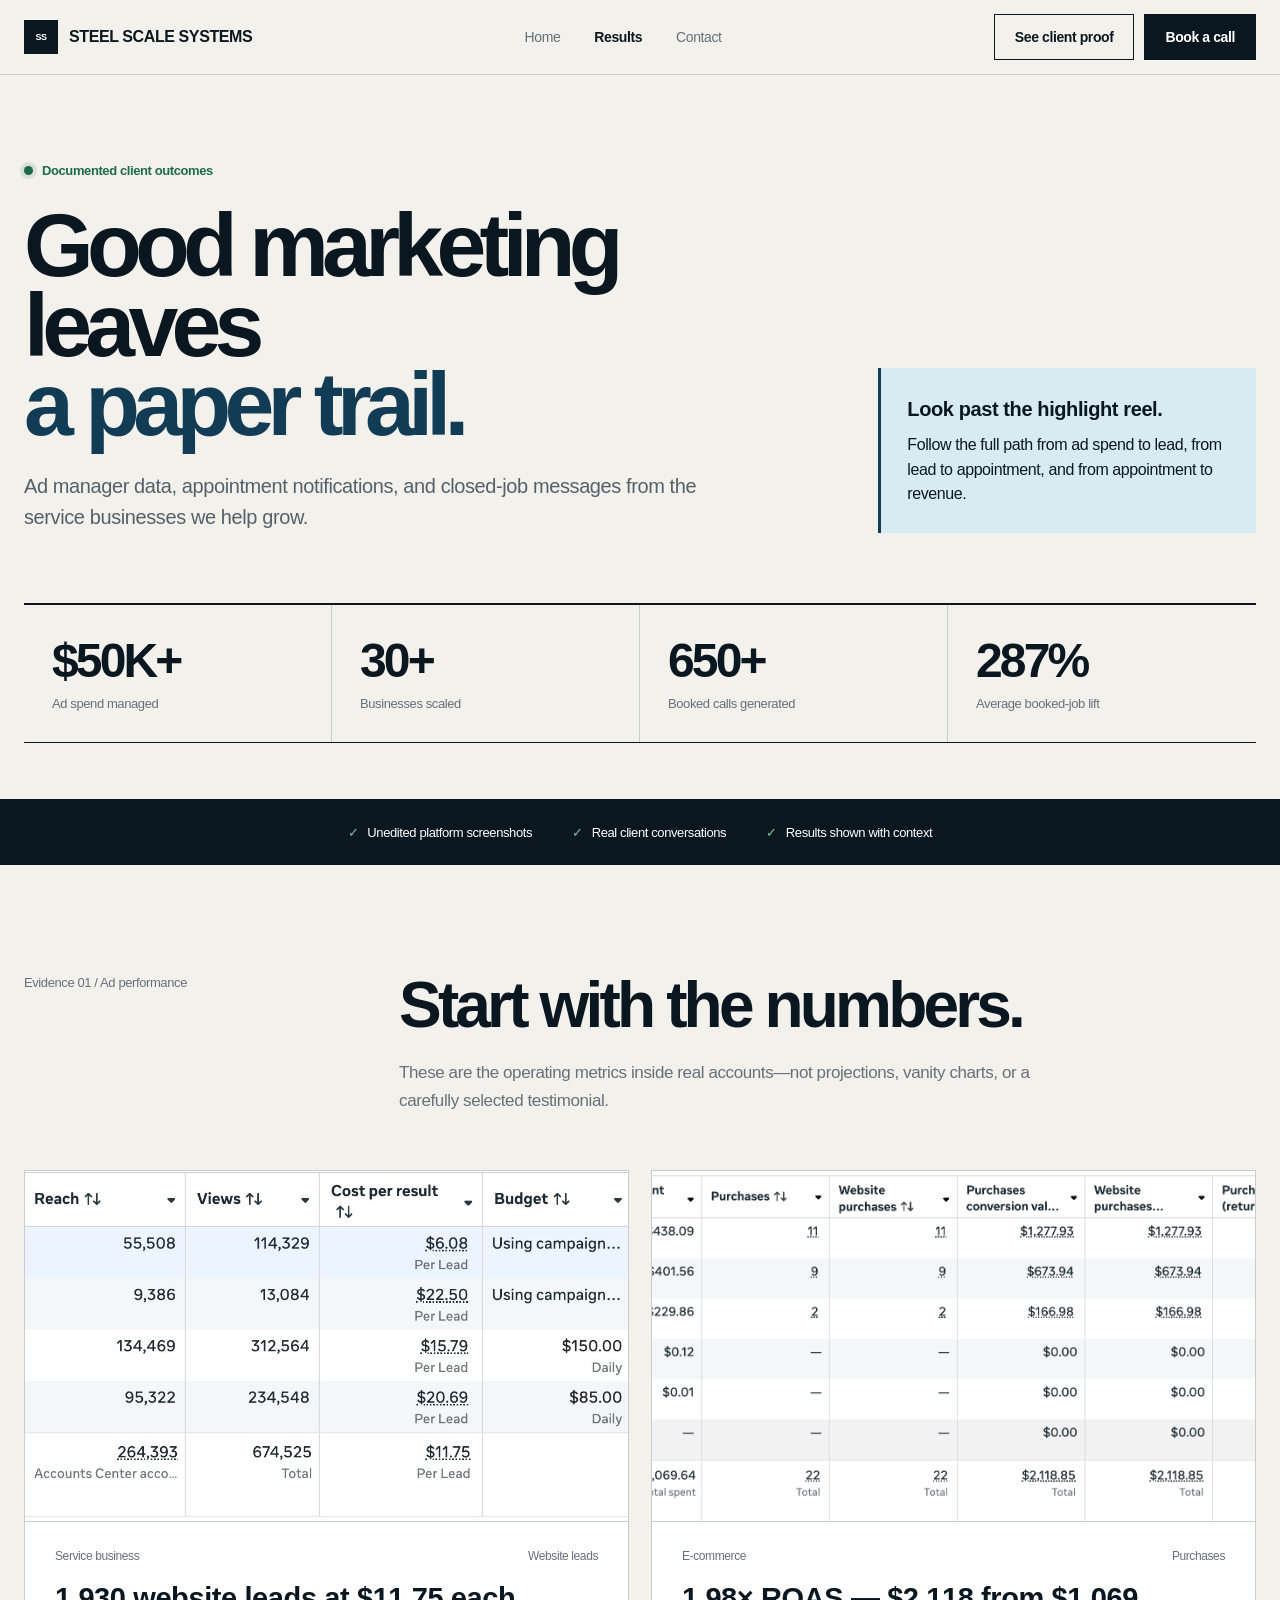
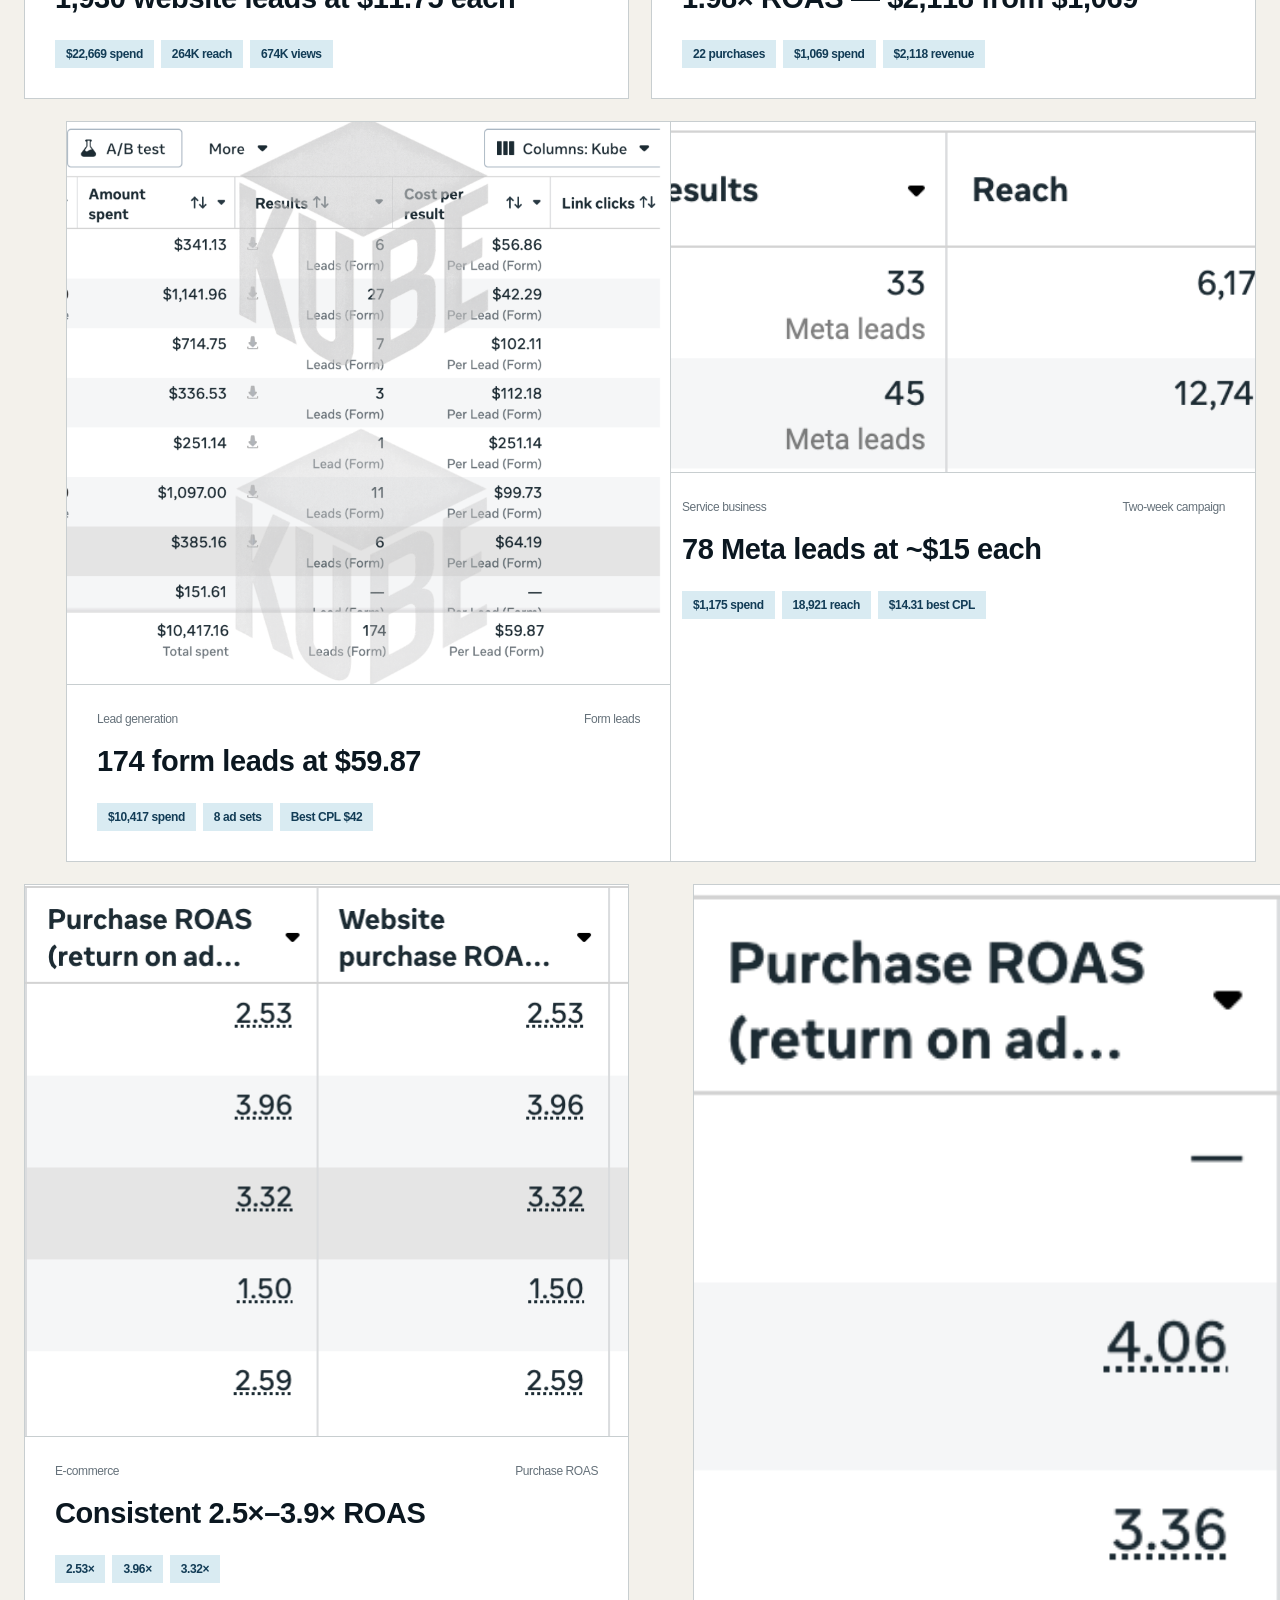
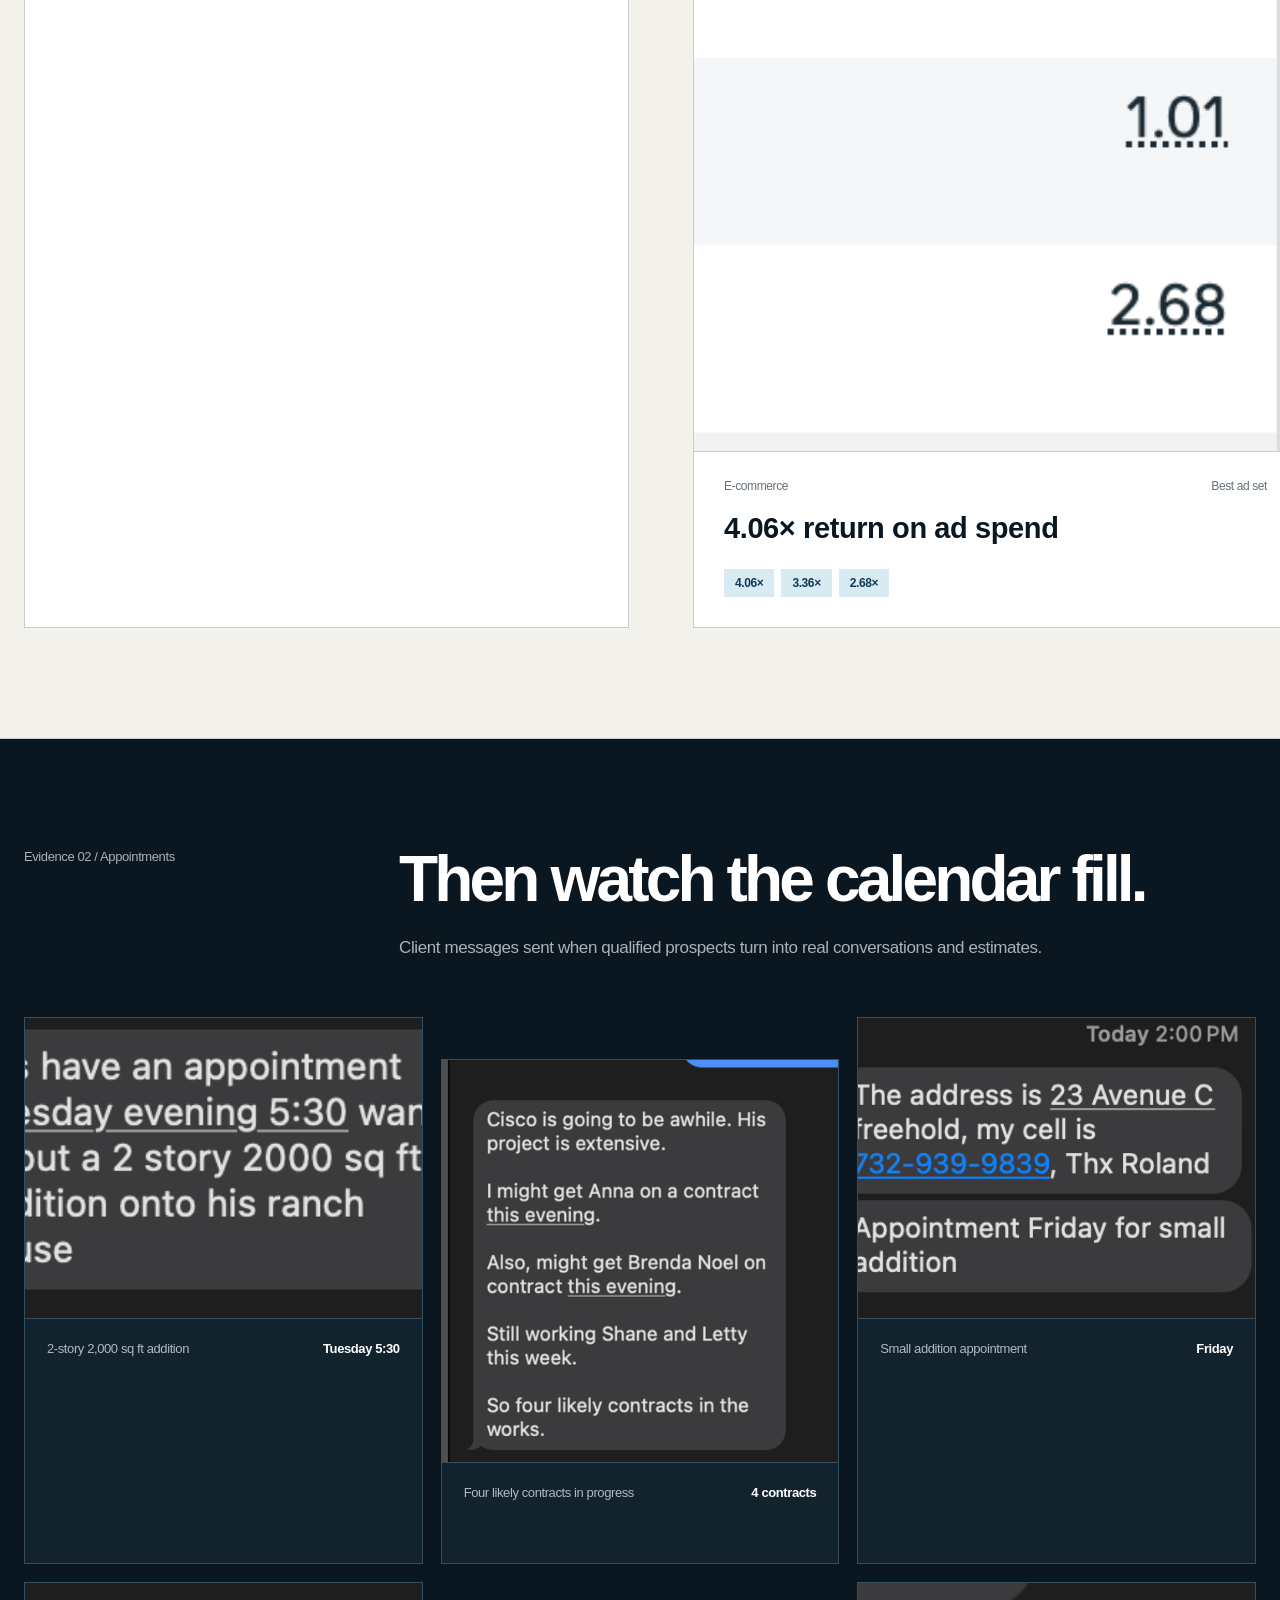
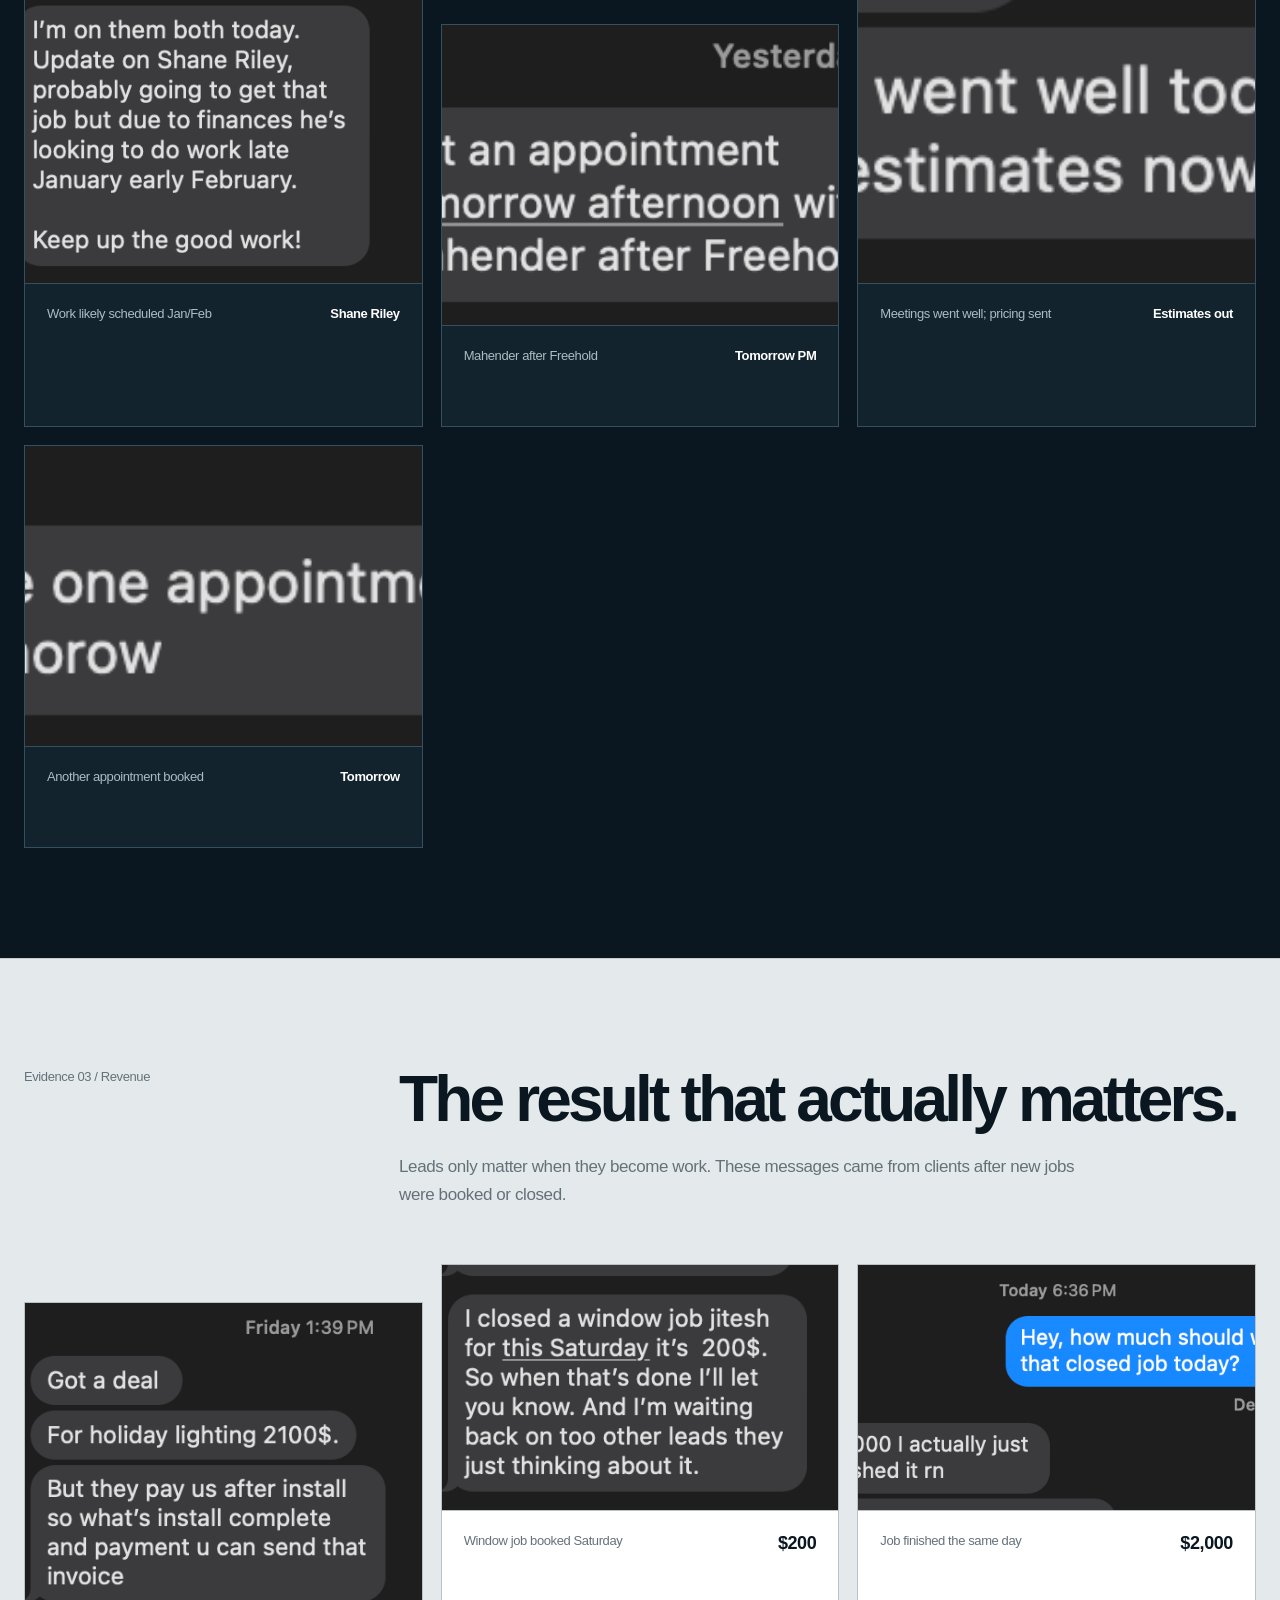
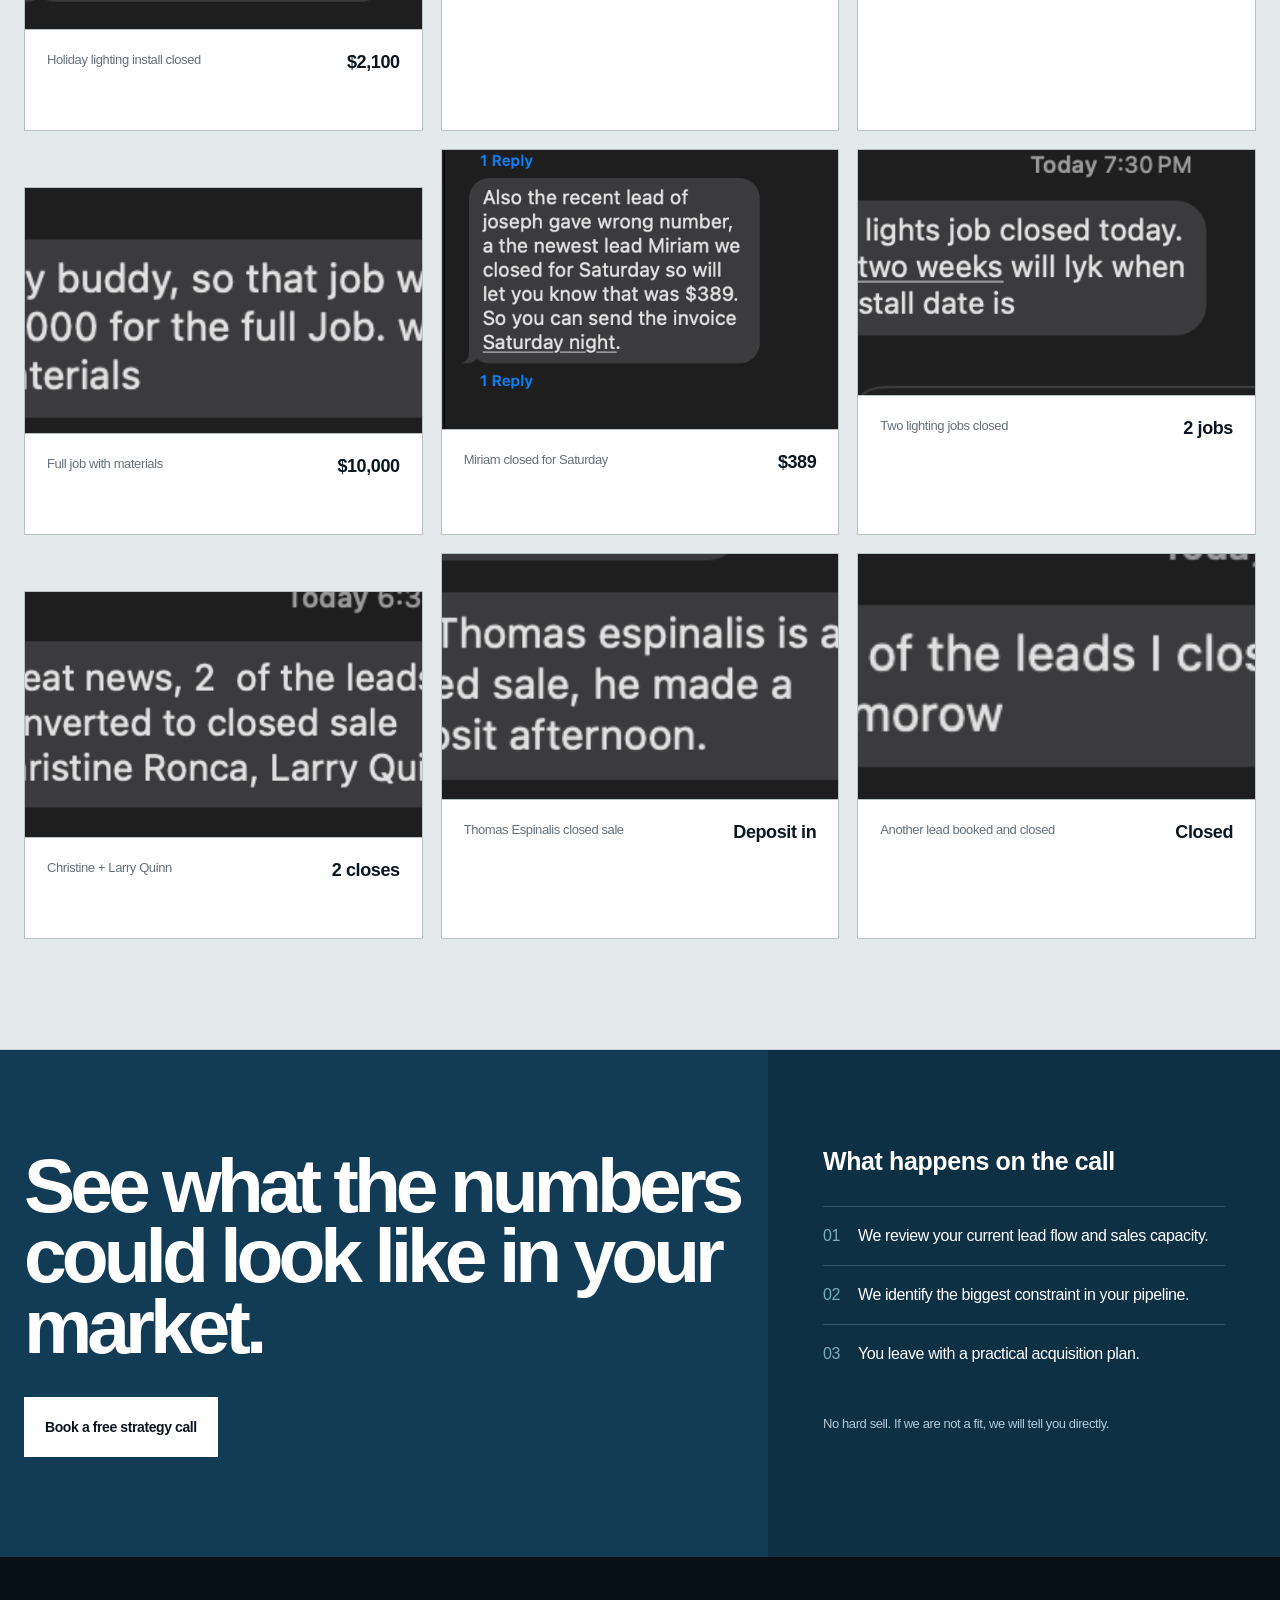
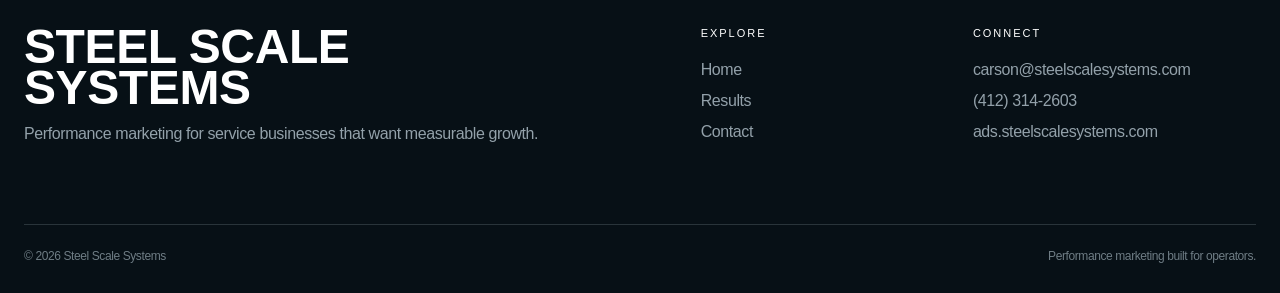
==== results.html @ 7575ad26 "Split homepage and results page" ====
<!doctype html><html lang="en"><head><meta charset="utf-8"><meta name="viewport" content="width=device-width,initial-scale=1"><meta name="description" content="Verified paid media results from Steel Scale Systems."><title>Client Results | Steel Scale Systems</title><style>
:root{--ink:#0b1720;--blue:#123c56;--sky:#d9ebf2;--paper:#f3f1eb;--white:#fff;--green:#1d6b4b;--line:#c8ced0;--muted:#65717a;--max:1280px}*{box-sizing:border-box}html{scroll-behavior:smooth}body{margin:0;background:var(--paper);color:var(--ink);font-family:Arial,Helvetica,sans-serif;letter-spacing:-.025em}a{color:inherit;text-decoration:none}.wrap{width:min(var(--max),calc(100% - 48px));margin:auto}.nav-shell{position:sticky;top:0;z-index:10;background:#f3f1ebed;border-bottom:1px solid var(--line);backdrop-filter:blur(14px)}nav{height:74px;display:flex;align-items:center;justify-content:space-between}.brand{display:flex;align-items:center;gap:11px;font-weight:900}.mark{width:34px;height:34px;display:grid;place-items:center;color:#fff;background:var(--ink);font-size:9px}.navlinks{display:flex;gap:34px;color:var(--muted);font-size:14px}.navlinks .active{color:var(--ink);font-weight:700}.actions{display:flex;gap:10px}.btn{min-height:46px;padding:0 20px;display:inline-flex;align-items:center;justify-content:center;border:1px solid var(--ink);font-size:14px;font-weight:800}.btn.dark{background:var(--ink);color:#fff}.btn:focus-visible,a:focus-visible{outline:3px solid #2b87ae;outline-offset:3px}.hero{padding:88px 0 56px}.hero-grid{display:grid;grid-template-columns:1.35fr .65fr;gap:70px;align-items:end}.proof-label{display:flex;align-items:center;gap:9px;color:var(--green);font-size:13px;font-weight:800}.proof-label:before{content:"";width:9px;height:9px;border-radius:50%;background:var(--green);box-shadow:0 0 0 4px #1d6b4b20}h1{max-width:900px;margin:28px 0 26px;font-size:clamp(64px,7vw,108px);line-height:.89;letter-spacing:-.075em}h1 em{display:block;color:var(--blue);font-style:normal}.lede{max-width:720px;margin:0;color:#53616a;font-size:20px;line-height:1.55}.hero-note{padding:26px;border-left:3px solid var(--blue);background:var(--sky);font-size:16px;line-height:1.55}.hero-note b{display:block;margin-bottom:8px;font-size:20px}.metrics{display:grid;grid-template-columns:repeat(4,1fr);margin-top:70px;border-toppx solid var(--ink);border-top:2px solid var(--ink);border-bottom:1px solid var(--ink)}.metric{padding:28px 28px 31px;border-right:1px solid var(--line)}.metric:last-child{border:0}.metric b{display:block;font-size:48px;letter-spacing:-.06em}.metric span{display:block;margin-top:8px;color:var(--muted);font-size:13px}.trust{background:var(--ink);color:#fff}.trust .wrap{min-height:66px;display:flex;align-items:center;justify-content:center;gap:40px;font-size:13px}.trust span{display:flex;align-items:center;gap:9px}.trust i{color:#72c69f;font-style:normal}.section{padding:110px 0;border-bottom:1px solid var(--line)}.head{display:grid;grid-template-columns:.55fr 1.45fr;gap:50px;margin-bottom:56px}.index{font-size:13px;color:var(--muted)}.head h2{margin:0;font-size:clamp(48px,5vw,76px);line-height:.94;letter-spacing:-.06em}.head p{max-width:680px;margin:24px 0 0;color:var(--muted);font-size:17px;line-height:1.6}.grid2{display:grid;grid-template-columns:repeat(2,1fr);gap:22px}.result{background:#fff;border:1px solid var(--line)}.result:nth-child(3n){transform:translateX(42px)}.slot{min-height:350px;overflow:hidden;background:#e9edef;color:#74818a;border-bottom:1px solid var(--line)}.slot img{width:100%;height:100%;min-height:inherit;display:block;object-fit:cover}.result-body{padding:27px 30px 30px}.meta{display:flex;justify-content:space-between;gap:15px;color:var(--muted);font-size:12px}.result h3{margin:20px 0 25px;font-size:29px;line-height:1.1}.tags{display:flex;flex-wrap:wrap;gap:7px}.tag{padding:7px 11px;background:var(--sky);color:var(--blue);font-size:12px;font-weight:700}.dark-section{background:var(--ink);color:#fff}.dark-section .head p,.dark-section .index{color:#a8b2b8}.proof-grid{display:grid;grid-template-columns:repeat(3,1fr);gap:18px}.proof-card{background:#12232e;border:1px solid #34505f}.proof-card:nth-child(3n+2){margin-top:42px}.proof-card .slot{min-height:300px;background:#162b37;color:#78909d;border-color:#34505f}.caption{min-height:100px;padding:22px;display:grid;grid-template-columns:1fr auto;gap:16px;color:#aebbc2;font-size:13px}.caption b{color:#fff;text-align:right}.closed{background:#e4eaeb}.closed .proof-card{background:#fff;border-color:#b8c2c7}.closed .proof-card:nth-child(3n+2){margin-top:0}.closed .proof-card:nth-child(3n+1){margin-top:38px}.closed .slot{min-height:245px;background:#dbe1e3;color:#74818a;border-color:#b8c2c7}.closed .caption{color:var(--muted)}.closed .caption b{color:var(--ink);font-size:18px}.conversion{display:grid;grid-template-columns:1.2fr .8fr;background:var(--blue);color:#fff}.conversion-main{padding:100px max(24px,calc((100vw - var(--max))/2))}.conversion h2{max-width:790px;margin:0 0 36px;font-size:clamp(54px,6vw,88px);line-height:.92;letter-spacing:-.065em}.conversion .btn{background:#fff;color:var(--ink);border-color:#fff;min-height:60px}.call-card{padding:72px 55px;background:#0e3045}.call-card h3{font-size:25px}.call-card ol{margin:30px 0;padding:0;list-style:none;counter-reset:item}.call-card li{counter-increment:item;padding:18px 0;border-top:1px solid #ffffff2e;line-height:1.4}.call-card li:before{content:"0"counter(item);margin-right:18px;color:#79abc2}.fine{color:#b1c9d5;font-size:13px;line-height:1.5}.footer{padding:70px 0 30px;background:#071016;color:#fff}.foot{display:grid;grid-template-columns:1.5fr .5fr .7fr;gap:70px}.foot-logo{font-size:48px;font-weight:900;line-height:.85}.foot p,.foot a{color:#93a1aa}.col{display:flex;flex-direction:column;gap:13px}.foot-title{margin-bottom:22px;font-size:11px;letter-spacing:.18em;text-transform:uppercase;color:#fff}.copy{display:flex;justify-content:space-between;margin-top:65px;padding-top:24px;border-top:1px solid #29343a;color:#6f7d85;font-size:12px}
@media(max-width:900px){.navlinks{display:none}.hero-grid,.head{grid-template-columns:1fr}.hero-note{max-width:600px}.metrics{grid-template-columns:1fr 1fr}.proof-grid{grid-template-columns:1fr 1fr}.result:nth-child(3n){transform:none}.conversion{grid-template-columns:1fr}.foot{grid-template-columns:1fr 1fr}.foot>div:first-child{grid-column:1/-1}}@media(max-width:650px){.wrap{width:calc(100% - 28px)}nav{height:64px}.actions .btn:first-child{display:none}.btn{padding:0 13px;font-size:12px}.hero{padding-top:64px}.hero-grid{gap:35px}h1{font-size:55px}.lede{font-size:17px}.metrics{margin-top:48px}.metric{padding:20px 15px}.metric b{font-size:34px}.metric span{font-size:11px}.trust .wrap{padding:18px 0;flex-wrap:wrap;justify-content:flex-start;gap:12px 25px}.section{padding:76px 0}.head{gap:20px;margin-bottom:38px}.head h2{font-size:48px}.grid2,.proof-grid{grid-template-columns:1fr}.proof-card:nth-child(n),.closed .proof-card:nth-child(n){margin-top:0}.slot,.proof-card .slot,.closed .slot{min-height:270px}.meta{flex-direction:column}.conversion-main,.call-card{padding:70px 24px}.foot{grid-template-columns:1fr;gap:45px}.foot>div:first-child{grid-column:auto}.copy{flex-direction:column;gap:10px}}
</style></head><body><header class="nav-shell"><nav class="wrap"><a class="brand" href="#top"><span class="mark">SS</span>STEEL SCALE SYSTEMS</a><div class="navlinks"><a href="index.html">Home</a><a class="active" href="results.html">Results</a><a href="#contact">Contact</a></div><div class="actions"><a class="btn" href="#proof">See client proof</a><a class="btn dark" href="#contact">Book a call</a></div></nav></header><main id="top"><section class="hero"><div class="wrap"><div class="hero-grid"><div><div class="proof-label">Documented client outcomes</div><h1>Good marketing leaves <em>a paper trail.</em></h1><p class="lede">Ad manager data, appointment notifications, and closed-job messages from the service businesses we help grow.</p></div><aside class="hero-note"><b>Look past the highlight reel.</b>Follow the full path from ad spend to lead, from lead to appointment, and from appointment to revenue.</aside></div><div class="metrics"><div class="metric"><b>$50K+</b><span>Ad spend managed</span></div><div class="metric"><b>30+</b><span>Businesses scaled</span></div><div class="metric"><b>650+</b><span>Booked calls generated</span></div><div class="metric"><b>287%</b><span>Average booked-job lift</span></div></div></div></section><div class="trust"><div class="wrap"><span><i>✓</i>Unedited platform screenshots</span><span><i>✓</i>Real client conversations</span><span><i>✓</i>Results shown with context</span></div></div>
<section class="section" id="results"><div class="wrap"><header class="head"><div class="index">Evidence 01 / Ad performance</div><div><h2>Start with the numbers.</h2><p>These are the operating metrics inside real accounts—not projections, vanity charts, or a carefully selected testimonial.</p></div></header><div class="grid2" id="ads"></div></div></section>
<section class="section dark-section" id="proof"><div class="wrap"><header class="head"><div class="index">Evidence 02 / Appointments</div><div><h2>Then watch the calendar fill.</h2><p>Client messages sent when qualified prospects turn into real conversations and estimates.</p></div></header><div class="proof-grid" id="appointments"></div></div></section>
<section class="section closed"><div class="wrap"><header class="head"><div class="index">Evidence 03 / Revenue</div><div><h2>The result that actually matters.</h2><p>Leads only matter when they become work. These messages came from clients after new jobs were booked or closed.</p></div></header><div class="proof-grid" id="closed"></div></div></section>
<section class="conversion" id="contact"><div class="conversion-main"><h2>See what the numbers could look like in your market.</h2><a class="btn" href="mailto:carson@steelscalesystems.com">Book a free strategy call</a></div><aside class="call-card"><h3>What happens on the call</h3><ol><li>We review your current lead flow and sales capacity.</li><li>We identify the biggest constraint in your pipeline.</li><li>You leave with a practical acquisition plan.</li></ol><p class="fine">No hard sell. If we are not a fit, we will tell you directly.</p></aside></section></main>
<footer class="footer"><div class="wrap"><div class="foot"><div><div class="foot-logo">STEEL SCALE<br>SYSTEMS</div><p>Performance marketing for service businesses that want measurable growth.</p></div><div><div class="foot-title">Explore</div><div class="col"><a href="index.html">Home</a><a href="results.html">Results</a><a href="#contact">Contact</a></div></div><div><div class="foot-title">Connect</div><div class="col"><a href="mailto:carson@steelscalesystems.com">carson@steelscalesystems.com</a><a href="tel:+14123142603">(412) 314-2603</a><a href="https://ads.steelscalesystems.com/">ads.steelscalesystems.com</a></div></div></div><div class="copy"><span>© 2026 Steel Scale Systems</span><span>Performance marketing built for operators.</span></div></div></footer>
<script>
const ads=[['Service business','Website leads','1,930 website leads at $11.75 each',['$22,669 spend','264K reach','674K views']],['E-commerce','Purchases','1.98× ROAS — $2,118 from $1,069',['22 purchases','$1,069 spend','$2,118 revenue']],['Lead generation','Form leads','174 form leads at $59.87',['$10,417 spend','8 ad sets','Best CPL $42']],['Service business','Two-week campaign','78 Meta leads at ~$15 each',['$1,175 spend','18,921 reach','$14.31 best CPL']],['E-commerce','Purchase ROAS','Consistent 2.5×–3.9× ROAS',['2.53×','3.96×','3.32×']],['E-commerce','Best ad set','4.06× return on ad spend',['4.06×','3.36×','2.68×']]];
document.querySelector('#ads').innerHTML=ads.map((x,i)=>`<article class="result"><div class="slot"><img src="images/ad-results-0${i+1}.jpg" alt="Ad manager performance screenshot" loading="lazy"></div><div class="result-body"><div class="meta"><span>${x[0]}</span><span>${x[1]}</span></div><h3>${x[2]}</h3><div class="tags">${x[3].map(t=>`<span class="tag">${t}</span>`).join('')}</div></div></article>`).join('');
const appointments=[['2-story 2,000 sq ft addition','Tuesday 5:30'],['Four likely contracts in progress','4 contracts'],['Small addition appointment','Friday'],['Work likely scheduled Jan/Feb','Shane Riley'],['Mahender after Freehold','Tomorrow PM'],['Meetings went well; pricing sent','Estimates out'],['Another appointment booked','Tomorrow']];
const jobs=[['Holiday lighting install closed','$2,100'],['Window job booked Saturday','$200'],['Job finished the same day','$2,000'],['Full job with materials','$10,000'],['Miriam closed for Saturday','$389'],['Two lighting jobs closed','2 jobs'],['Christine + Larry Quinn','2 closes'],['Thomas Espinalis closed sale','Deposit in'],['Another lead booked and closed','Closed']];
function proof(x,i,p){return `<article class="proof-card"><div class="slot"><img src="images/${p}-${String(i+1).padStart(2,'0')}.jpg" alt="Client result screenshot" loading="lazy"></div><div class="caption"><span>${x[0]}</span><b>${x[1]}</b></div></article>`}document.querySelector('#appointments').innerHTML=appointments.map((x,i)=>proof(x,i,'appointment')).join('');document.querySelector('#closed').innerHTML=jobs.map((x,i)=>proof(x,i,'closed-job')).join('');
</script></body></html>
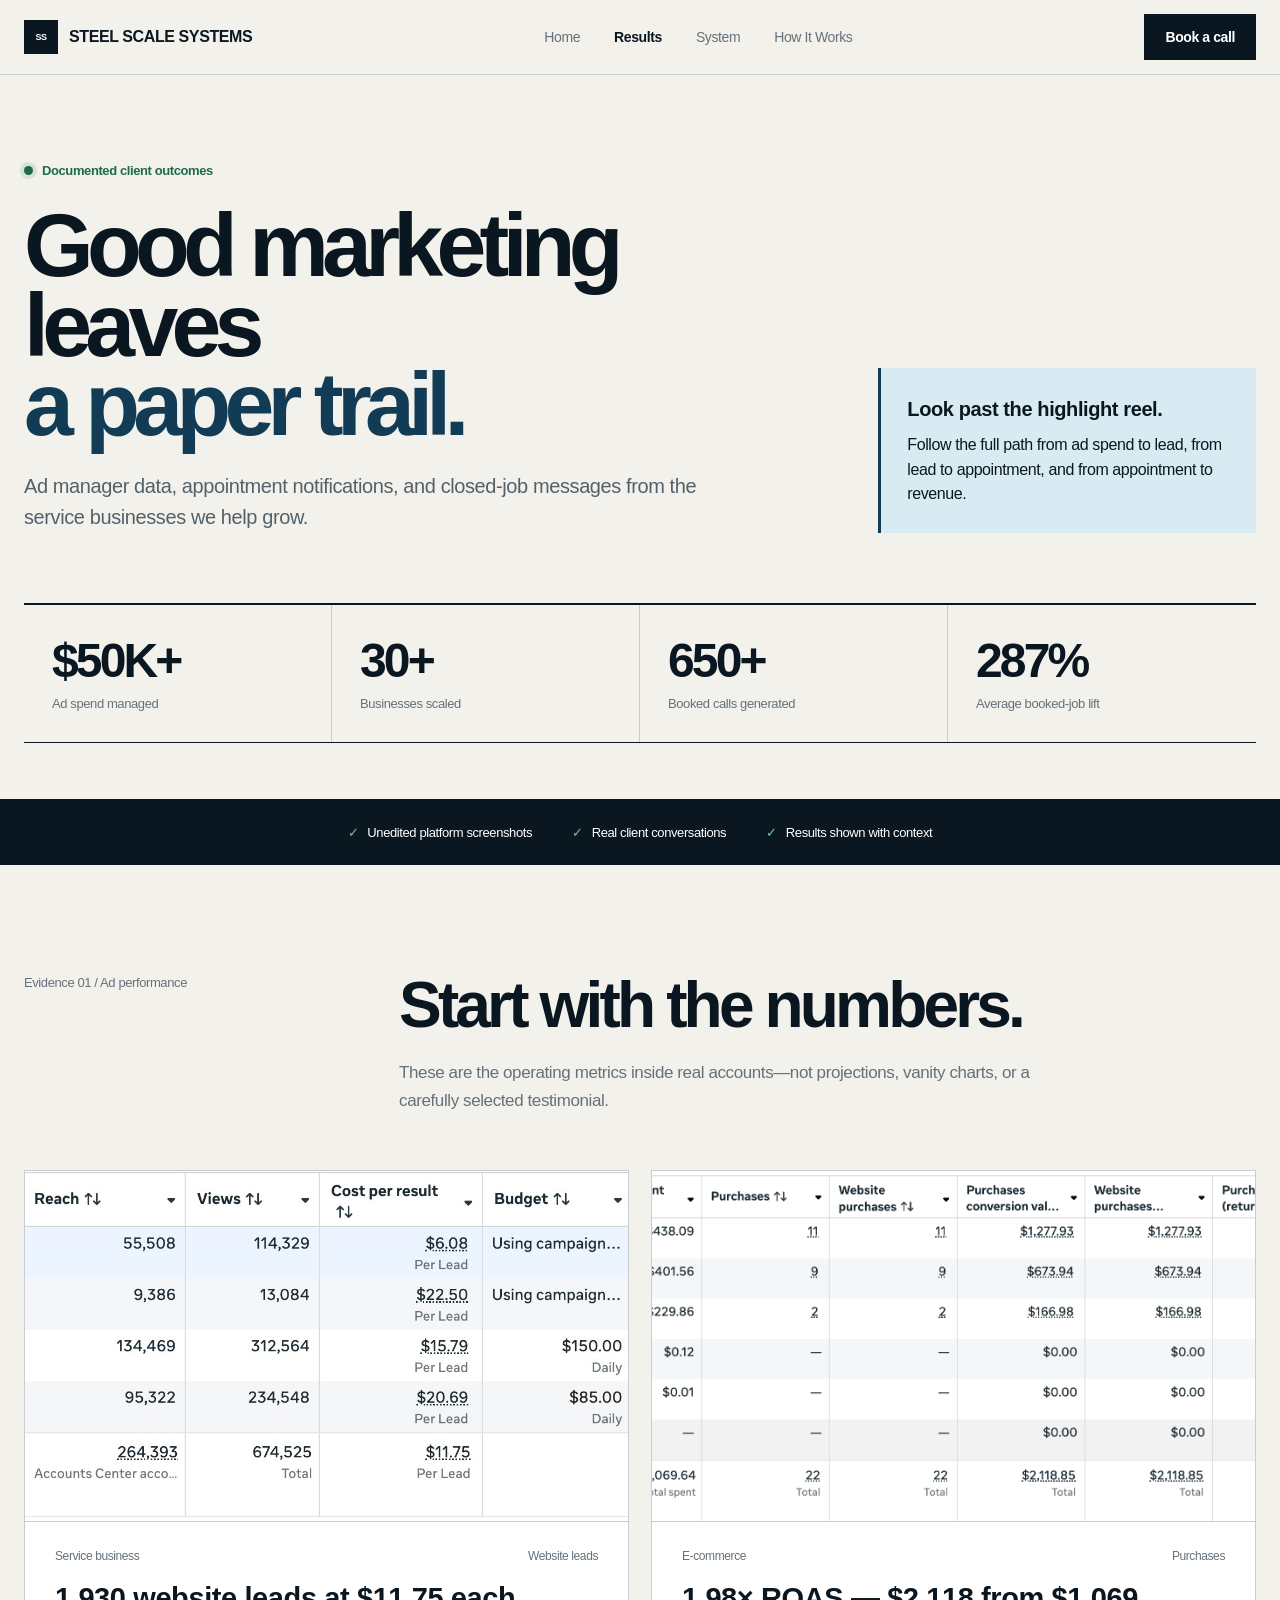
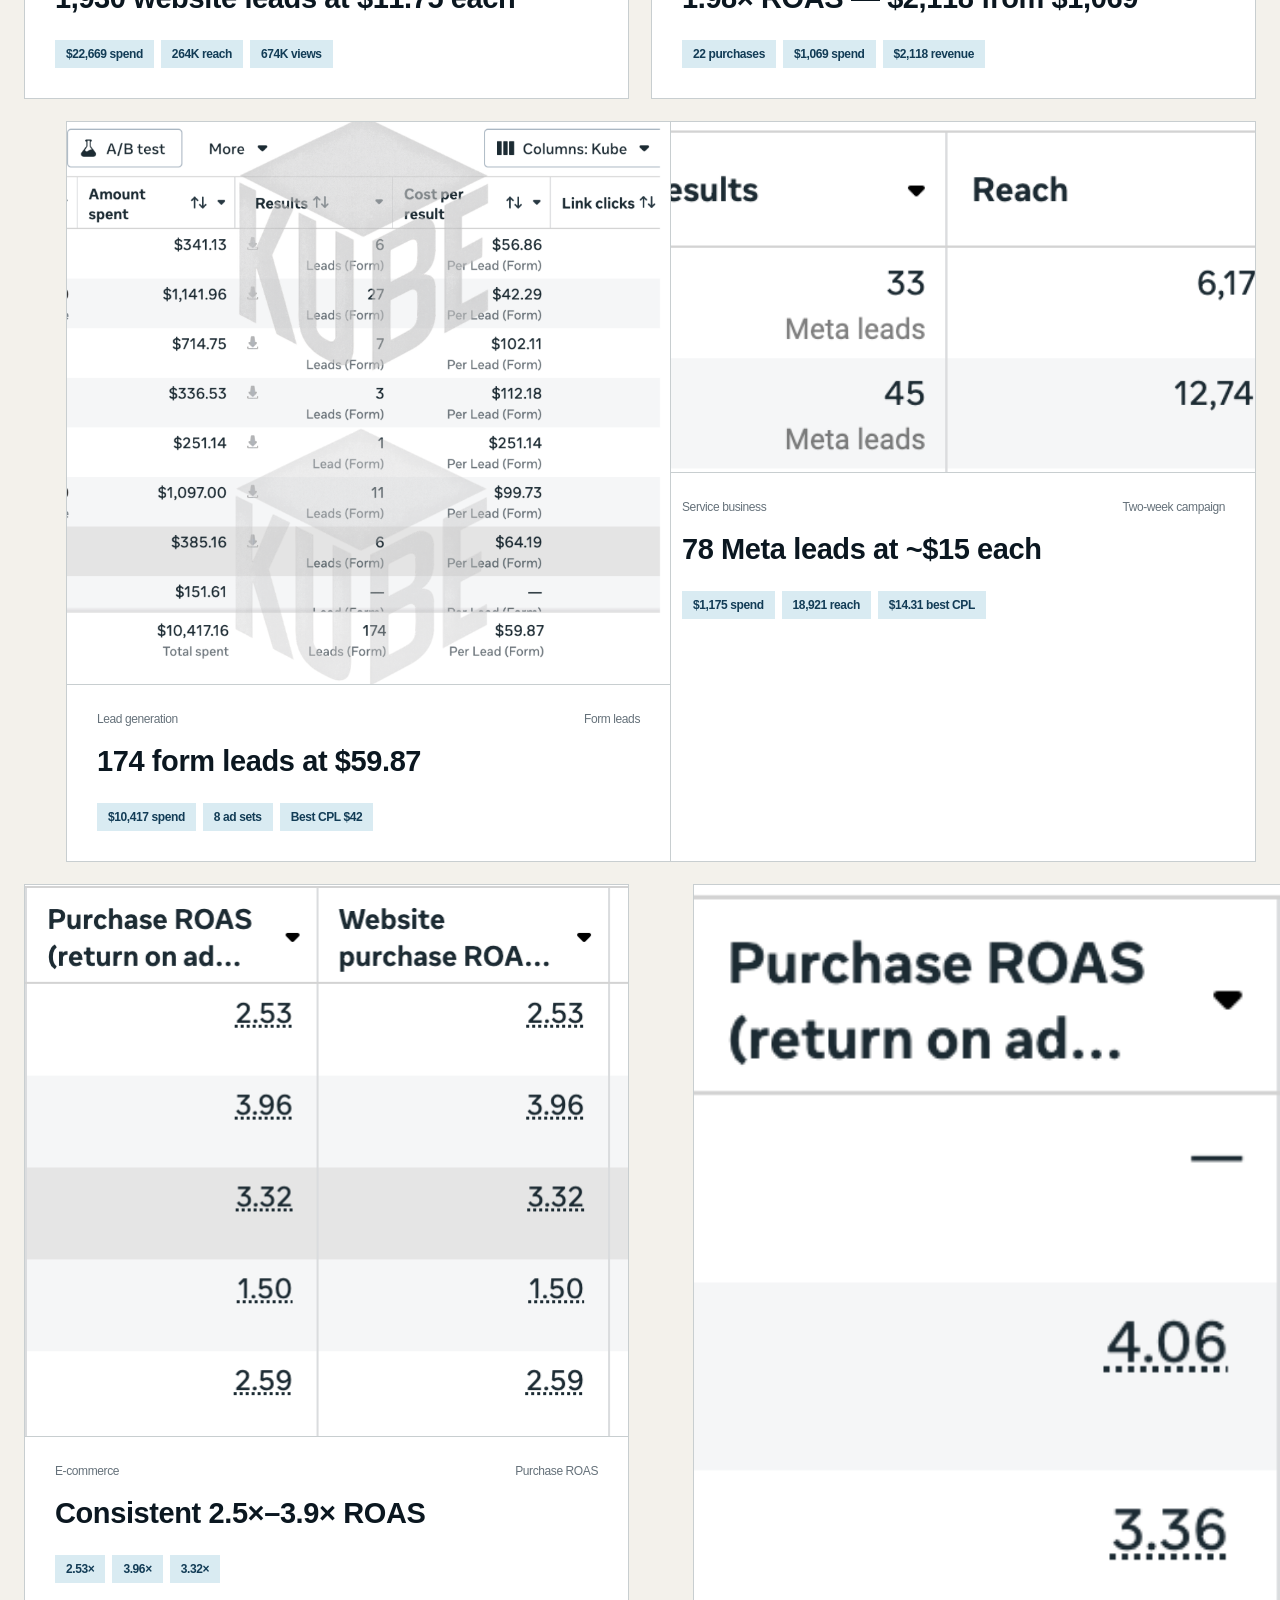
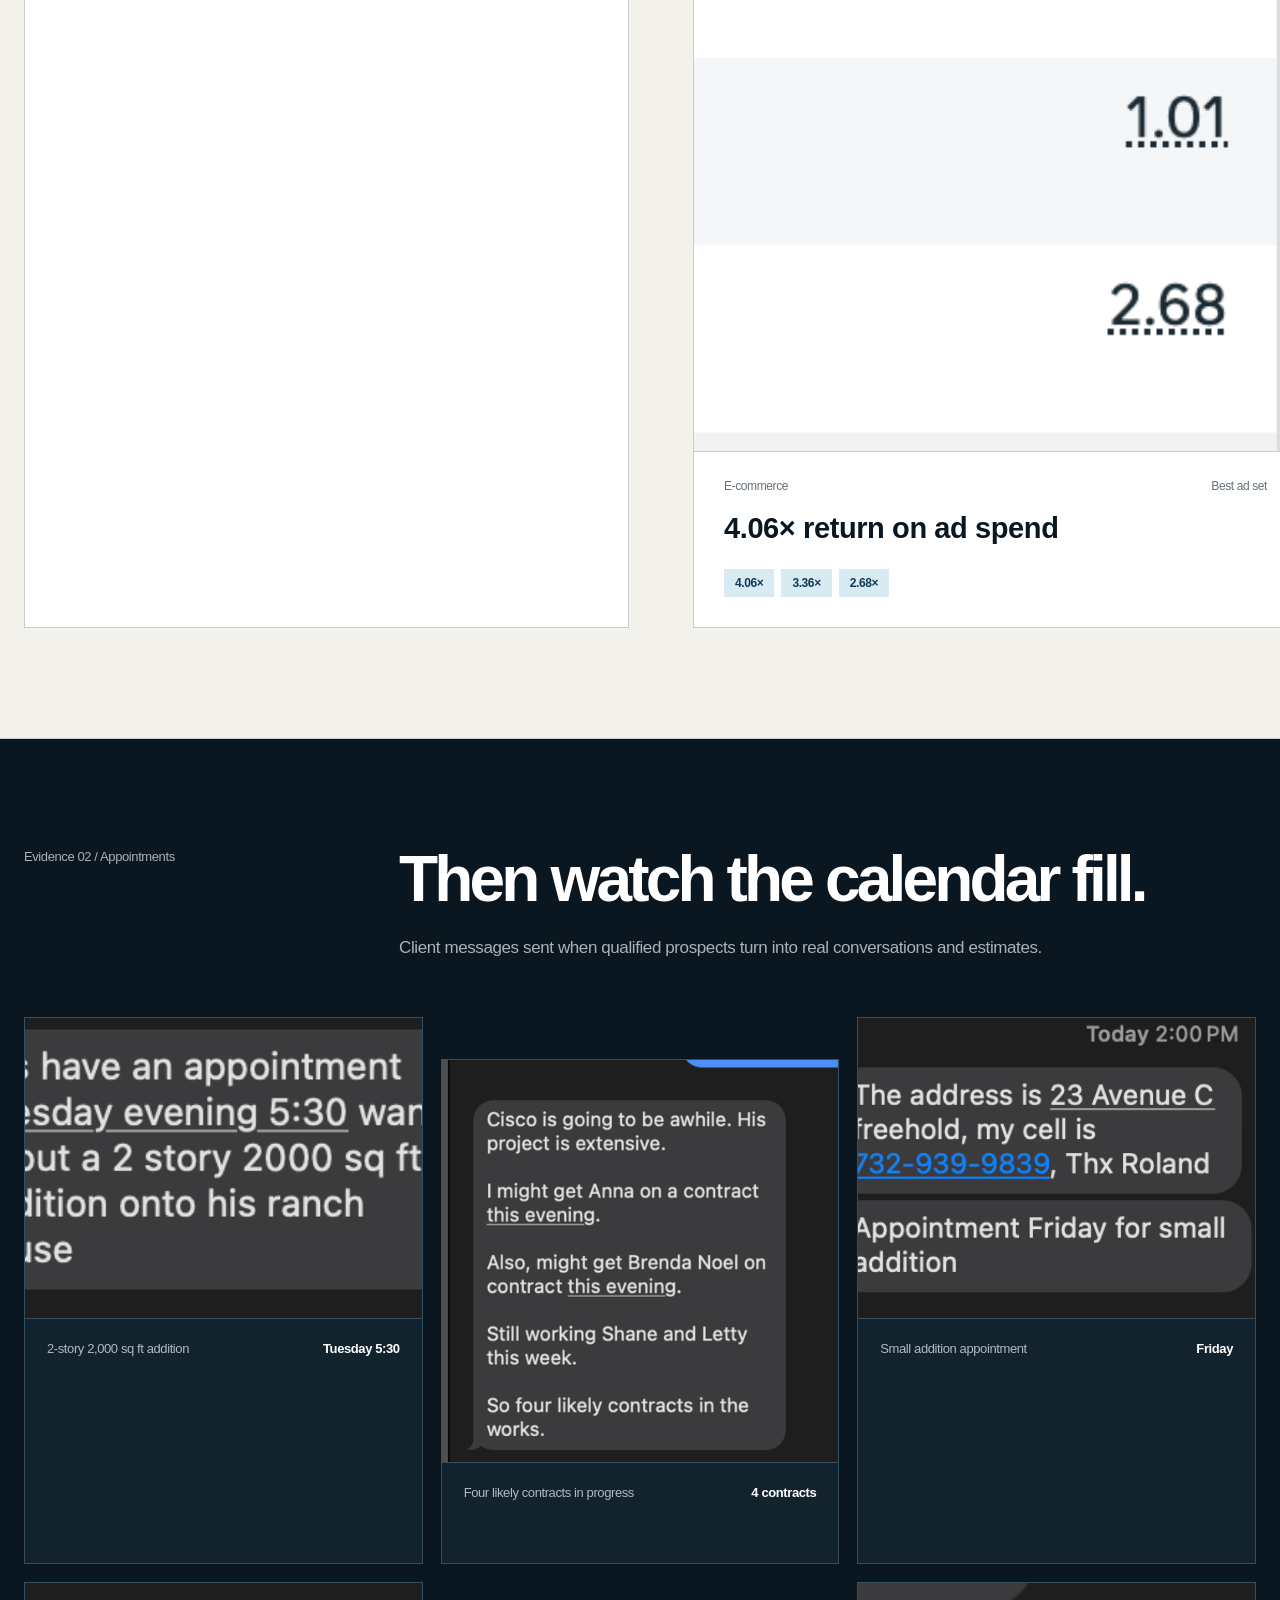
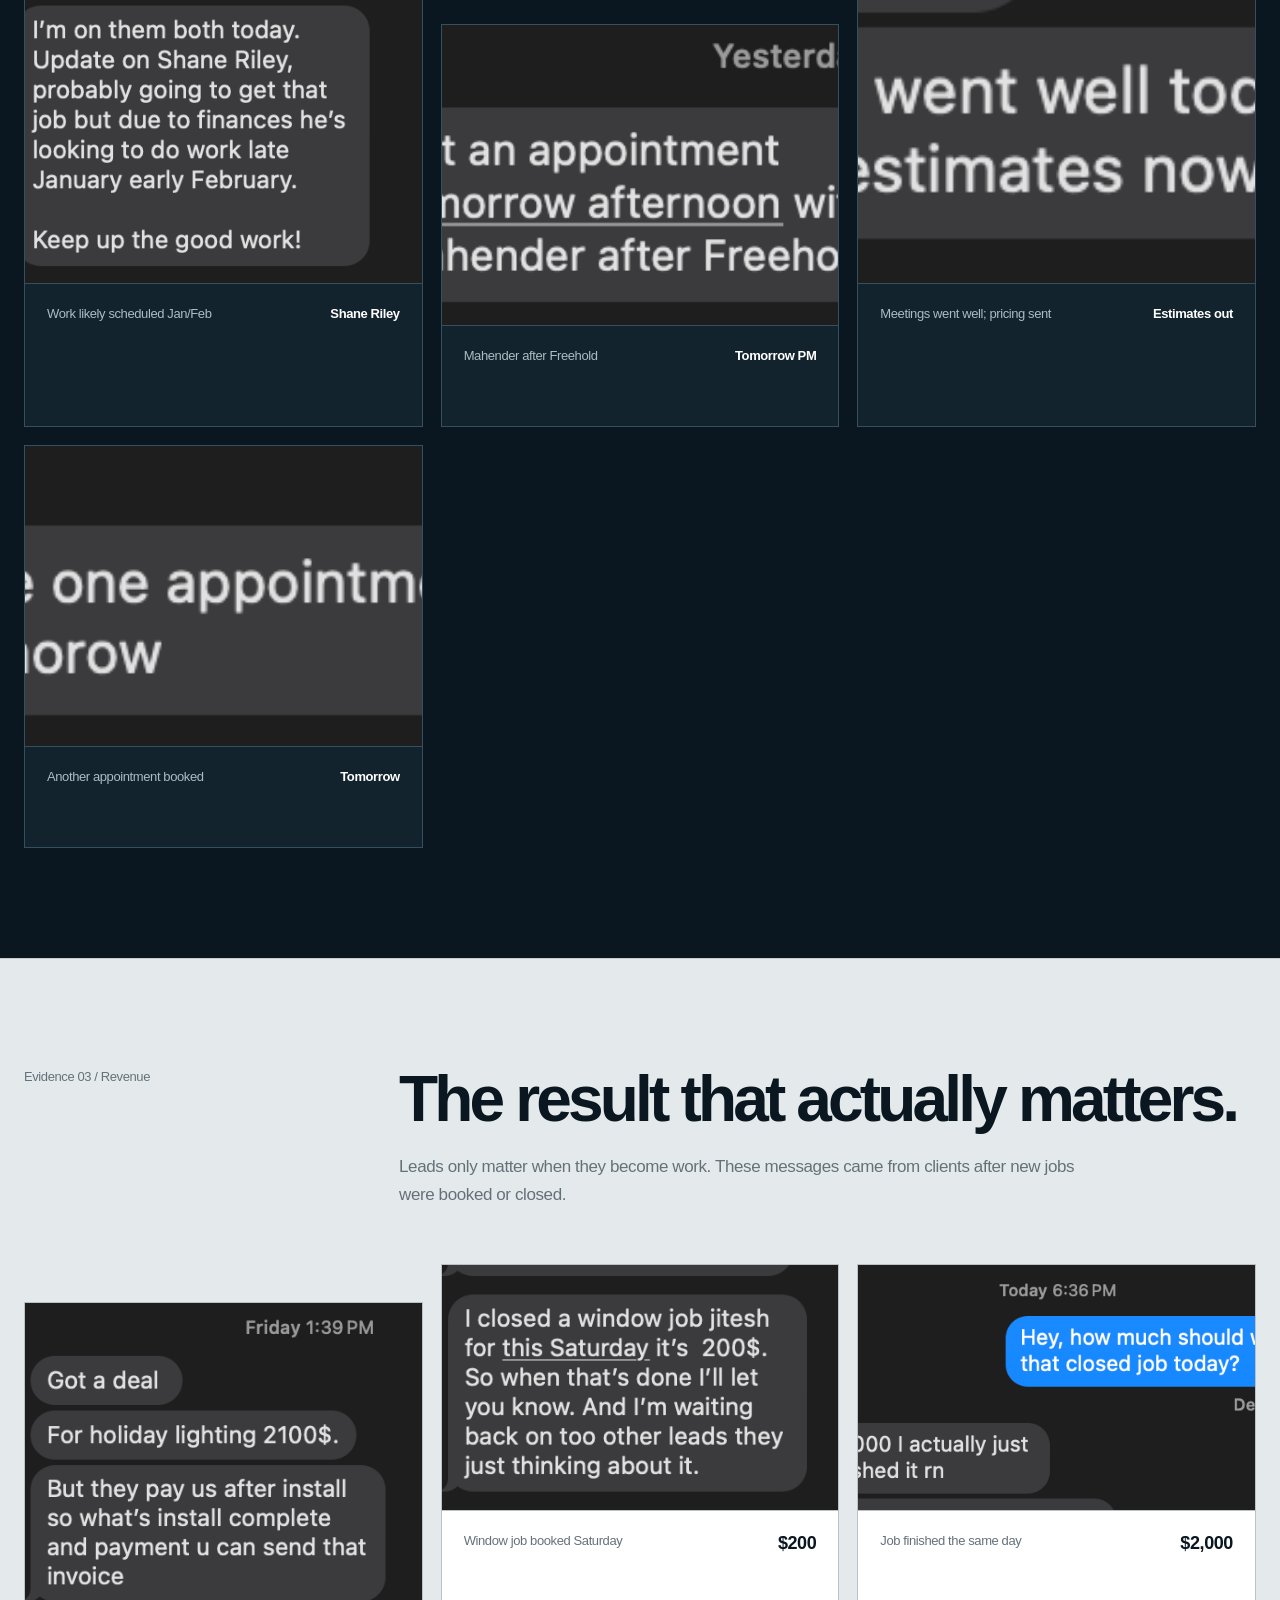
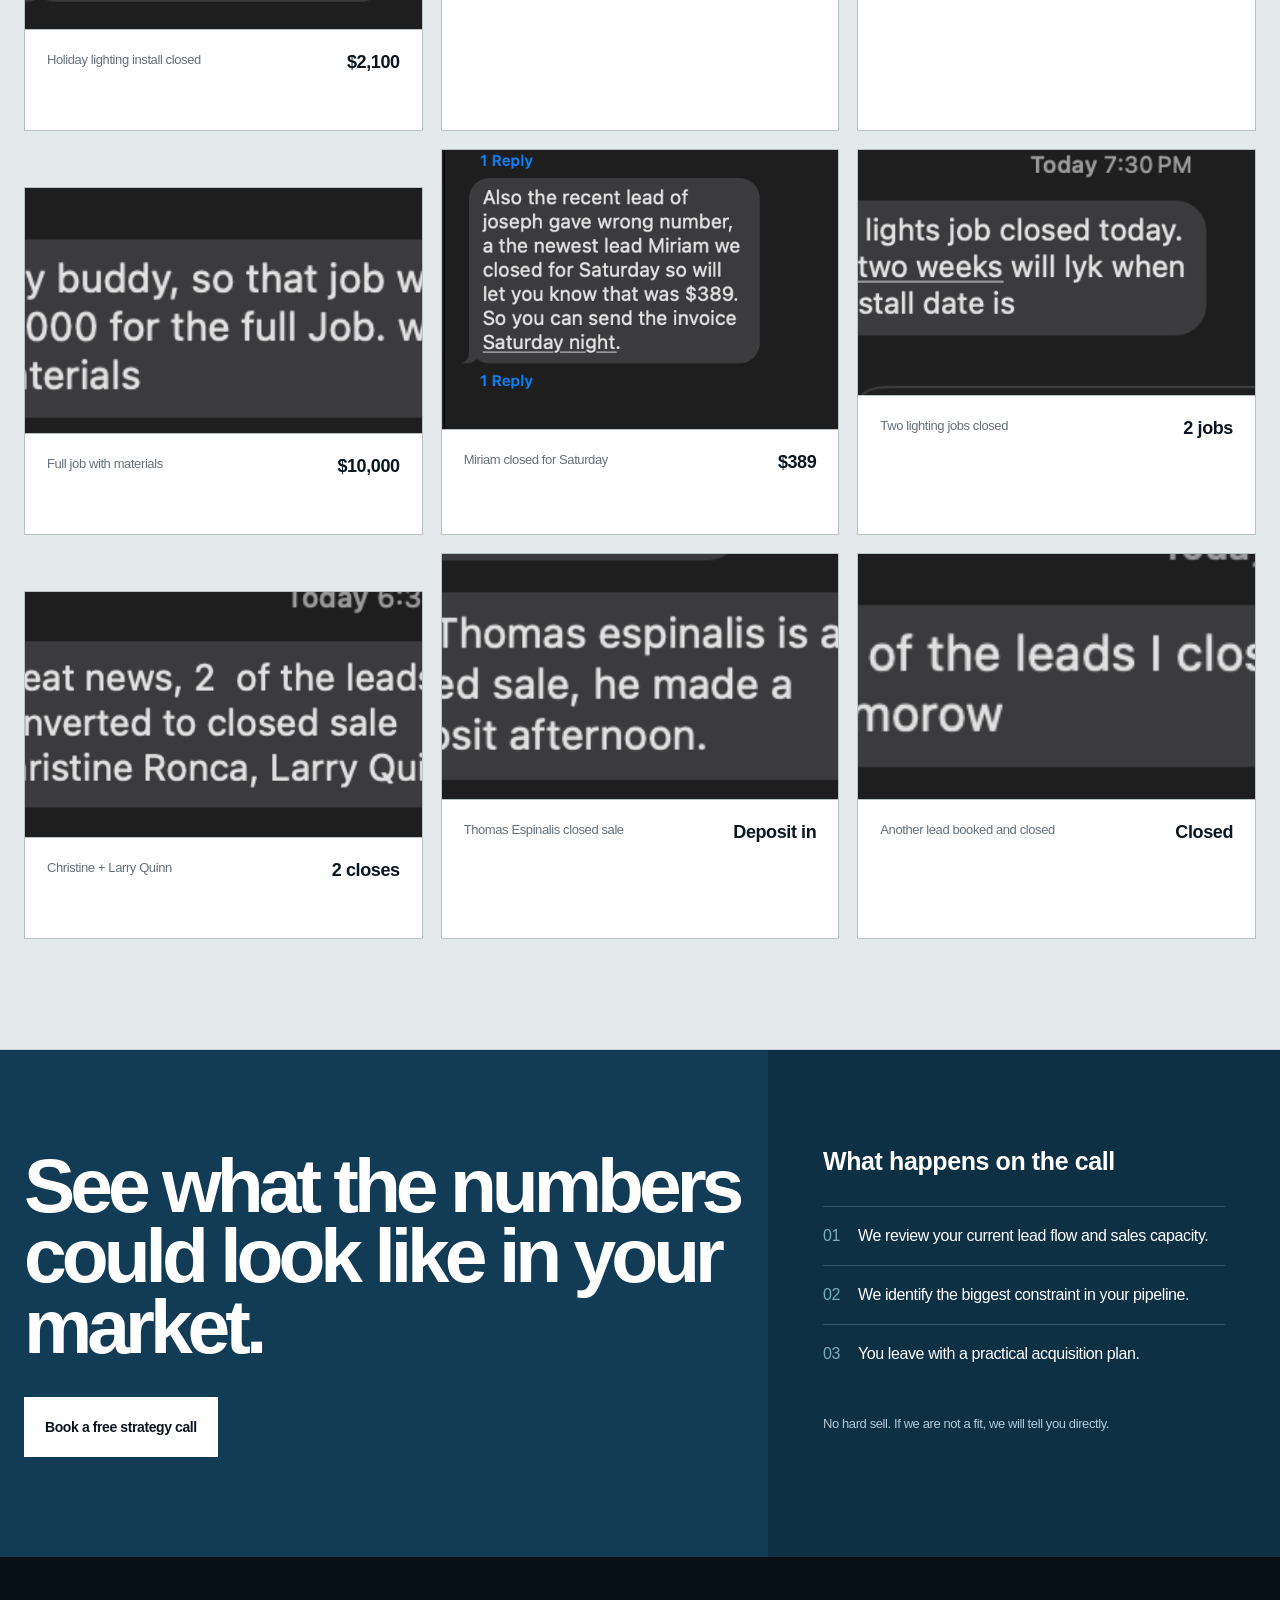
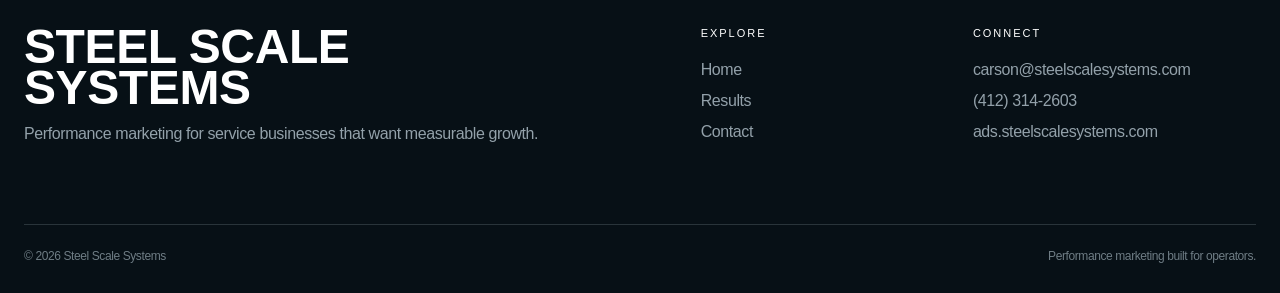
==== commit 0d0d881e: "Unify homepage and results design" ====
--- a/results.html
+++ b/results.html
@@ -1,7 +1,7 @@
 <!doctype html><html lang="en"><head><meta charset="utf-8"><meta name="viewport" content="width=device-width,initial-scale=1"><meta name="description" content="Verified paid media results from Steel Scale Systems."><title>Client Results | Steel Scale Systems</title><style>
 :root{--ink:#0b1720;--blue:#123c56;--sky:#d9ebf2;--paper:#f3f1eb;--white:#fff;--green:#1d6b4b;--line:#c8ced0;--muted:#65717a;--max:1280px}*{box-sizing:border-box}html{scroll-behavior:smooth}body{margin:0;background:var(--paper);color:var(--ink);font-family:Arial,Helvetica,sans-serif;letter-spacing:-.025em}a{color:inherit;text-decoration:none}.wrap{width:min(var(--max),calc(100% - 48px));margin:auto}.nav-shell{position:sticky;top:0;z-index:10;background:#f3f1ebed;border-bottom:1px solid var(--line);backdrop-filter:blur(14px)}nav{height:74px;display:flex;align-items:center;justify-content:space-between}.brand{display:flex;align-items:center;gap:11px;font-weight:900}.mark{width:34px;height:34px;display:grid;place-items:center;color:#fff;background:var(--ink);font-size:9px}.navlinks{display:flex;gap:34px;color:var(--muted);font-size:14px}.navlinks .active{color:var(--ink);font-weight:700}.actions{display:flex;gap:10px}.btn{min-height:46px;padding:0 20px;display:inline-flex;align-items:center;justify-content:center;border:1px solid var(--ink);font-size:14px;font-weight:800}.btn.dark{background:var(--ink);color:#fff}.btn:focus-visible,a:focus-visible{outline:3px solid #2b87ae;outline-offset:3px}.hero{padding:88px 0 56px}.hero-grid{display:grid;grid-template-columns:1.35fr .65fr;gap:70px;align-items:end}.proof-label{display:flex;align-items:center;gap:9px;color:var(--green);font-size:13px;font-weight:800}.proof-label:before{content:"";width:9px;height:9px;border-radius:50%;background:var(--green);box-shadow:0 0 0 4px #1d6b4b20}h1{max-width:900px;margin:28px 0 26px;font-size:clamp(64px,7vw,108px);line-height:.89;letter-spacing:-.075em}h1 em{display:block;color:var(--blue);font-style:normal}.lede{max-width:720px;margin:0;color:#53616a;font-size:20px;line-height:1.55}.hero-note{padding:26px;border-left:3px solid var(--blue);background:var(--sky);font-size:16px;line-height:1.55}.hero-note b{display:block;margin-bottom:8px;font-size:20px}.metrics{display:grid;grid-template-columns:repeat(4,1fr);margin-top:70px;border-toppx solid var(--ink);border-top:2px solid var(--ink);border-bottom:1px solid var(--ink)}.metric{padding:28px 28px 31px;border-right:1px solid var(--line)}.metric:last-child{border:0}.metric b{display:block;font-size:48px;letter-spacing:-.06em}.metric span{display:block;margin-top:8px;color:var(--muted);font-size:13px}.trust{background:var(--ink);color:#fff}.trust .wrap{min-height:66px;display:flex;align-items:center;justify-content:center;gap:40px;font-size:13px}.trust span{display:flex;align-items:center;gap:9px}.trust i{color:#72c69f;font-style:normal}.section{padding:110px 0;border-bottom:1px solid var(--line)}.head{display:grid;grid-template-columns:.55fr 1.45fr;gap:50px;margin-bottom:56px}.index{font-size:13px;color:var(--muted)}.head h2{margin:0;font-size:clamp(48px,5vw,76px);line-height:.94;letter-spacing:-.06em}.head p{max-width:680px;margin:24px 0 0;color:var(--muted);font-size:17px;line-height:1.6}.grid2{display:grid;grid-template-columns:repeat(2,1fr);gap:22px}.result{background:#fff;border:1px solid var(--line)}.result:nth-child(3n){transform:translateX(42px)}.slot{min-height:350px;overflow:hidden;background:#e9edef;color:#74818a;border-bottom:1px solid var(--line)}.slot img{width:100%;height:100%;min-height:inherit;display:block;object-fit:cover}.result-body{padding:27px 30px 30px}.meta{display:flex;justify-content:space-between;gap:15px;color:var(--muted);font-size:12px}.result h3{margin:20px 0 25px;font-size:29px;line-height:1.1}.tags{display:flex;flex-wrap:wrap;gap:7px}.tag{padding:7px 11px;background:var(--sky);color:var(--blue);font-size:12px;font-weight:700}.dark-section{background:var(--ink);color:#fff}.dark-section .head p,.dark-section .index{color:#a8b2b8}.proof-grid{display:grid;grid-template-columns:repeat(3,1fr);gap:18px}.proof-card{background:#12232e;border:1px solid #34505f}.proof-card:nth-child(3n+2){margin-top:42px}.proof-card .slot{min-height:300px;background:#162b37;color:#78909d;border-color:#34505f}.caption{min-height:100px;padding:22px;display:grid;grid-template-columns:1fr auto;gap:16px;color:#aebbc2;font-size:13px}.caption b{color:#fff;text-align:right}.closed{background:#e4eaeb}.closed .proof-card{background:#fff;border-color:#b8c2c7}.closed .proof-card:nth-child(3n+2){margin-top:0}.closed .proof-card:nth-child(3n+1){margin-top:38px}.closed .slot{min-height:245px;background:#dbe1e3;color:#74818a;border-color:#b8c2c7}.closed .caption{color:var(--muted)}.closed .caption b{color:var(--ink);font-size:18px}.conversion{display:grid;grid-template-columns:1.2fr .8fr;background:var(--blue);color:#fff}.conversion-main{padding:100px max(24px,calc((100vw - var(--max))/2))}.conversion h2{max-width:790px;margin:0 0 36px;font-size:clamp(54px,6vw,88px);line-height:.92;letter-spacing:-.065em}.conversion .btn{background:#fff;color:var(--ink);border-color:#fff;min-height:60px}.call-card{padding:72px 55px;background:#0e3045}.call-card h3{font-size:25px}.call-card ol{margin:30px 0;padding:0;list-style:none;counter-reset:item}.call-card li{counter-increment:item;padding:18px 0;border-top:1px solid #ffffff2e;line-height:1.4}.call-card li:before{content:"0"counter(item);margin-right:18px;color:#79abc2}.fine{color:#b1c9d5;font-size:13px;line-height:1.5}.footer{padding:70px 0 30px;background:#071016;color:#fff}.foot{display:grid;grid-template-columns:1.5fr .5fr .7fr;gap:70px}.foot-logo{font-size:48px;font-weight:900;line-height:.85}.foot p,.foot a{color:#93a1aa}.col{display:flex;flex-direction:column;gap:13px}.foot-title{margin-bottom:22px;font-size:11px;letter-spacing:.18em;text-transform:uppercase;color:#fff}.copy{display:flex;justify-content:space-between;margin-top:65px;padding-top:24px;border-top:1px solid #29343a;color:#6f7d85;font-size:12px}
 @media(max-width:900px){.navlinks{display:none}.hero-grid,.head{grid-template-columns:1fr}.hero-note{max-width:600px}.metrics{grid-template-columns:1fr 1fr}.proof-grid{grid-template-columns:1fr 1fr}.result:nth-child(3n){transform:none}.conversion{grid-template-columns:1fr}.foot{grid-template-columns:1fr 1fr}.foot>div:first-child{grid-column:1/-1}}@media(max-width:650px){.wrap{width:calc(100% - 28px)}nav{height:64px}.actions .btn:first-child{display:none}.btn{padding:0 13px;font-size:12px}.hero{padding-top:64px}.hero-grid{gap:35px}h1{font-size:55px}.lede{font-size:17px}.metrics{margin-top:48px}.metric{padding:20px 15px}.metric b{font-size:34px}.metric span{font-size:11px}.trust .wrap{padding:18px 0;flex-wrap:wrap;justify-content:flex-start;gap:12px 25px}.section{padding:76px 0}.head{gap:20px;margin-bottom:38px}.head h2{font-size:48px}.grid2,.proof-grid{grid-template-columns:1fr}.proof-card:nth-child(n),.closed .proof-card:nth-child(n){margin-top:0}.slot,.proof-card .slot,.closed .slot{min-height:270px}.meta{flex-direction:column}.conversion-main,.call-card{padding:70px 24px}.foot{grid-template-columns:1fr;gap:45px}.foot>div:first-child{grid-column:auto}.copy{flex-direction:column;gap:10px}}
-</style></head><body><header class="nav-shell"><nav class="wrap"><a class="brand" href="#top"><span class="mark">SS</span>STEEL SCALE SYSTEMS</a><div class="navlinks"><a href="index.html">Home</a><a class="active" href="results.html">Results</a><a href="#contact">Contact</a></div><div class="actions"><a class="btn" href="#proof">See client proof</a><a class="btn dark" href="#contact">Book a call</a></div></nav></header><main id="top"><section class="hero"><div class="wrap"><div class="hero-grid"><div><div class="proof-label">Documented client outcomes</div><h1>Good marketing leaves <em>a paper trail.</em></h1><p class="lede">Ad manager data, appointment notifications, and closed-job messages from the service businesses we help grow.</p></div><aside class="hero-note"><b>Look past the highlight reel.</b>Follow the full path from ad spend to lead, from lead to appointment, and from appointment to revenue.</aside></div><div class="metrics"><div class="metric"><b>$50K+</b><span>Ad spend managed</span></div><div class="metric"><b>30+</b><span>Businesses scaled</span></div><div class="metric"><b>650+</b><span>Booked calls generated</span></div><div class="metric"><b>287%</b><span>Average booked-job lift</span></div></div></div></section><div class="trust"><div class="wrap"><span><i>✓</i>Unedited platform screenshots</span><span><i>✓</i>Real client conversations</span><span><i>✓</i>Results shown with context</span></div></div>
+</style></head><body><header class="nav-shell"><nav class="wrap"><a class="brand" href="index.html"><span class="mark">SS</span>STEEL SCALE SYSTEMS</a><div class="navlinks"><a href="index.html">Home</a><a class="active" href="results.html">Results</a><a href="index.html#system">System</a><a href="index.html#process">How It Works</a></div><div class="actions"><a class="btn dark" href="#contact">Book a call</a></div></nav></header><main id="top"><section class="hero"><div class="wrap"><div class="hero-grid"><div><div class="proof-label">Documented client outcomes</div><h1>Good marketing leaves <em>a paper trail.</em></h1><p class="lede">Ad manager data, appointment notifications, and closed-job messages from the service businesses we help grow.</p></div><aside class="hero-note"><b>Look past the highlight reel.</b>Follow the full path from ad spend to lead, from lead to appointment, and from appointment to revenue.</aside></div><div class="metrics"><div class="metric"><b>$50K+</b><span>Ad spend managed</span></div><div class="metric"><b>30+</b><span>Businesses scaled</span></div><div class="metric"><b>650+</b><span>Booked calls generated</span></div><div class="metric"><b>287%</b><span>Average booked-job lift</span></div></div></div></section><div class="trust"><div class="wrap"><span><i>✓</i>Unedited platform screenshots</span><span><i>✓</i>Real client conversations</span><span><i>✓</i>Results shown with context</span></div></div>
 <section class="section" id="results"><div class="wrap"><header class="head"><div class="index">Evidence 01 / Ad performance</div><div><h2>Start with the numbers.</h2><p>These are the operating metrics inside real accounts—not projections, vanity charts, or a carefully selected testimonial.</p></div></header><div class="grid2" id="ads"></div></div></section>
 <section class="section dark-section" id="proof"><div class="wrap"><header class="head"><div class="index">Evidence 02 / Appointments</div><div><h2>Then watch the calendar fill.</h2><p>Client messages sent when qualified prospects turn into real conversations and estimates.</p></div></header><div class="proof-grid" id="appointments"></div></div></section>
 <section class="section closed"><div class="wrap"><header class="head"><div class="index">Evidence 03 / Revenue</div><div><h2>The result that actually matters.</h2><p>Leads only matter when they become work. These messages came from clients after new jobs were booked or closed.</p></div></header><div class="proof-grid" id="closed"></div></div></section>
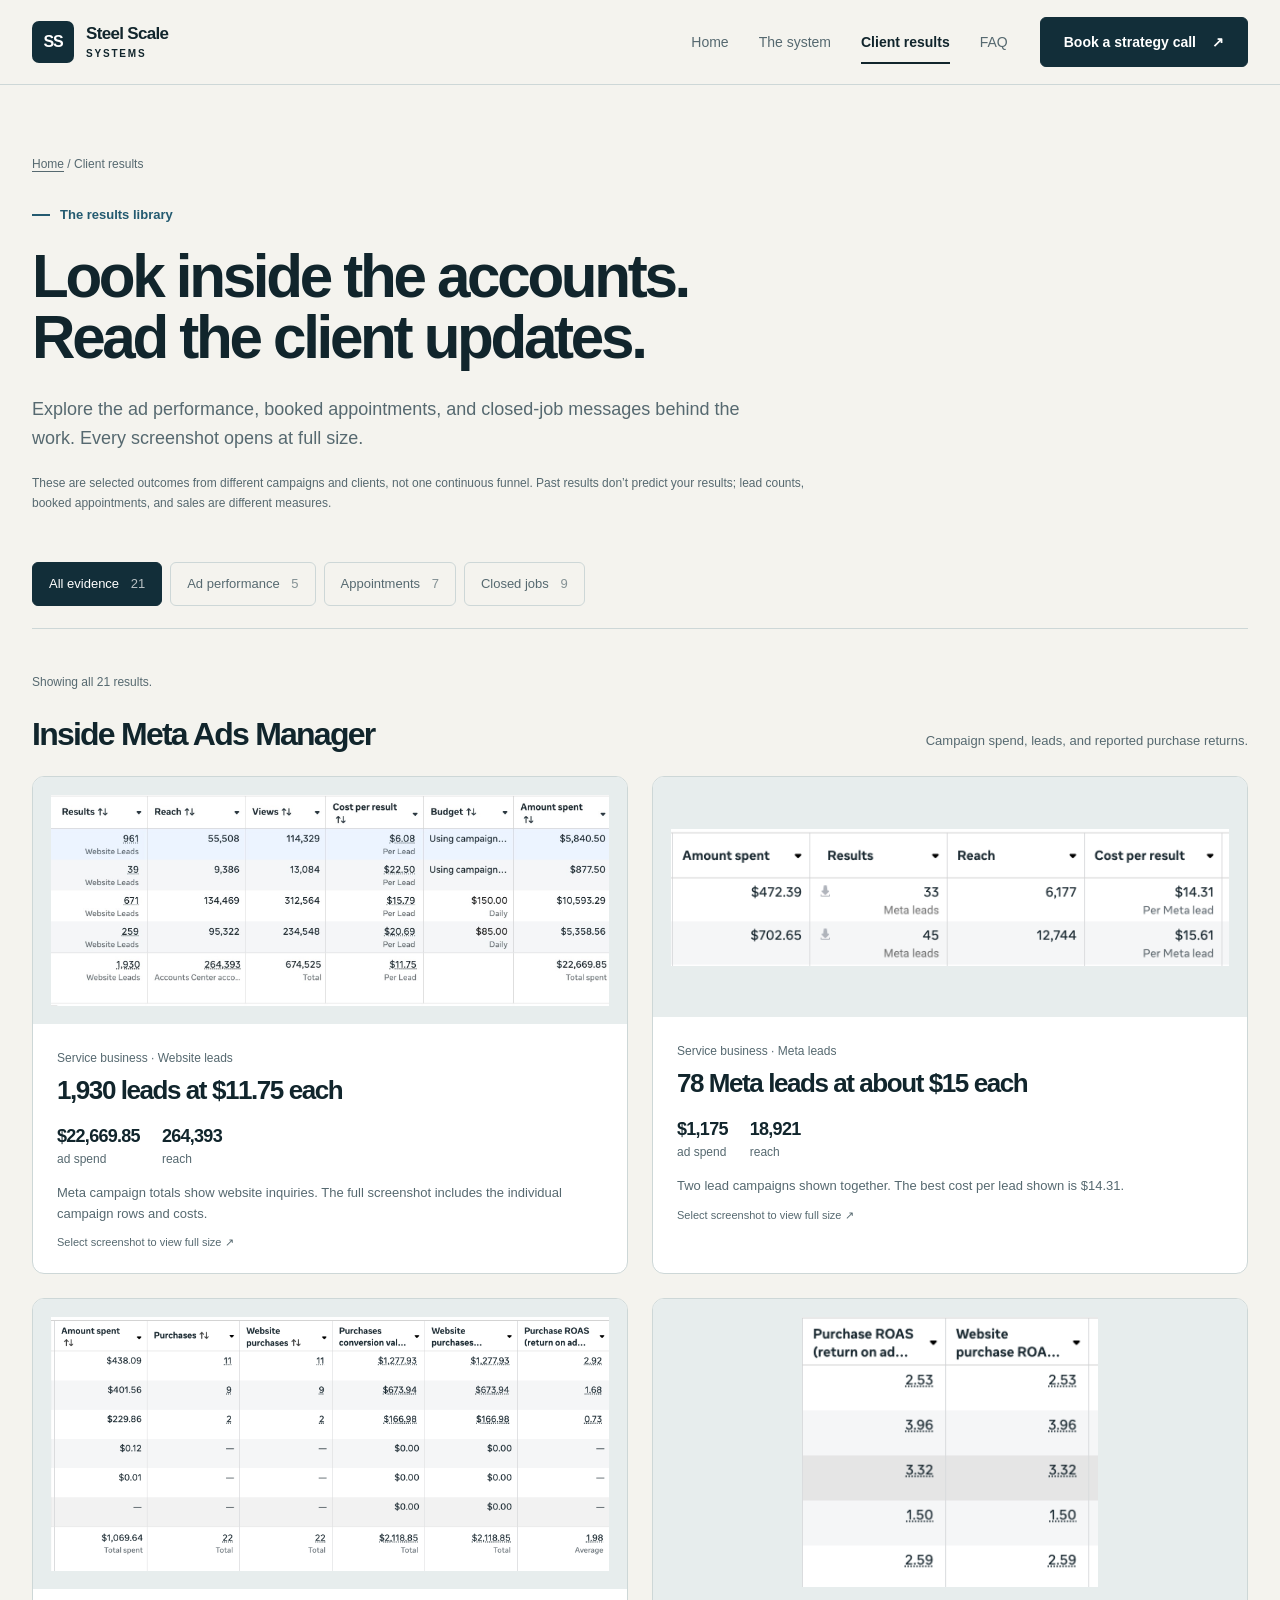
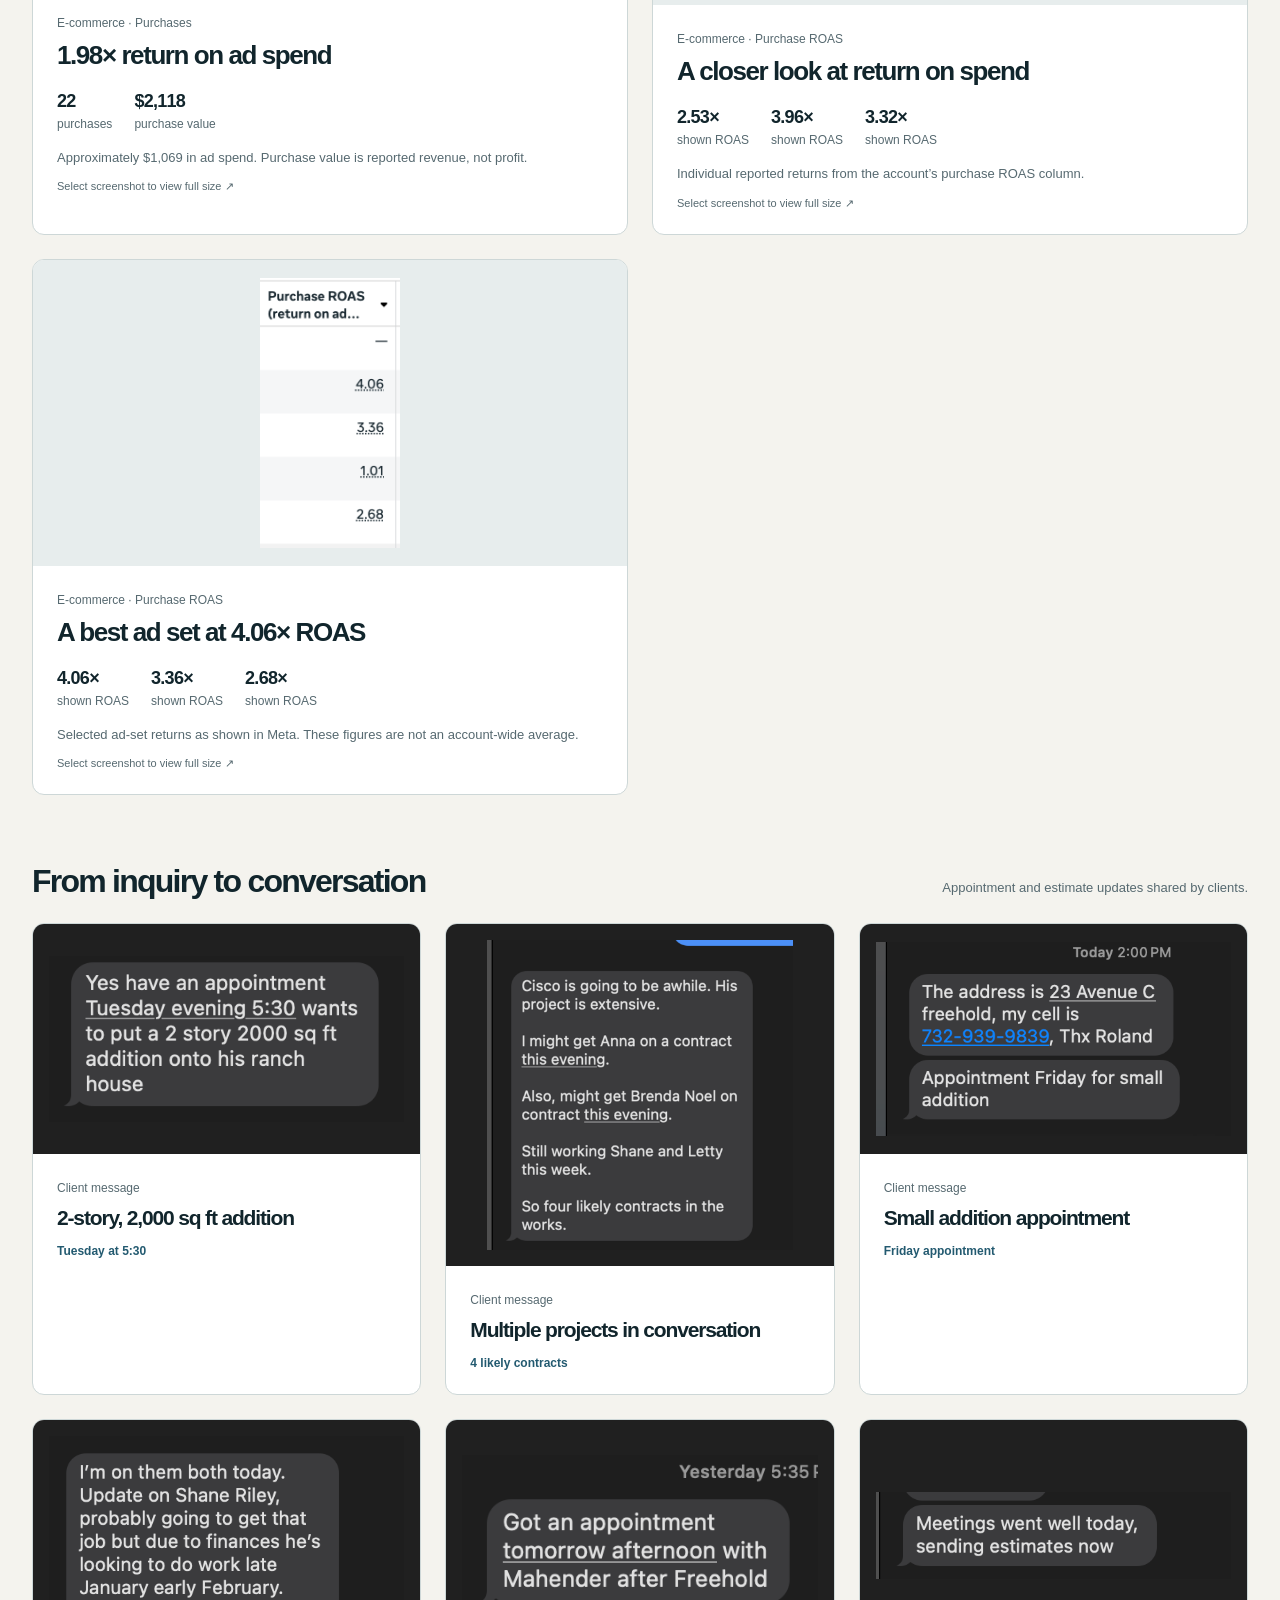
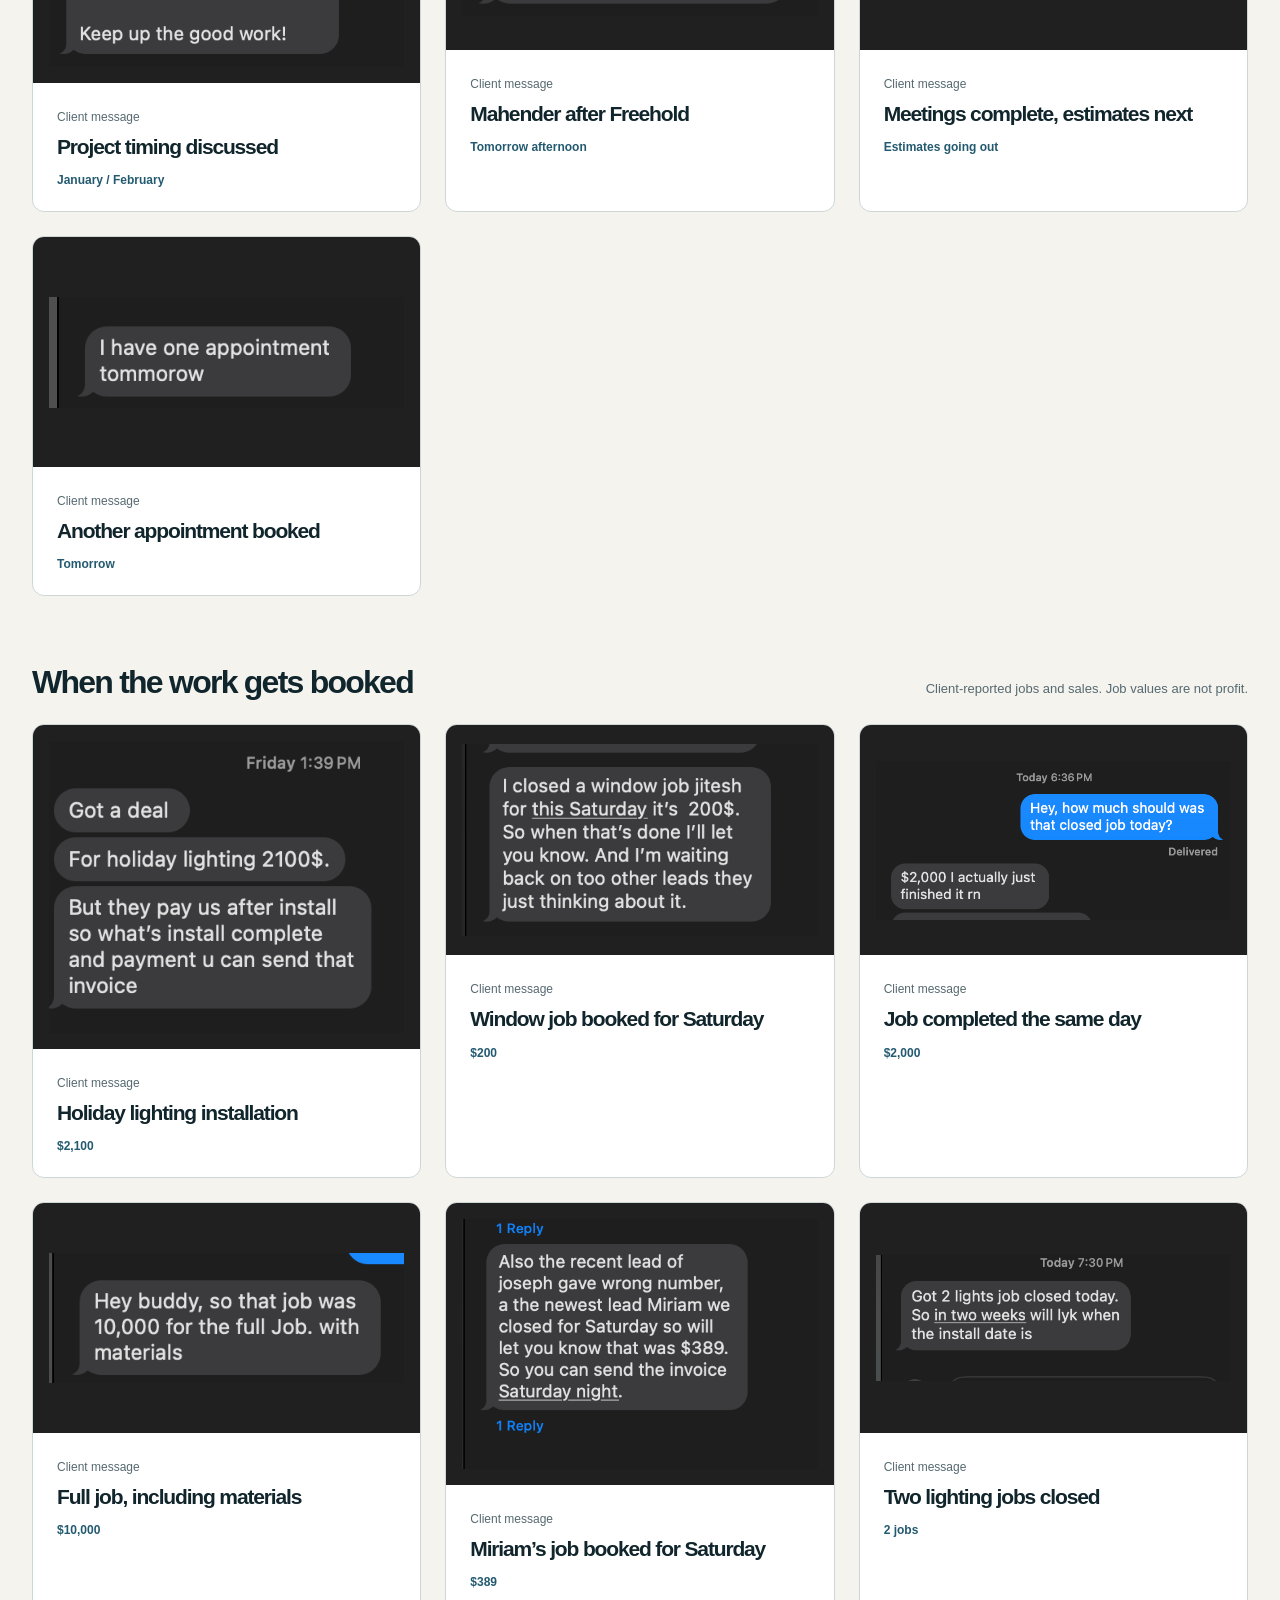
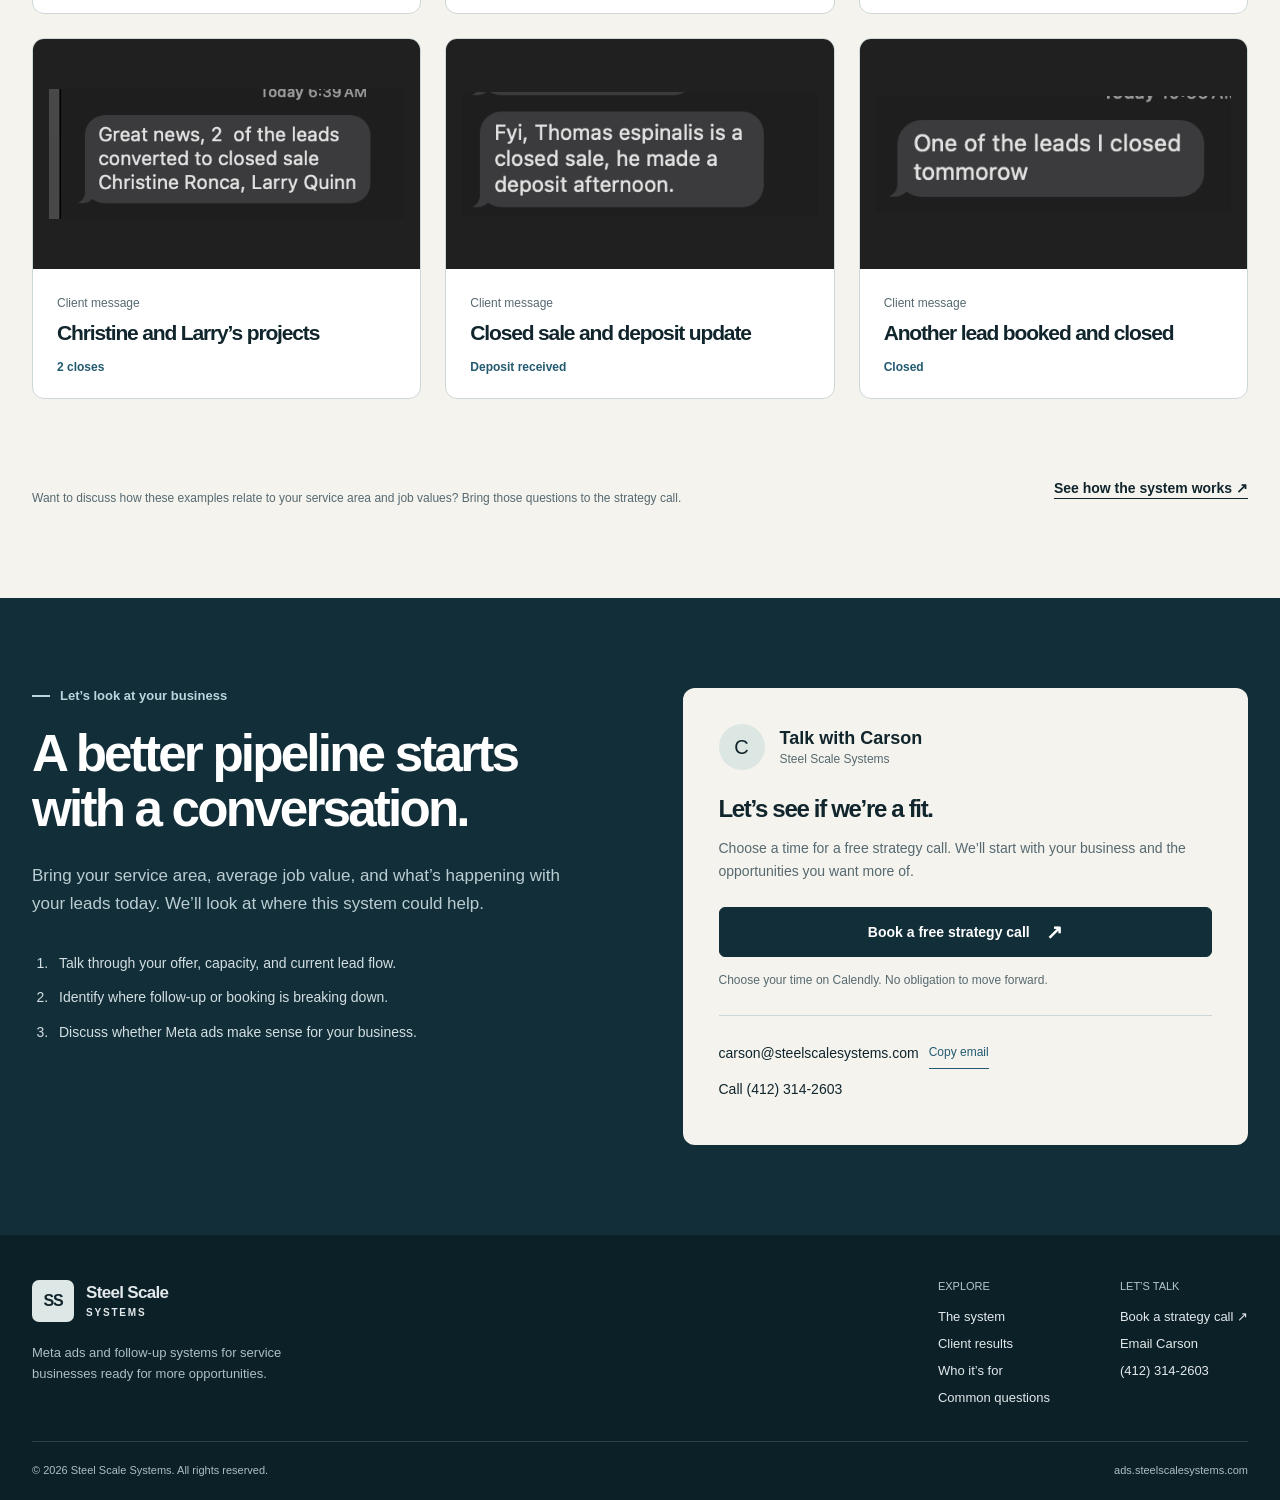
==== commit c0b38f73: "Overhaul site for trust and conversions" ====
--- a/results.html
+++ b/results.html
@@ -1,16 +1,193 @@
-<!doctype html><html lang="en"><head><meta charset="utf-8"><meta name="viewport" content="width=device-width,initial-scale=1"><meta name="description" content="Verified paid media results from Steel Scale Systems."><title>Client Results | Steel Scale Systems</title><style>
-:root{--ink:#0b1720;--blue:#123c56;--sky:#d9ebf2;--paper:#f3f1eb;--white:#fff;--green:#1d6b4b;--line:#c8ced0;--muted:#65717a;--max:1280px}*{box-sizing:border-box}html{scroll-behavior:smooth}body{margin:0;background:var(--paper);color:var(--ink);font-family:Arial,Helvetica,sans-serif;letter-spacing:-.025em}a{color:inherit;text-decoration:none}.wrap{width:min(var(--max),calc(100% - 48px));margin:auto}.nav-shell{position:sticky;top:0;z-index:10;background:#f3f1ebed;border-bottom:1px solid var(--line);backdrop-filter:blur(14px)}nav{height:74px;display:flex;align-items:center;justify-content:space-between}.brand{display:flex;align-items:center;gap:11px;font-weight:900}.mark{width:34px;height:34px;display:grid;place-items:center;color:#fff;background:var(--ink);font-size:9px}.navlinks{display:flex;gap:34px;color:var(--muted);font-size:14px}.navlinks .active{color:var(--ink);font-weight:700}.actions{display:flex;gap:10px}.btn{min-height:46px;padding:0 20px;display:inline-flex;align-items:center;justify-content:center;border:1px solid var(--ink);font-size:14px;font-weight:800}.btn.dark{background:var(--ink);color:#fff}.btn:focus-visible,a:focus-visible{outline:3px solid #2b87ae;outline-offset:3px}.hero{padding:88px 0 56px}.hero-grid{display:grid;grid-template-columns:1.35fr .65fr;gap:70px;align-items:end}.proof-label{display:flex;align-items:center;gap:9px;color:var(--green);font-size:13px;font-weight:800}.proof-label:before{content:"";width:9px;height:9px;border-radius:50%;background:var(--green);box-shadow:0 0 0 4px #1d6b4b20}h1{max-width:900px;margin:28px 0 26px;font-size:clamp(64px,7vw,108px);line-height:.89;letter-spacing:-.075em}h1 em{display:block;color:var(--blue);font-style:normal}.lede{max-width:720px;margin:0;color:#53616a;font-size:20px;line-height:1.55}.hero-note{padding:26px;border-left:3px solid var(--blue);background:var(--sky);font-size:16px;line-height:1.55}.hero-note b{display:block;margin-bottom:8px;font-size:20px}.metrics{display:grid;grid-template-columns:repeat(4,1fr);margin-top:70px;border-toppx solid var(--ink);border-top:2px solid var(--ink);border-bottom:1px solid var(--ink)}.metric{padding:28px 28px 31px;border-right:1px solid var(--line)}.metric:last-child{border:0}.metric b{display:block;font-size:48px;letter-spacing:-.06em}.metric span{display:block;margin-top:8px;color:var(--muted);font-size:13px}.trust{background:var(--ink);color:#fff}.trust .wrap{min-height:66px;display:flex;align-items:center;justify-content:center;gap:40px;font-size:13px}.trust span{display:flex;align-items:center;gap:9px}.trust i{color:#72c69f;font-style:normal}.section{padding:110px 0;border-bottom:1px solid var(--line)}.head{display:grid;grid-template-columns:.55fr 1.45fr;gap:50px;margin-bottom:56px}.index{font-size:13px;color:var(--muted)}.head h2{margin:0;font-size:clamp(48px,5vw,76px);line-height:.94;letter-spacing:-.06em}.head p{max-width:680px;margin:24px 0 0;color:var(--muted);font-size:17px;line-height:1.6}.grid2{display:grid;grid-template-columns:repeat(2,1fr);gap:22px}.result{background:#fff;border:1px solid var(--line)}.result:nth-child(3n){transform:translateX(42px)}.slot{min-height:350px;overflow:hidden;background:#e9edef;color:#74818a;border-bottom:1px solid var(--line)}.slot img{width:100%;height:100%;min-height:inherit;display:block;object-fit:cover}.result-body{padding:27px 30px 30px}.meta{display:flex;justify-content:space-between;gap:15px;color:var(--muted);font-size:12px}.result h3{margin:20px 0 25px;font-size:29px;line-height:1.1}.tags{display:flex;flex-wrap:wrap;gap:7px}.tag{padding:7px 11px;background:var(--sky);color:var(--blue);font-size:12px;font-weight:700}.dark-section{background:var(--ink);color:#fff}.dark-section .head p,.dark-section .index{color:#a8b2b8}.proof-grid{display:grid;grid-template-columns:repeat(3,1fr);gap:18px}.proof-card{background:#12232e;border:1px solid #34505f}.proof-card:nth-child(3n+2){margin-top:42px}.proof-card .slot{min-height:300px;background:#162b37;color:#78909d;border-color:#34505f}.caption{min-height:100px;padding:22px;display:grid;grid-template-columns:1fr auto;gap:16px;color:#aebbc2;font-size:13px}.caption b{color:#fff;text-align:right}.closed{background:#e4eaeb}.closed .proof-card{background:#fff;border-color:#b8c2c7}.closed .proof-card:nth-child(3n+2){margin-top:0}.closed .proof-card:nth-child(3n+1){margin-top:38px}.closed .slot{min-height:245px;background:#dbe1e3;color:#74818a;border-color:#b8c2c7}.closed .caption{color:var(--muted)}.closed .caption b{color:var(--ink);font-size:18px}.conversion{display:grid;grid-template-columns:1.2fr .8fr;background:var(--blue);color:#fff}.conversion-main{padding:100px max(24px,calc((100vw - var(--max))/2))}.conversion h2{max-width:790px;margin:0 0 36px;font-size:clamp(54px,6vw,88px);line-height:.92;letter-spacing:-.065em}.conversion .btn{background:#fff;color:var(--ink);border-color:#fff;min-height:60px}.call-card{padding:72px 55px;background:#0e3045}.call-card h3{font-size:25px}.call-card ol{margin:30px 0;padding:0;list-style:none;counter-reset:item}.call-card li{counter-increment:item;padding:18px 0;border-top:1px solid #ffffff2e;line-height:1.4}.call-card li:before{content:"0"counter(item);margin-right:18px;color:#79abc2}.fine{color:#b1c9d5;font-size:13px;line-height:1.5}.footer{padding:70px 0 30px;background:#071016;color:#fff}.foot{display:grid;grid-template-columns:1.5fr .5fr .7fr;gap:70px}.foot-logo{font-size:48px;font-weight:900;line-height:.85}.foot p,.foot a{color:#93a1aa}.col{display:flex;flex-direction:column;gap:13px}.foot-title{margin-bottom:22px;font-size:11px;letter-spacing:.18em;text-transform:uppercase;color:#fff}.copy{display:flex;justify-content:space-between;margin-top:65px;padding-top:24px;border-top:1px solid #29343a;color:#6f7d85;font-size:12px}
-@media(max-width:900px){.navlinks{display:none}.hero-grid,.head{grid-template-columns:1fr}.hero-note{max-width:600px}.metrics{grid-template-columns:1fr 1fr}.proof-grid{grid-template-columns:1fr 1fr}.result:nth-child(3n){transform:none}.conversion{grid-template-columns:1fr}.foot{grid-template-columns:1fr 1fr}.foot>div:first-child{grid-column:1/-1}}@media(max-width:650px){.wrap{width:calc(100% - 28px)}nav{height:64px}.actions .btn:first-child{display:none}.btn{padding:0 13px;font-size:12px}.hero{padding-top:64px}.hero-grid{gap:35px}h1{font-size:55px}.lede{font-size:17px}.metrics{margin-top:48px}.metric{padding:20px 15px}.metric b{font-size:34px}.metric span{font-size:11px}.trust .wrap{padding:18px 0;flex-wrap:wrap;justify-content:flex-start;gap:12px 25px}.section{padding:76px 0}.head{gap:20px;margin-bottom:38px}.head h2{font-size:48px}.grid2,.proof-grid{grid-template-columns:1fr}.proof-card:nth-child(n),.closed .proof-card:nth-child(n){margin-top:0}.slot,.proof-card .slot,.closed .slot{min-height:270px}.meta{flex-direction:column}.conversion-main,.call-card{padding:70px 24px}.foot{grid-template-columns:1fr;gap:45px}.foot>div:first-child{grid-column:auto}.copy{flex-direction:column;gap:10px}}
-</style></head><body><header class="nav-shell"><nav class="wrap"><a class="brand" href="index.html"><span class="mark">SS</span>STEEL SCALE SYSTEMS</a><div class="navlinks"><a href="index.html">Home</a><a class="active" href="results.html">Results</a><a href="index.html#system">System</a><a href="index.html#process">How It Works</a></div><div class="actions"><a class="btn dark" href="#contact">Book a call</a></div></nav></header><main id="top"><section class="hero"><div class="wrap"><div class="hero-grid"><div><div class="proof-label">Documented client outcomes</div><h1>Good marketing leaves <em>a paper trail.</em></h1><p class="lede">Ad manager data, appointment notifications, and closed-job messages from the service businesses we help grow.</p></div><aside class="hero-note"><b>Look past the highlight reel.</b>Follow the full path from ad spend to lead, from lead to appointment, and from appointment to revenue.</aside></div><div class="metrics"><div class="metric"><b>$50K+</b><span>Ad spend managed</span></div><div class="metric"><b>30+</b><span>Businesses scaled</span></div><div class="metric"><b>650+</b><span>Booked calls generated</span></div><div class="metric"><b>287%</b><span>Average booked-job lift</span></div></div></div></section><div class="trust"><div class="wrap"><span><i>✓</i>Unedited platform screenshots</span><span><i>✓</i>Real client conversations</span><span><i>✓</i>Results shown with context</span></div></div>
-<section class="section" id="results"><div class="wrap"><header class="head"><div class="index">Evidence 01 / Ad performance</div><div><h2>Start with the numbers.</h2><p>These are the operating metrics inside real accounts—not projections, vanity charts, or a carefully selected testimonial.</p></div></header><div class="grid2" id="ads"></div></div></section>
-<section class="section dark-section" id="proof"><div class="wrap"><header class="head"><div class="index">Evidence 02 / Appointments</div><div><h2>Then watch the calendar fill.</h2><p>Client messages sent when qualified prospects turn into real conversations and estimates.</p></div></header><div class="proof-grid" id="appointments"></div></div></section>
-<section class="section closed"><div class="wrap"><header class="head"><div class="index">Evidence 03 / Revenue</div><div><h2>The result that actually matters.</h2><p>Leads only matter when they become work. These messages came from clients after new jobs were booked or closed.</p></div></header><div class="proof-grid" id="closed"></div></div></section>
-<section class="conversion" id="contact"><div class="conversion-main"><h2>See what the numbers could look like in your market.</h2><a class="btn" href="mailto:carson@steelscalesystems.com">Book a free strategy call</a></div><aside class="call-card"><h3>What happens on the call</h3><ol><li>We review your current lead flow and sales capacity.</li><li>We identify the biggest constraint in your pipeline.</li><li>You leave with a practical acquisition plan.</li></ol><p class="fine">No hard sell. If we are not a fit, we will tell you directly.</p></aside></section></main>
-<footer class="footer"><div class="wrap"><div class="foot"><div><div class="foot-logo">STEEL SCALE<br>SYSTEMS</div><p>Performance marketing for service businesses that want measurable growth.</p></div><div><div class="foot-title">Explore</div><div class="col"><a href="index.html">Home</a><a href="results.html">Results</a><a href="#contact">Contact</a></div></div><div><div class="foot-title">Connect</div><div class="col"><a href="mailto:carson@steelscalesystems.com">carson@steelscalesystems.com</a><a href="tel:+14123142603">(412) 314-2603</a><a href="https://ads.steelscalesystems.com/">ads.steelscalesystems.com</a></div></div></div><div class="copy"><span>© 2026 Steel Scale Systems</span><span>Performance marketing built for operators.</span></div></div></footer>
-<script>
-const ads=[['Service business','Website leads','1,930 website leads at $11.75 each',['$22,669 spend','264K reach','674K views']],['E-commerce','Purchases','1.98× ROAS — $2,118 from $1,069',['22 purchases','$1,069 spend','$2,118 revenue']],['Lead generation','Form leads','174 form leads at $59.87',['$10,417 spend','8 ad sets','Best CPL $42']],['Service business','Two-week campaign','78 Meta leads at ~$15 each',['$1,175 spend','18,921 reach','$14.31 best CPL']],['E-commerce','Purchase ROAS','Consistent 2.5×–3.9× ROAS',['2.53×','3.96×','3.32×']],['E-commerce','Best ad set','4.06× return on ad spend',['4.06×','3.36×','2.68×']]];
-document.querySelector('#ads').innerHTML=ads.map((x,i)=>`<article class="result"><div class="slot"><img src="images/ad-results-0${i+1}.jpg" alt="Ad manager performance screenshot" loading="lazy"></div><div class="result-body"><div class="meta"><span>${x[0]}</span><span>${x[1]}</span></div><h3>${x[2]}</h3><div class="tags">${x[3].map(t=>`<span class="tag">${t}</span>`).join('')}</div></div></article>`).join('');
-const appointments=[['2-story 2,000 sq ft addition','Tuesday 5:30'],['Four likely contracts in progress','4 contracts'],['Small addition appointment','Friday'],['Work likely scheduled Jan/Feb','Shane Riley'],['Mahender after Freehold','Tomorrow PM'],['Meetings went well; pricing sent','Estimates out'],['Another appointment booked','Tomorrow']];
-const jobs=[['Holiday lighting install closed','$2,100'],['Window job booked Saturday','$200'],['Job finished the same day','$2,000'],['Full job with materials','$10,000'],['Miriam closed for Saturday','$389'],['Two lighting jobs closed','2 jobs'],['Christine + Larry Quinn','2 closes'],['Thomas Espinalis closed sale','Deposit in'],['Another lead booked and closed','Closed']];
-function proof(x,i,p){return `<article class="proof-card"><div class="slot"><img src="images/${p}-${String(i+1).padStart(2,'0')}.jpg" alt="Client result screenshot" loading="lazy"></div><div class="caption"><span>${x[0]}</span><b>${x[1]}</b></div></article>`}document.querySelector('#appointments').innerHTML=appointments.map((x,i)=>proof(x,i,'appointment')).join('');document.querySelector('#closed').innerHTML=jobs.map((x,i)=>proof(x,i,'closed-job')).join('');
-</script></body></html>
+<!doctype html>
+<html lang="en">
+<head>
+  <meta charset="utf-8">
+  <meta name="viewport" content="width=device-width,initial-scale=1">
+  <meta name="description" content="Explore Meta campaign screenshots, appointment updates, and closed-job messages from the Steel Scale Systems results library.">
+  <meta name="theme-color" content="#122e39">
+  <title>Client Results | Steel Scale Systems</title>
+  <link rel="canonical" href="https://ads.steelscalesystems.com/results.html">
+  <meta property="og:title" content="Client Results | Steel Scale Systems">
+  <meta property="og:description" content="Explore Meta campaign screenshots, appointment updates, and closed-job messages from the Steel Scale Systems results library.">
+  <meta property="og:type" content="website">
+  <meta property="og:url" content="https://ads.steelscalesystems.com/results.html">
+  <link rel="stylesheet" href="styles.css">
+  <script src="site.js" defer></script>
+</head>
+<body>
+<a class="skip-link" href="#main">Skip to content</a>
+<header class="site-header">
+  <div class="wrap header-inner">
+    <a class="brand" href="index.html" aria-label="Steel Scale Systems home"><span class="brand-mark" aria-hidden="true">SS</span><span class="brand-name">Steel Scale<span><small>SYSTEMS</small></span></span></a>
+    <nav class="site-nav" id="site-nav" aria-label="Main navigation">
+      <a href="index.html">Home</a>
+      <a href="index.html#system">The system</a>
+      <a href="results.html" aria-current="page">Client results</a>
+      <a href="index.html#faq">FAQ</a>
+      <a class="nav-booking" href="https://calendly.com/kalpakisdev/demo-call" target="_blank" rel="noopener noreferrer">Book a free strategy call ↗</a>
+    </nav>
+    <a class="button header-cta" href="https://calendly.com/kalpakisdev/demo-call" target="_blank" rel="noopener noreferrer">Book a strategy call <span aria-hidden="true">↗</span></a>
+    <button class="menu-button" aria-expanded="false" aria-controls="site-nav" type="button">Menu</button>
+  </div>
+</header>
+<main id="main">
+  <section class="results-hero">
+    <div class="wrap">
+      <div class="breadcrumb"><a href="index.html">Home</a> <span aria-hidden="true">/</span> Client results</div>
+      <div class="label">The results library</div>
+      <h1>Look inside the accounts.<br>Read the client updates.</h1>
+      <p class="hero-copy">Explore the ad performance, booked appointments, and closed-job messages behind the work. Every screenshot opens at full size.</p>
+      <p class="proof-disclaimer">These are selected outcomes from different campaigns and clients, not one continuous funnel. Past results don’t predict your results; lead counts, booked appointments, and sales are different measures.</p>
+    </div>
+  </section>
+  <section class="proof-directory" aria-label="Client evidence">
+    <div class="wrap">
+      <div class="filters" role="group" aria-label="Filter results" hidden>
+        <button class="filter" data-filter="all" aria-pressed="true" type="button">All evidence <span>21</span></button>
+        <button class="filter" data-filter="campaigns" aria-pressed="false" type="button">Ad performance <span>5</span></button>
+        <button class="filter" data-filter="appointments" aria-pressed="false" type="button">Appointments <span>7</span></button>
+        <button class="filter" data-filter="jobs" aria-pressed="false" type="button">Closed jobs <span>9</span></button>
+      </div>
+      <p class="filter-status" role="status" aria-live="polite" hidden>Showing all 21 results.</p>
+      <section class="result-group" id="campaigns" data-category="campaigns" aria-labelledby="campaigns-title">
+        <div class="group-heading"><h2 id="campaigns-title">Inside Meta Ads Manager</h2><p>Campaign spend, leads, and reported purchase returns.</p></div>
+        <div class="result-grid"><article class="result-card">
+  <a class="proof-image" href="images/ad-results-01.jpg" data-title="1,930 leads at $11.75 each" aria-label="Enlarge 1,930 leads at $11.75 each screenshot"><img src="images/ad-results-01.jpg" alt="Service business · Website leads: 1,930 leads at $11.75 each" loading="lazy" decoding="async"></a>
+  <div class="result-content"><span class="case-type">Service business · Website leads</span><h3>1,930 leads at $11.75 each</h3><div class="case-facts"><div><strong>$22,669.85</strong>ad spend</div><div><strong>264,393</strong>reach</div></div><p>Meta campaign totals show website inquiries. The full screenshot includes the individual campaign rows and costs.</p><span class="image-caption">Select screenshot to view full size ↗</span></div>
+</article>
+<article class="result-card">
+  <a class="proof-image" href="images/ad-results-04.jpg" data-title="78 Meta leads at about $15 each" aria-label="Enlarge 78 Meta leads at about $15 each screenshot"><img src="images/ad-results-04.jpg" alt="Service business · Meta leads: 78 Meta leads at about $15 each" loading="lazy" decoding="async"></a>
+  <div class="result-content"><span class="case-type">Service business · Meta leads</span><h3>78 Meta leads at about $15 each</h3><div class="case-facts"><div><strong>$1,175</strong>ad spend</div><div><strong>18,921</strong>reach</div></div><p>Two lead campaigns shown together. The best cost per lead shown is $14.31.</p><span class="image-caption">Select screenshot to view full size ↗</span></div>
+</article>
+<article class="result-card">
+  <a class="proof-image" href="images/ad-results-02.jpg" data-title="1.98× return on ad spend" aria-label="Enlarge 1.98× return on ad spend screenshot"><img src="images/ad-results-02.jpg" alt="E-commerce · Purchases: 1.98× return on ad spend" loading="lazy" decoding="async"></a>
+  <div class="result-content"><span class="case-type">E-commerce · Purchases</span><h3>1.98× return on ad spend</h3><div class="case-facts"><div><strong>22</strong>purchases</div><div><strong>$2,118</strong>purchase value</div></div><p>Approximately $1,069 in ad spend. Purchase value is reported revenue, not profit.</p><span class="image-caption">Select screenshot to view full size ↗</span></div>
+</article>
+<article class="result-card">
+  <a class="proof-image" href="images/ad-results-05.jpg" data-title="A closer look at return on spend" aria-label="Enlarge A closer look at return on spend screenshot"><img src="images/ad-results-05.jpg" alt="E-commerce · Purchase ROAS: A closer look at return on spend" loading="lazy" decoding="async"></a>
+  <div class="result-content"><span class="case-type">E-commerce · Purchase ROAS</span><h3>A closer look at return on spend</h3><div class="case-facts"><div><strong>2.53×</strong>shown ROAS</div><div><strong>3.96×</strong>shown ROAS</div><div><strong>3.32×</strong>shown ROAS</div></div><p>Individual reported returns from the account’s purchase ROAS column.</p><span class="image-caption">Select screenshot to view full size ↗</span></div>
+</article>
+<article class="result-card">
+  <a class="proof-image" href="images/ad-results-06.jpg" data-title="A best ad set at 4.06× ROAS" aria-label="Enlarge A best ad set at 4.06× ROAS screenshot"><img src="images/ad-results-06.jpg" alt="E-commerce · Purchase ROAS: A best ad set at 4.06× ROAS" loading="lazy" decoding="async"></a>
+  <div class="result-content"><span class="case-type">E-commerce · Purchase ROAS</span><h3>A best ad set at 4.06× ROAS</h3><div class="case-facts"><div><strong>4.06×</strong>shown ROAS</div><div><strong>3.36×</strong>shown ROAS</div><div><strong>2.68×</strong>shown ROAS</div></div><p>Selected ad-set returns as shown in Meta. These figures are not an account-wide average.</p><span class="image-caption">Select screenshot to view full size ↗</span></div>
+</article></div>
+      </section>
+      <section class="result-group" id="appointments" data-category="appointments" aria-labelledby="appointments-title">
+        <div class="group-heading"><h2 id="appointments-title">From inquiry to conversation</h2><p>Appointment and estimate updates shared by clients.</p></div>
+        <div class="result-grid messages-grid"><article class="result-card">
+  <a class="proof-image" href="images/appointment-01.jpg" data-title="2-story, 2,000 sq ft addition" aria-label="Enlarge 2-story, 2,000 sq ft addition message"><img src="images/appointment-01.jpg" alt="2-story, 2,000 sq ft addition: Tuesday at 5:30. Client message screenshot." loading="lazy" decoding="async"></a>
+  <div class="result-content"><span class="case-type">Client message</span><h3>2-story, 2,000 sq ft addition</h3><span class="result-tag">Tuesday at 5:30</span></div>
+</article>
+<article class="result-card">
+  <a class="proof-image" href="images/appointment-02.jpg" data-title="Multiple projects in conversation" aria-label="Enlarge Multiple projects in conversation message"><img src="images/appointment-02.jpg" alt="Multiple projects in conversation: 4 likely contracts. Client message screenshot." loading="lazy" decoding="async"></a>
+  <div class="result-content"><span class="case-type">Client message</span><h3>Multiple projects in conversation</h3><span class="result-tag">4 likely contracts</span></div>
+</article>
+<article class="result-card">
+  <a class="proof-image" href="images/appointment-03.jpg" data-title="Small addition appointment" aria-label="Enlarge Small addition appointment message"><img src="images/appointment-03.jpg" alt="Small addition appointment: Friday appointment. Client message screenshot." loading="lazy" decoding="async"></a>
+  <div class="result-content"><span class="case-type">Client message</span><h3>Small addition appointment</h3><span class="result-tag">Friday appointment</span></div>
+</article>
+<article class="result-card">
+  <a class="proof-image" href="images/appointment-04.jpg" data-title="Project timing discussed" aria-label="Enlarge Project timing discussed message"><img src="images/appointment-04.jpg" alt="Project timing discussed: January / February. Client message screenshot." loading="lazy" decoding="async"></a>
+  <div class="result-content"><span class="case-type">Client message</span><h3>Project timing discussed</h3><span class="result-tag">January / February</span></div>
+</article>
+<article class="result-card">
+  <a class="proof-image" href="images/appointment-05.jpg" data-title="Mahender after Freehold" aria-label="Enlarge Mahender after Freehold message"><img src="images/appointment-05.jpg" alt="Mahender after Freehold: Tomorrow afternoon. Client message screenshot." loading="lazy" decoding="async"></a>
+  <div class="result-content"><span class="case-type">Client message</span><h3>Mahender after Freehold</h3><span class="result-tag">Tomorrow afternoon</span></div>
+</article>
+<article class="result-card">
+  <a class="proof-image" href="images/appointment-06.jpg" data-title="Meetings complete, estimates next" aria-label="Enlarge Meetings complete, estimates next message"><img src="images/appointment-06.jpg" alt="Meetings complete, estimates next: Estimates going out. Client message screenshot." loading="lazy" decoding="async"></a>
+  <div class="result-content"><span class="case-type">Client message</span><h3>Meetings complete, estimates next</h3><span class="result-tag">Estimates going out</span></div>
+</article>
+<article class="result-card">
+  <a class="proof-image" href="images/appointment-07.jpg" data-title="Another appointment booked" aria-label="Enlarge Another appointment booked message"><img src="images/appointment-07.jpg" alt="Another appointment booked: Tomorrow. Client message screenshot." loading="lazy" decoding="async"></a>
+  <div class="result-content"><span class="case-type">Client message</span><h3>Another appointment booked</h3><span class="result-tag">Tomorrow</span></div>
+</article></div>
+      </section>
+      <section class="result-group" id="jobs" data-category="jobs" aria-labelledby="jobs-title">
+        <div class="group-heading"><h2 id="jobs-title">When the work gets booked</h2><p>Client-reported jobs and sales. Job values are not profit.</p></div>
+        <div class="result-grid messages-grid"><article class="result-card">
+  <a class="proof-image" href="images/closed-job-01.jpg" data-title="Holiday lighting installation" aria-label="Enlarge Holiday lighting installation message"><img src="images/closed-job-01.jpg" alt="Holiday lighting installation: $2,100. Client message screenshot." loading="lazy" decoding="async"></a>
+  <div class="result-content"><span class="case-type">Client message</span><h3>Holiday lighting installation</h3><span class="result-tag">$2,100</span></div>
+</article>
+<article class="result-card">
+  <a class="proof-image" href="images/closed-job-02.jpg" data-title="Window job booked for Saturday" aria-label="Enlarge Window job booked for Saturday message"><img src="images/closed-job-02.jpg" alt="Window job booked for Saturday: $200. Client message screenshot." loading="lazy" decoding="async"></a>
+  <div class="result-content"><span class="case-type">Client message</span><h3>Window job booked for Saturday</h3><span class="result-tag">$200</span></div>
+</article>
+<article class="result-card">
+  <a class="proof-image" href="images/closed-job-03.jpg" data-title="Job completed the same day" aria-label="Enlarge Job completed the same day message"><img src="images/closed-job-03.jpg" alt="Job completed the same day: $2,000. Client message screenshot." loading="lazy" decoding="async"></a>
+  <div class="result-content"><span class="case-type">Client message</span><h3>Job completed the same day</h3><span class="result-tag">$2,000</span></div>
+</article>
+<article class="result-card">
+  <a class="proof-image" href="images/closed-job-04.jpg" data-title="Full job, including materials" aria-label="Enlarge Full job, including materials message"><img src="images/closed-job-04.jpg" alt="Full job, including materials: $10,000. Client message screenshot." loading="lazy" decoding="async"></a>
+  <div class="result-content"><span class="case-type">Client message</span><h3>Full job, including materials</h3><span class="result-tag">$10,000</span></div>
+</article>
+<article class="result-card">
+  <a class="proof-image" href="images/closed-job-05.jpg" data-title="Miriam’s job booked for Saturday" aria-label="Enlarge Miriam’s job booked for Saturday message"><img src="images/closed-job-05.jpg" alt="Miriam’s job booked for Saturday: $389. Client message screenshot." loading="lazy" decoding="async"></a>
+  <div class="result-content"><span class="case-type">Client message</span><h3>Miriam’s job booked for Saturday</h3><span class="result-tag">$389</span></div>
+</article>
+<article class="result-card">
+  <a class="proof-image" href="images/closed-job-06.jpg" data-title="Two lighting jobs closed" aria-label="Enlarge Two lighting jobs closed message"><img src="images/closed-job-06.jpg" alt="Two lighting jobs closed: 2 jobs. Client message screenshot." loading="lazy" decoding="async"></a>
+  <div class="result-content"><span class="case-type">Client message</span><h3>Two lighting jobs closed</h3><span class="result-tag">2 jobs</span></div>
+</article>
+<article class="result-card">
+  <a class="proof-image" href="images/closed-job-07.jpg" data-title="Christine and Larry’s projects" aria-label="Enlarge Christine and Larry’s projects message"><img src="images/closed-job-07.jpg" alt="Christine and Larry’s projects: 2 closes. Client message screenshot." loading="lazy" decoding="async"></a>
+  <div class="result-content"><span class="case-type">Client message</span><h3>Christine and Larry’s projects</h3><span class="result-tag">2 closes</span></div>
+</article>
+<article class="result-card">
+  <a class="proof-image" href="images/closed-job-08.jpg" data-title="Closed sale and deposit update" aria-label="Enlarge Closed sale and deposit update message"><img src="images/closed-job-08.jpg" alt="Closed sale and deposit update: Deposit received. Client message screenshot." loading="lazy" decoding="async"></a>
+  <div class="result-content"><span class="case-type">Client message</span><h3>Closed sale and deposit update</h3><span class="result-tag">Deposit received</span></div>
+</article>
+<article class="result-card">
+  <a class="proof-image" href="images/closed-job-09.jpg" data-title="Another lead booked and closed" aria-label="Enlarge Another lead booked and closed message"><img src="images/closed-job-09.jpg" alt="Another lead booked and closed: Closed. Client message screenshot." loading="lazy" decoding="async"></a>
+  <div class="result-content"><span class="case-type">Client message</span><h3>Another lead booked and closed</h3><span class="result-tag">Closed</span></div>
+</article></div>
+      </section>
+      <div class="proof-followup"><p class="proof-disclaimer">Want to discuss how these examples relate to your service area and job values? Bring those questions to the strategy call.</p><a class="text-link" href="index.html#system">See how the system works ↗</a></div>
+    </div>
+  </section>
+  <section class="contact" id="contact" aria-labelledby="contact-title">
+  <div class="wrap contact-grid">
+    <div>
+      <div class="label">Let’s look at your business</div>
+      <h2 id="contact-title">A better pipeline starts with a conversation.</h2>
+      <p class="contact-copy">Bring your service area, average job value, and what’s happening with your leads today. We’ll look at where this system could help.</p>
+      <ol class="contact-steps">
+        <li>Talk through your offer, capacity, and current lead flow.</li>
+        <li>Identify where follow-up or booking is breaking down.</li>
+        <li>Discuss whether Meta ads make sense for your business.</li>
+      </ol>
+    </div>
+    <div class="contact-card">
+      <div class="person"><span class="avatar" aria-hidden="true">C</span><div><strong>Talk with Carson</strong><small>Steel Scale Systems</small></div></div>
+      <h3>Let’s see if we’re a fit.</h3>
+      <p style="margin-top:14px">Choose a time for a free strategy call. We’ll start with your business and the opportunities you want more of.</p>
+      <a class="button" href="https://calendly.com/kalpakisdev/demo-call" target="_blank" rel="noopener noreferrer">Book a free strategy call <span class="arrow" aria-hidden="true">↗</span></a>
+      <p class="microcopy">Choose your time on Calendly. No obligation to move forward.</p>
+      <div class="direct-contact">
+        <div class="email-row"><a href="mailto:carson@steelscalesystems.com">carson@steelscalesystems.com</a><button type="button" class="copy-button" hidden>Copy email</button></div>
+        <a href="tel:+14123142603">Call (412) 314-2603</a>
+        <span class="copy-status" role="status" aria-live="polite"></span>
+      </div>
+    </div>
+  </div>
+</section>
+</main>
+<footer class="site-footer">
+  <div class="wrap">
+    <div class="footer-top">
+      <div><a class="brand" href="index.html" aria-label="Steel Scale Systems home"><span class="brand-mark" aria-hidden="true">SS</span><span class="brand-name">Steel Scale<span><small>SYSTEMS</small></span></span></a><p class="footer-description">Meta ads and follow-up systems for service businesses ready for more opportunities.</p></div>
+      <div class="footer-links">
+        <div><strong>EXPLORE</strong><a href="index.html#system">The system</a><a href="results.html">Client results</a><a href="index.html#fit">Who it’s for</a><a href="index.html#faq">Common questions</a></div>
+        <div><strong>LET’S TALK</strong><a href="https://calendly.com/kalpakisdev/demo-call" target="_blank" rel="noopener noreferrer">Book a strategy call ↗</a><a href="mailto:carson@steelscalesystems.com">Email Carson</a><a href="tel:+14123142603">(412) 314-2603</a></div>
+      </div>
+    </div>
+    <div class="footer-bottom"><span>© 2026 Steel Scale Systems. All rights reserved.</span><a href="https://ads.steelscalesystems.com/">ads.steelscalesystems.com</a></div>
+  </div>
+</footer>
+<dialog class="image-dialog" aria-labelledby="dialog-title">
+  <div class="dialog-header"><strong id="dialog-title">Result screenshot</strong><button class="dialog-close" type="button">Close</button></div>
+  <img class="dialog-image" alt="">
+  <a class="dialog-original" target="_blank" rel="noopener noreferrer">Open original image in a new tab</a>
+</dialog>
+</body>
+</html>
--- a/styles.css
+++ b/styles.css
@@ -0,0 +1,188 @@
+/* Shared styles for both Steel Scale Systems pages. */
+:root {
+  --paper:#f4f3ee; --surface:#ffffff; --ink:#11252c; --navy:#122e39;
+  --blue:#235a70; --tint:#e1ecec; --muted:#566970; --line:#cdd7d7;
+  --lime:#ddeaa5; --radius:12px; --max:1240px;
+}
+*{box-sizing:border-box}
+html{scroll-behavior:smooth;scroll-padding-top:112px}
+body{margin:0;background:var(--paper);color:var(--ink);font-family:"Helvetica Neue",Arial,sans-serif;-webkit-font-smoothing:antialiased}
+a{color:inherit;text-decoration:none} button,input{font:inherit}button{cursor:pointer}
+img{display:block;max-width:100%}h1,h2,h3,p,figure{margin:0}
+h1,h2,h3{letter-spacing:-.055em}h1{font-size:clamp(48px,5.8vw,82px);line-height:1.02;font-weight:700}
+h2{font-size:clamp(36px,4vw,58px);line-height:1.06;font-weight:650}h3{font-size:24px;line-height:1.15}
+p{line-height:1.65} [hidden]{display:none!important}
+:focus-visible{outline:3px solid #397e9c;outline-offset:5px}a,button{-webkit-tap-highlight-color:transparent}
+.wrap{width:min(var(--max),calc(100% - 64px));margin-inline:auto}
+.skip-link{position:fixed;left:20px;top:-100px;z-index:100;background:white;padding:16px}
+.skip-link:focus{top:10px}
+.site-header{position:sticky;top:0;z-index:30;background:rgba(244,243,238,.97);border-bottom:1px solid var(--line)}
+.header-inner{min-height:84px;display:flex;align-items:center;gap:32px}
+.brand{display:inline-flex;gap:12px;align-items:center;flex-shrink:0}
+.brand-mark{display:grid;place-items:center;width:42px;height:42px;border-radius:7px;background:var(--navy);color:white;font-weight:800;letter-spacing:-.08em}
+.brand-name{font-size:17px;line-height:1.1;font-weight:800;letter-spacing:-.04em}
+.brand-name small{display:block;font-size:10px;letter-spacing:.18em;margin-top:4px;font-weight:600}
+.site-nav{display:flex;align-items:center;gap:30px;margin-left:auto}
+.site-nav a{font-size:14px;color:var(--muted);padding-block:12px}
+.site-nav a[aria-current]{color:var(--ink);box-shadow:0 2px var(--ink);font-weight:700}
+.site-nav a:hover,.text-link:hover{color:var(--blue)}
+.site-nav .nav-booking{display:none}
+.button{min-height:50px;padding:14px 23px;display:inline-flex;justify-content:center;align-items:center;gap:16px;border:1px solid var(--navy);border-radius:6px;background:var(--navy);color:#fff;font-size:14px;font-weight:650;line-height:1.3;text-align:center;transition:background .15s}
+.button:hover{background:var(--blue);border-color:var(--blue)}
+.button.light{background:var(--lime);color:var(--ink);border-color:var(--lime)}
+.button.light:hover{background:#edf5c9}
+.button.outline{background:transparent;color:var(--ink);border-color:#aebdbf}
+.button.outline:hover{background:var(--tint)}
+.arrow{font-size:20px;line-height:1}
+.menu-button{display:none}
+.hero{padding:86px 0 64px}
+.hero-grid{display:grid;grid-template-columns:1.14fr .86fr;gap:72px;align-items:center}
+.label{display:flex;align-items:center;gap:10px;font-size:13px;font-weight:600;color:var(--blue);margin-bottom:24px}
+.label::before{content:"";width:18px;height:2px;background:currentColor;flex-shrink:0}
+.hero h1{max-width:730px}
+.hero-copy{font-size:18px;color:var(--muted);max-width:575px;margin-top:26px}
+.button-row{display:flex;flex-wrap:wrap;align-items:center;gap:20px;margin-top:32px}
+.text-link{font-size:14px;font-weight:650;text-decoration:underline;text-underline-offset:5px}
+.microcopy{font-size:12px;color:var(--muted);margin-top:14px}
+.system-board{position:relative;background:var(--navy);border-radius:16px;color:white;padding:30px;box-shadow:14px 14px 0 #dce5e2}
+.board-top{display:flex;justify-content:space-between;align-items:center;padding-bottom:25px;border-bottom:1px solid #ffffff25;font-size:12px;color:#bfd0d5}
+.board-top b{color:var(--lime);font-weight:500}
+.board-path{list-style:none;padding:0;margin:8px 0 24px}
+.board-path li{display:grid;grid-template-columns:34px 1fr;gap:18px;position:relative;padding-top:25px}
+.board-path li:not(:last-child)::after{content:"";position:absolute;left:16px;top:58px;width:1px;height:25px;background:#52727b}
+.step-dot{height:34px;display:grid;place-items:center;border:1px solid #60808a;border-radius:50%;font-size:12px;color:#cedcdf}
+.board-path h3{font-size:19px;letter-spacing:-.025em;margin-top:3px}
+.board-path p{font-size:12px;color:#b4c9ce;margin-top:7px}
+.board-outcome{background:var(--lime);color:var(--ink);padding:18px 20px;border-radius:7px;display:flex;align-items:center;gap:14px}
+.board-outcome strong{font-size:17px;letter-spacing:-.035em}
+.board-outcome small{display:block;font-size:12px;margin-top:4px}
+.board-note{font-size:10px;color:#b4c9ce;margin-top:14px}
+.hero-bottom{display:flex;justify-content:space-between;align-items:center;gap:32px;margin-top:62px;padding-top:24px;border-top:1px solid var(--line);font-size:13px;color:var(--muted)}
+.hero-bottom p{max-width:380px}.hero-bottom ul{display:flex;flex-wrap:wrap;gap:22px;list-style:none;padding:0;margin:0;color:var(--ink)}
+.hero-bottom li::before{content:"✓";margin-right:8px;color:var(--blue)}
+.section{padding:96px 0}.section-head{display:flex;justify-content:space-between;align-items:end;gap:48px;margin-bottom:42px}
+.section-head h2{max-width:660px}.section-head p{max-width:365px;color:var(--muted);font-size:16px}
+.section-head .label{margin-bottom:16px}
+.surface{background:#fff}.tint{background:var(--tint)}
+.proof-feature{display:grid;grid-template-columns:.8fr 1.2fr;border:1px solid var(--line);border-radius:var(--radius);overflow:hidden;background:var(--paper)}
+.feature-copy{padding:40px;display:flex;flex-direction:column;align-items:flex-start}
+.case-type{font-size:12px;color:var(--muted);margin-bottom:16px}
+.case-number{font-size:70px;line-height:1;letter-spacing:-.065em;font-weight:650}
+.feature-copy h3{font-size:24px;margin-top:8px}.feature-copy p{color:var(--muted);font-size:14px;margin-top:18px}
+.case-facts{display:flex;flex-wrap:wrap;gap:28px;margin:24px 0;font-size:12px;color:var(--muted)}
+.case-facts strong{display:block;font-size:23px;letter-spacing:-.04em;color:var(--ink);margin-bottom:5px}
+.feature-image{display:flex;align-items:center;padding:26px;background:#e6eced;position:relative}
+.proof-image{display:block;width:100%;cursor:zoom-in}.proof-image img{width:100%;height:auto}
+.image-caption{display:block;font-size:11px;color:var(--muted);padding-top:12px}
+.feature-image .image-caption{position:absolute;bottom:16px;left:26px}
+.proof-disclaimer{font-size:12px;color:var(--muted);margin-top:20px;max-width:790px}
+.proof-followup{display:flex;justify-content:space-between;gap:20px;align-items:center;margin-top:24px}
+.navy{background:var(--navy);color:white}.navy .label{color:#bcd5dc}.navy p{color:#bacdd2}
+.service-grid{display:grid;grid-template-columns:repeat(4,1fr);gap:0;margin-top:52px}
+.service{padding:0 24px;border-left:1px solid #5c7880}.service:first-child{padding-left:0;border-left:0}
+.service-index{font-size:12px;color:var(--lime);margin-bottom:44px}
+.service h3{font-size:24px;letter-spacing:-.035em}.service p{font-size:14px;margin-top:16px}
+.ownership{display:flex;gap:30px;justify-content:space-between;align-items:center;margin-top:52px;padding-top:24px;border-top:1px solid #56717a;font-size:14px}
+.ownership strong{color:var(--lime);white-space:nowrap}
+.process-layout{display:grid;grid-template-columns:.85fr 1.15fr;gap:90px}
+.process-intro p{font-size:16px;color:var(--muted);margin-top:24px}
+.process-list{list-style:none;margin:0;padding:0}
+.process-list li{display:grid;grid-template-columns:45px 1fr;gap:20px;padding:28px 0;border-top:1px solid var(--line)}
+.process-list li:first-child{padding-top:0;border-top:0}
+.process-list .number{font-size:14px;color:var(--blue);padding-top:4px}
+.process-list h3{font-size:24px}.process-list p{font-size:15px;color:var(--muted);margin-top:12px}
+.fit-grid{display:grid;grid-template-columns:1fr 1fr;gap:72px;align-items:start}
+.fit-list{list-style:none;padding:0;margin:0}.fit-list li{border-bottom:1px solid #b8caca;padding:19px 0;display:flex;gap:16px;line-height:1.5;font-size:16px}.fit-list li::before{content:"✓";color:var(--blue)}
+.fit-note{margin-top:24px;color:var(--muted);font-size:14px}
+.faq-layout{display:grid;grid-template-columns:.7fr 1.3fr;gap:90px}
+details{border-bottom:1px solid var(--line);padding:22px 0}details:first-child{padding-top:0}
+summary{font-size:18px;font-weight:550;cursor:pointer;list-style:none;display:flex;justify-content:space-between;gap:25px;line-height:1.4}
+summary::-webkit-details-marker{display:none}summary::after{content:"+";font-size:24px;font-weight:400}details[open] summary::after{content:"−"}
+details p{font-size:15px;color:var(--muted);margin:18px 34px 0 0}
+.contact{padding:90px 0;background:var(--navy);color:white}
+.contact-grid{display:grid;grid-template-columns:1fr 1fr;gap:85px;align-items:start}
+.contact h2{max-width:540px}.contact .label{color:#bcd5dc}.contact-copy{font-size:17px;color:#bacdd2;margin-top:26px}
+.contact-steps{padding-left:20px;color:#d3dfe2;font-size:14px;line-height:1.6;margin:28px 0 0}.contact-steps li{padding:6px 0 6px 7px}
+.contact-card{background:#f4f3ee;color:var(--ink);padding:36px;border-radius:12px}
+.person{display:flex;gap:15px;align-items:center;margin-bottom:25px}.avatar{width:46px;height:46px;border-radius:50%;display:grid;place-items:center;background:#dce6e2;font-size:20px}
+.person strong{display:block;font-size:18px}.person small{color:var(--muted);font-size:12px}
+.contact-card p{font-size:14px;color:var(--muted)}.contact-card .button{margin-top:24px;width:100%}
+.direct-contact{border-top:1px solid var(--line);padding-top:21px;margin-top:24px;display:flex;flex-direction:column;gap:12px;font-size:14px}
+.email-row{display:flex;gap:10px;align-items:center;flex-wrap:wrap}.email-row a{overflow-wrap:anywhere}
+.copy-button{background:none;border:0;border-bottom:1px solid currentColor;padding:4px 0;color:var(--blue);font-size:12px;min-height:32px}
+.contact-card .microcopy{font-size:12px}
+.site-footer{background:#0c2028;color:#e3e9eb;padding:45px 0 24px}
+.footer-top{display:flex;justify-content:space-between;gap:48px;padding-bottom:36px}
+.site-footer .brand-mark{background:#dce7e6;color:var(--ink)}
+.footer-description{font-size:13px;color:#adbec4;max-width:300px;margin-top:20px}
+.footer-links{display:flex;gap:70px}.footer-links div{display:flex;flex-direction:column;gap:12px;font-size:13px}.footer-links strong{color:#b2c8cd;margin-bottom:5px;font-size:11px;font-weight:500}
+.footer-bottom{border-top:1px solid #ffffff24;padding-top:22px;display:flex;justify-content:space-between;gap:20px;font-size:11px;color:#adbec4}
+.results-hero{padding:72px 0 48px}.results-hero .section-head{align-items:center;margin-bottom:0}
+.results-hero h1{max-width:1080px;font-size:clamp(46px,4.7vw,66px)}.results-hero .hero-copy{max-width:730px}
+.breadcrumb{font-size:12px;color:var(--muted);margin-bottom:36px}.breadcrumb a{text-decoration:underline;text-underline-offset:3px}
+.proof-directory{padding:0 0 90px}
+.filters{display:flex;gap:8px;flex-wrap:wrap;border-bottom:1px solid var(--line);padding-bottom:22px;margin-bottom:44px}
+.filter{border:1px solid var(--line);border-radius:6px;background:transparent;padding:12px 16px;font-size:13px;color:var(--muted);min-height:44px}
+.filter[aria-pressed="true"]{background:var(--navy);color:white;border-color:var(--navy)}
+.filter span{opacity:.7;margin-left:8px}
+.filter-status{font-size:12px;color:var(--muted);margin-bottom:26px}
+.result-group{margin-bottom:70px}.group-heading{display:flex;justify-content:space-between;gap:24px;align-items:baseline;margin-bottom:24px}
+.group-heading h2{font-size:32px}.group-heading p{color:var(--muted);font-size:13px}
+.result-grid{display:grid;grid-template-columns:repeat(2,minmax(0,1fr));gap:24px}
+.result-card{background:white;border:1px solid var(--line);border-radius:12px;overflow:hidden}
+.result-card .proof-image{display:flex;align-items:center;justify-content:center;background:#e7eded;min-height:240px;padding:18px}
+.result-card .proof-image img{max-height:270px;width:100%;object-fit:contain}
+.result-content{padding:24px}.result-content h3{font-size:26px;margin-top:10px}
+.result-content .case-type{margin:0}.result-content p{font-size:13px;color:var(--muted);margin-top:16px}
+.result-content .case-facts{margin:20px 0 0;gap:22px}.result-content .case-facts strong{font-size:18px}
+.messages-grid{grid-template-columns:repeat(3,minmax(0,1fr))}
+.messages-grid .proof-image{background:#202020;min-height:230px;padding:16px}
+.messages-grid .proof-image img{max-height:310px}
+.messages-grid .result-content h3{font-size:21px}
+.result-tag{display:block;margin-top:14px;font-size:12px;font-weight:650;color:var(--blue)}
+.image-dialog{padding:20px;background:var(--paper);border:0;border-radius:10px;width:min(1200px,95vw);max-height:95dvh}
+.image-dialog::backdrop{background:#06161feb;backdrop-filter:blur(5px)}
+.dialog-header{display:flex;justify-content:space-between;gap:24px;align-items:center;margin-bottom:20px;font-size:14px}
+.dialog-close{background:var(--navy);color:white;border:0;padding:12px 20px;border-radius:5px;min-height:44px}
+.image-dialog img{max-height:72dvh;max-width:100%;width:auto;height:auto;margin:auto;object-fit:contain}
+.dialog-original{display:inline-block;font-size:12px;text-decoration:underline;margin-top:16px}
+@media(min-width:1000px){.home-proof .feature-image img{box-shadow:0 4px 25px #142b3812}}
+@media(max-width:1050px){
+  .site-nav{gap:18px}.header-inner{gap:22px}.hero-grid{gap:40px}.hero h1{font-size:62px}
+  .service-grid{grid-template-columns:repeat(2,1fr);gap:40px}.service:nth-child(3){padding-left:0;border:0}
+  .process-layout,.faq-layout{gap:45px}.contact-grid{gap:40px}.feature-copy{padding:28px}
+}
+@media(max-width:800px){
+  .wrap{width:calc(100% - 40px)}.header-inner{min-height:74px;flex-wrap:wrap;gap:0;padding:14px 0;justify-content:space-between}
+  .header-cta{margin-left:auto;margin-right:18px;min-height:44px;padding:12px 16px;font-size:12px}
+  .site-nav{width:100%;order:4;margin:12px 0 0;padding:12px 0;border-top:1px solid var(--line);justify-content:space-between;gap:15px}
+  .js .site-nav{display:none}.js .site-nav.is-open{display:flex}
+  .site-nav{flex-wrap:wrap}
+  .site-nav .nav-booking{display:block;width:100%;font-weight:700;color:var(--blue)}
+  .js .menu-button{display:block;background:none;border:1px solid var(--line);border-radius:5px;color:var(--ink);min-height:44px;padding:10px 12px}
+  .hero{padding:56px 0 40px}.hero-grid{grid-template-columns:1fr;gap:44px}.hero h1{max-width:650px;font-size:clamp(48px,8vw,70px)}
+  .system-board{max-width:580px;box-shadow:8px 8px 0 #dce5e2}
+  .hero-bottom{align-items:start;flex-direction:column;margin-top:42px;gap:20px}
+  .section{padding:68px 0}.section-head{align-items:start;flex-direction:column;gap:22px}.section-head p{max-width:600px}
+  .proof-feature,.process-layout,.faq-layout,.contact-grid{grid-template-columns:1fr}
+  .feature-image{padding:35px 22px 48px;min-height:230px}
+  .fit-grid{gap:35px}.contact{padding:66px 0}.contact-grid{gap:36px}
+  .messages-grid{grid-template-columns:repeat(2,minmax(0,1fr))}.group-heading{align-items:start;flex-direction:column;gap:12px}
+  .footer-top{flex-direction:column}.footer-links{gap:60px;flex-wrap:wrap}.results-hero{padding-top:44px}
+}
+@media(max-width:520px){
+  .wrap{width:calc(100% - 32px)}.brand-name{font-size:14px}.brand-mark{width:36px;height:36px}
+  .brand-name small{font-size:8px}.header-cta{display:none}.hero h1{font-size:49px}
+  .hero-copy{font-size:17px}.hero .button-row{gap:22px}.system-board{padding:24px}
+  .hero-bottom ul{gap:13px}.section-head h2{font-size:37px}
+  .service-grid{grid-template-columns:1fr;gap:30px}.service{border-left:0;border-top:1px solid #5c7880;padding:28px 0 0}
+  .service:first-child{padding-top:0;border-top:0}.service:nth-child(3){border-top:1px solid #5c7880;padding-top:28px}.service-index{margin-bottom:14px}
+  .ownership,.proof-followup{align-items:start;flex-direction:column;gap:18px}
+  .fit-grid,.result-grid,.messages-grid{grid-template-columns:1fr}
+  .fit-list li{font-size:15px}.feature-copy{padding:28px}.case-number{font-size:62px}
+  .contact-card{padding:26px}.footer-bottom{flex-direction:column;gap:10px}
+  .result-card .proof-image{min-height:200px}.results-hero h1{font-size:46px}
+  .proof-directory{padding-bottom:30px}.result-group{margin-bottom:46px}
+  .filter{padding:11px 12px}.filter span{margin-left:4px}
+}
+@media(prefers-reduced-motion:reduce){html{scroll-behavior:auto}*{transition:none!important}}
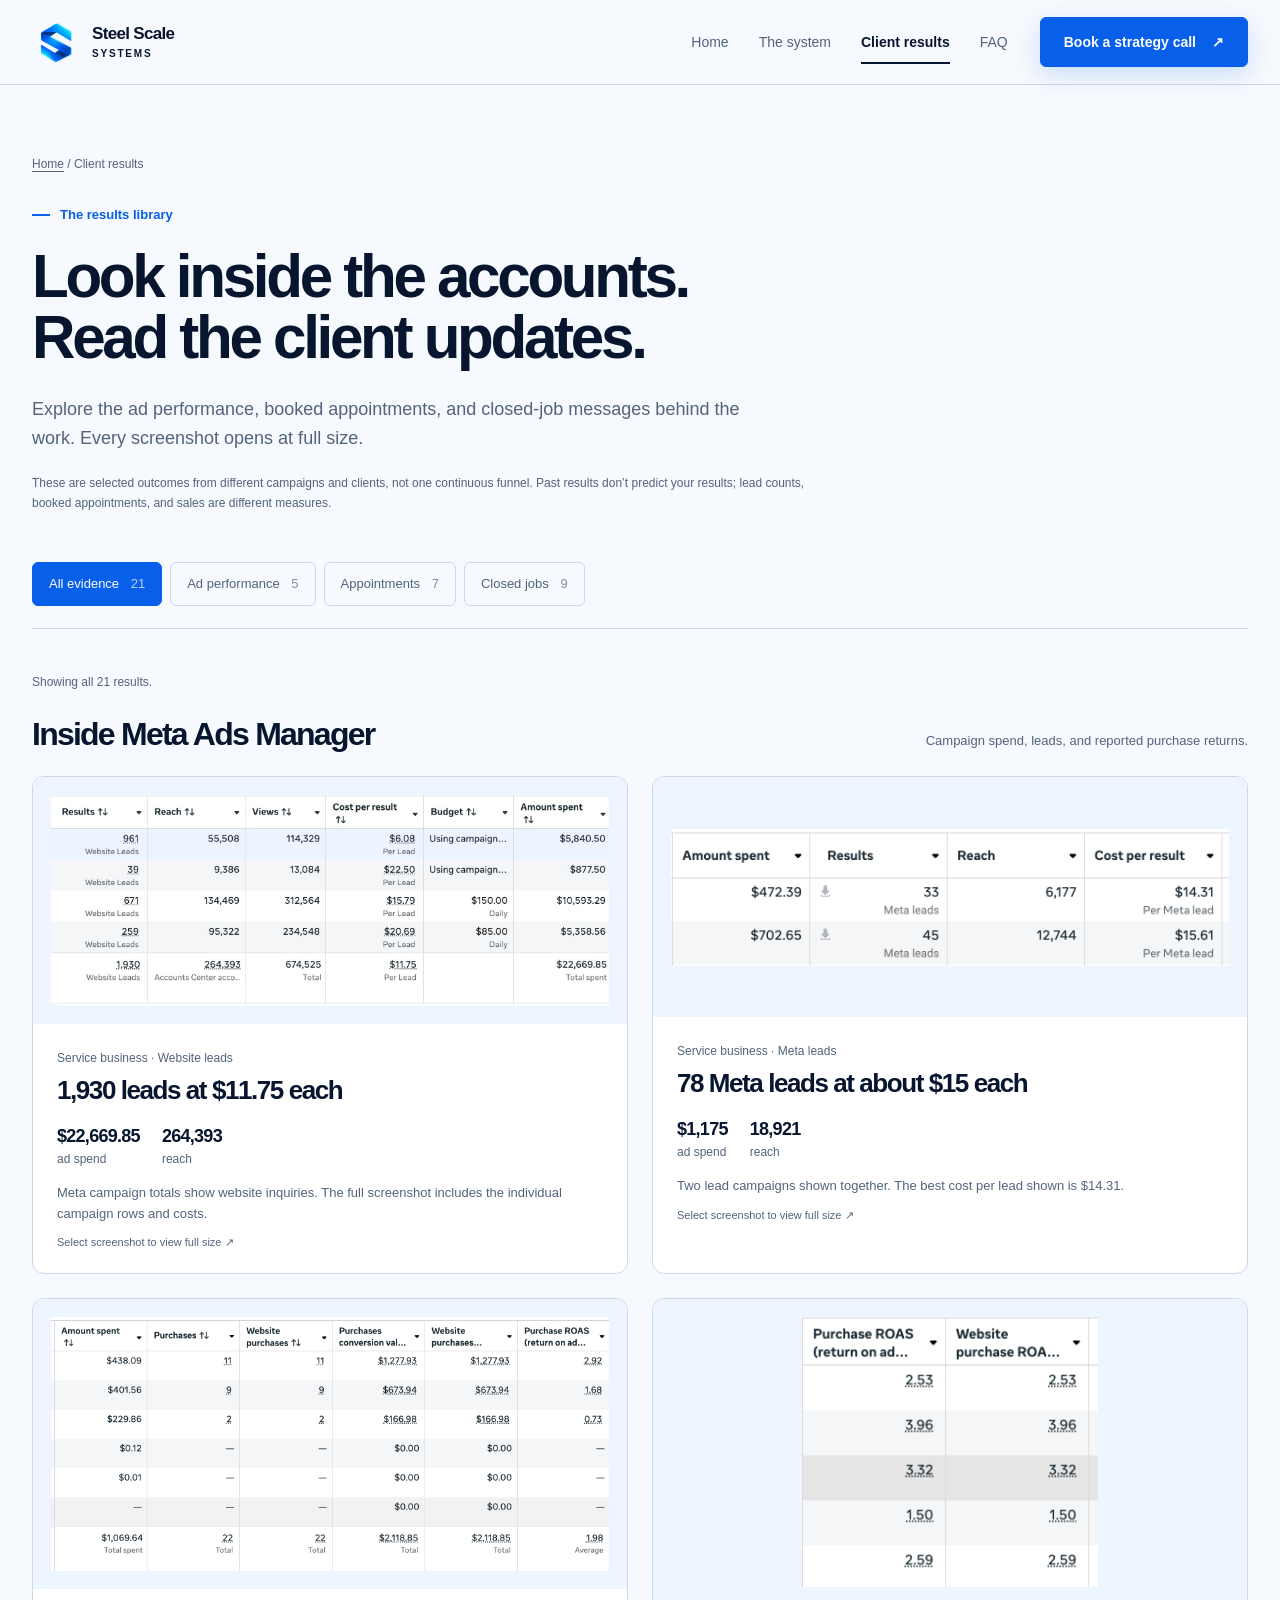
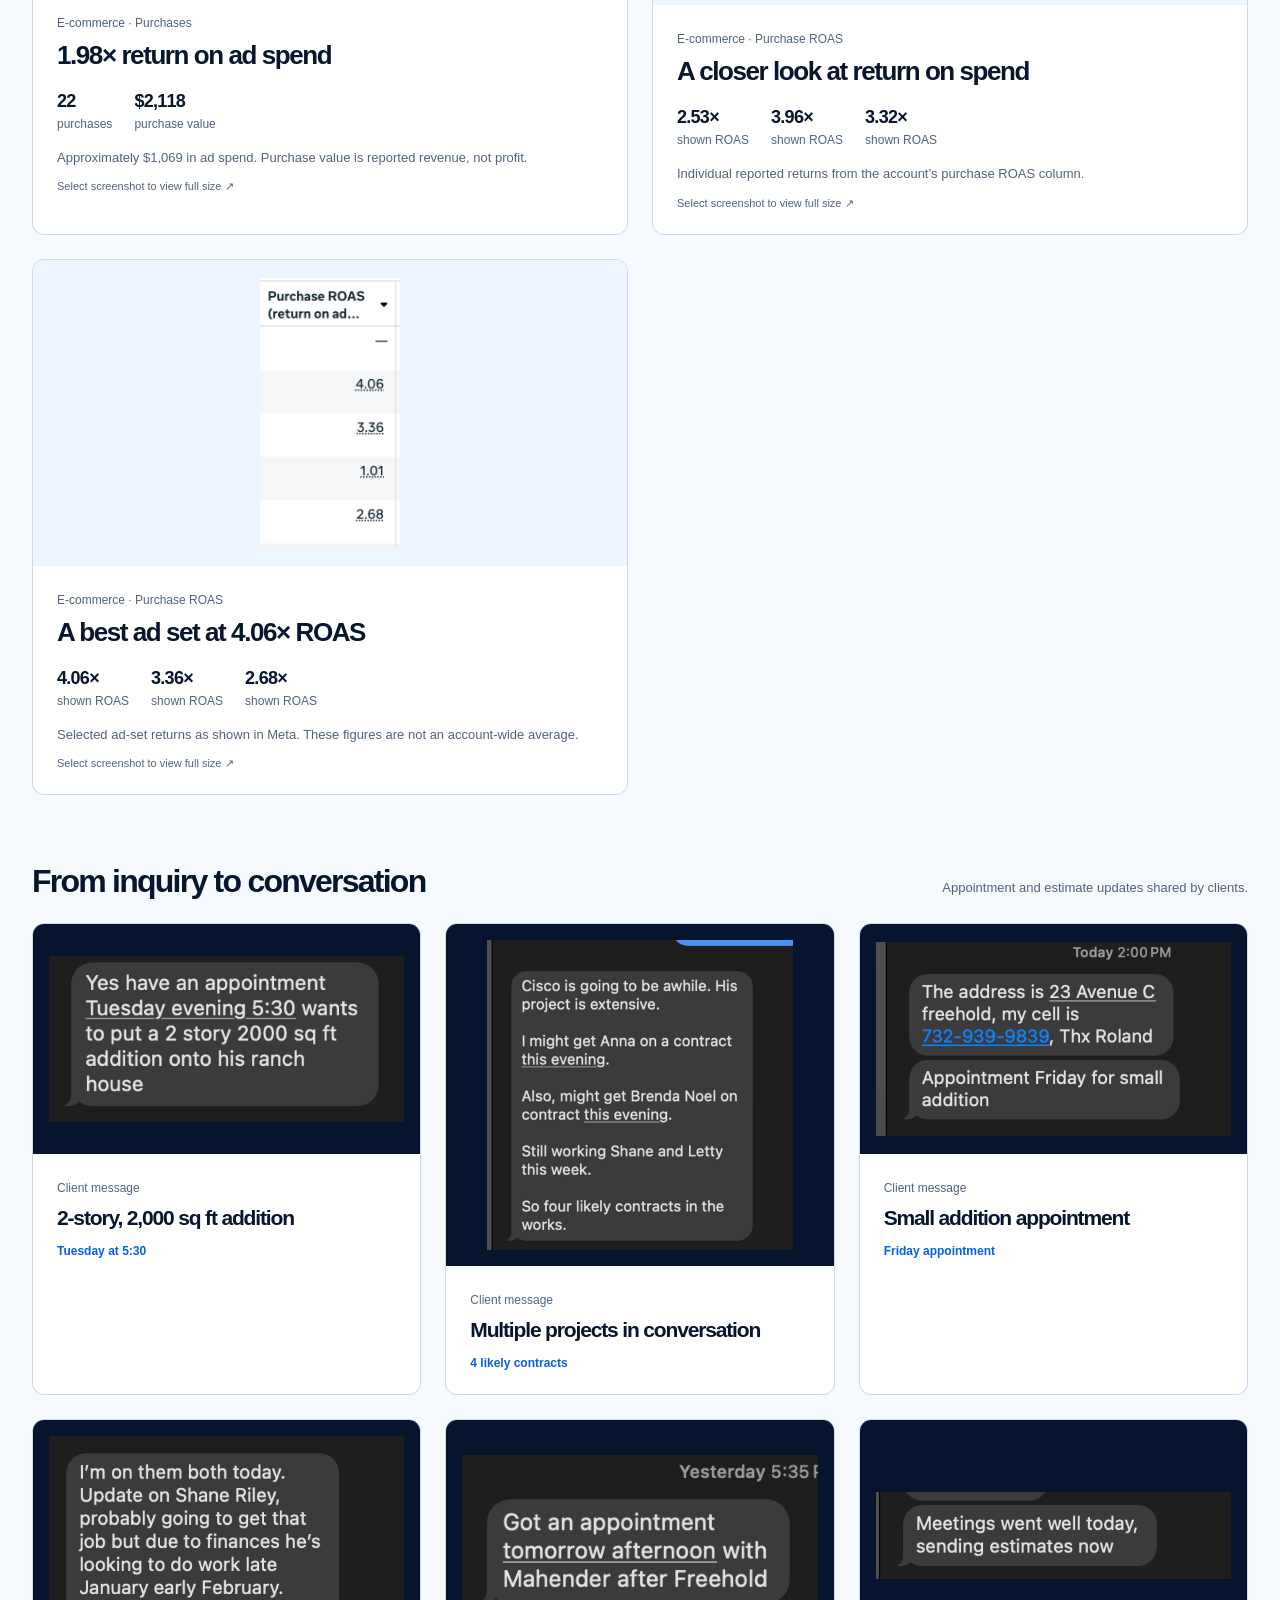
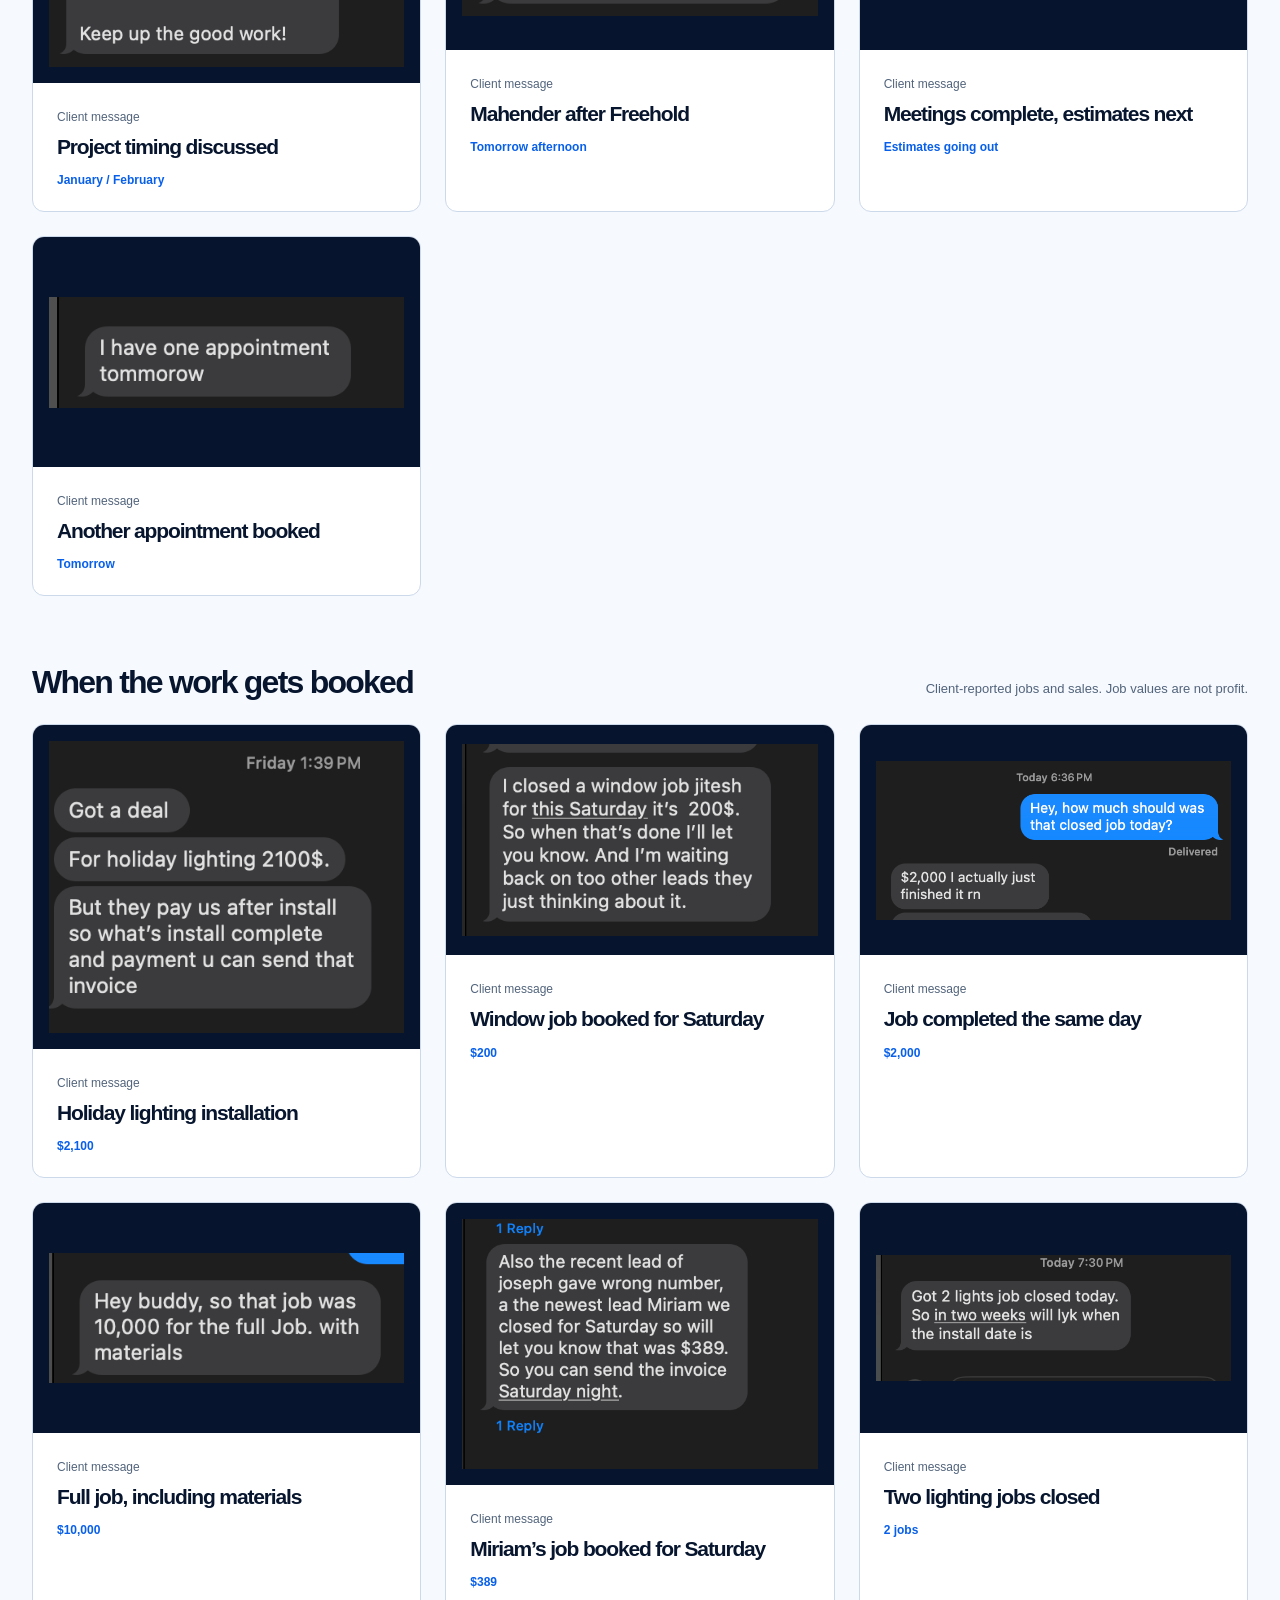
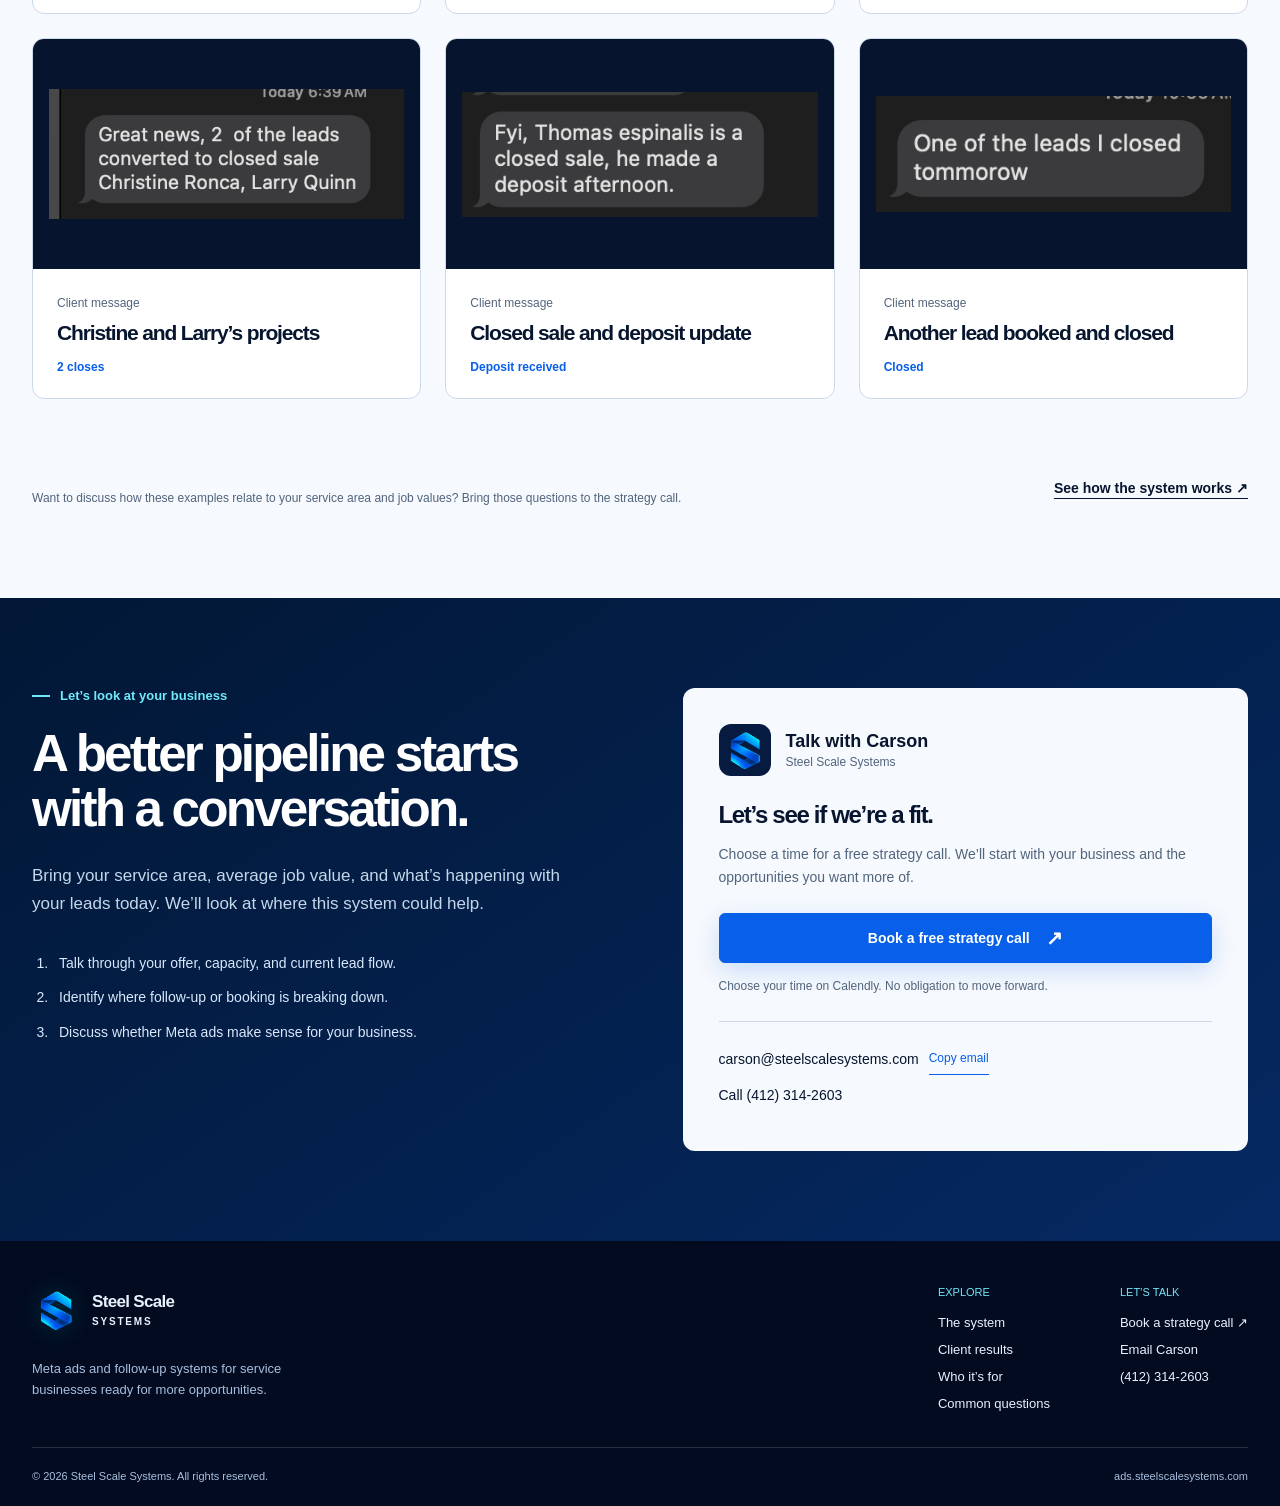
==== commit e71c39af: "Apply new Steel Scale logo and brand colors" ====
--- a/results.html
+++ b/results.html
@@ -4,13 +4,15 @@
   <meta charset="utf-8">
   <meta name="viewport" content="width=device-width,initial-scale=1">
   <meta name="description" content="Explore Meta campaign screenshots, appointment updates, and closed-job messages from the Steel Scale Systems results library.">
-  <meta name="theme-color" content="#122e39">
+  <meta name="theme-color" content="#031b49">
   <title>Client Results | Steel Scale Systems</title>
   <link rel="canonical" href="https://ads.steelscalesystems.com/results.html">
   <meta property="og:title" content="Client Results | Steel Scale Systems">
   <meta property="og:description" content="Explore Meta campaign screenshots, appointment updates, and closed-job messages from the Steel Scale Systems results library.">
   <meta property="og:type" content="website">
   <meta property="og:url" content="https://ads.steelscalesystems.com/results.html">
+  <meta property="og:image" content="https://ads.steelscalesystems.com/images/adslogo.png">
+  <link rel="icon" type="image/png" href="images/adslogo.png">
   <link rel="stylesheet" href="styles.css">
   <script src="site.js" defer></script>
 </head>
@@ -18,7 +20,7 @@
 <a class="skip-link" href="#main">Skip to content</a>
 <header class="site-header">
   <div class="wrap header-inner">
-    <a class="brand" href="index.html" aria-label="Steel Scale Systems home"><span class="brand-mark" aria-hidden="true">SS</span><span class="brand-name">Steel Scale<span><small>SYSTEMS</small></span></span></a>
+    <a class="brand" href="index.html" aria-label="Steel Scale Systems home"><img class="brand-logo" src="images/adslogo.png" alt="" width="48" height="48"><span class="brand-name">Steel Scale<span><small>SYSTEMS</small></span></span></a>
     <nav class="site-nav" id="site-nav" aria-label="Main navigation">
       <a href="index.html">Home</a>
       <a href="index.html#system">The system</a>
@@ -158,7 +160,7 @@
       </ol>
     </div>
     <div class="contact-card">
-      <div class="person"><span class="avatar" aria-hidden="true">C</span><div><strong>Talk with Carson</strong><small>Steel Scale Systems</small></div></div>
+      <div class="person"><span class="avatar" aria-hidden="true"><img src="images/adslogo.png" alt="" width="46" height="46"></span><div><strong>Talk with Carson</strong><small>Steel Scale Systems</small></div></div>
       <h3>Let’s see if we’re a fit.</h3>
       <p style="margin-top:14px">Choose a time for a free strategy call. We’ll start with your business and the opportunities you want more of.</p>
       <a class="button" href="https://calendly.com/kalpakisdev/demo-call" target="_blank" rel="noopener noreferrer">Book a free strategy call <span class="arrow" aria-hidden="true">↗</span></a>
@@ -175,7 +177,7 @@
 <footer class="site-footer">
   <div class="wrap">
     <div class="footer-top">
-      <div><a class="brand" href="index.html" aria-label="Steel Scale Systems home"><span class="brand-mark" aria-hidden="true">SS</span><span class="brand-name">Steel Scale<span><small>SYSTEMS</small></span></span></a><p class="footer-description">Meta ads and follow-up systems for service businesses ready for more opportunities.</p></div>
+      <div><a class="brand" href="index.html" aria-label="Steel Scale Systems home"><img class="brand-logo" src="images/adslogo.png" alt="" width="48" height="48"><span class="brand-name">Steel Scale<span><small>SYSTEMS</small></span></span></a><p class="footer-description">Meta ads and follow-up systems for service businesses ready for more opportunities.</p></div>
       <div class="footer-links">
         <div><strong>EXPLORE</strong><a href="index.html#system">The system</a><a href="results.html">Client results</a><a href="index.html#fit">Who it’s for</a><a href="index.html#faq">Common questions</a></div>
         <div><strong>LET’S TALK</strong><a href="https://calendly.com/kalpakisdev/demo-call" target="_blank" rel="noopener noreferrer">Book a strategy call ↗</a><a href="mailto:carson@steelscalesystems.com">Email Carson</a><a href="tel:+14123142603">(412) 314-2603</a></div>
--- a/styles.css
+++ b/styles.css
@@ -1,8 +1,8 @@
 /* Shared styles for both Steel Scale Systems pages. */
 :root {
-  --paper:#f4f3ee; --surface:#ffffff; --ink:#11252c; --navy:#122e39;
-  --blue:#235a70; --tint:#e1ecec; --muted:#566970; --line:#cdd7d7;
-  --lime:#ddeaa5; --radius:12px; --max:1240px;
+  --paper:#f6f9fd; --surface:#ffffff; --ink:#07162e; --navy:#031b49;
+  --blue:#075fea; --cyan:#00d8f4; --tint:#e9f7ff; --muted:#52647c;
+  --line:#ccd9eb; --lime:#71e9fb; --radius:12px; --max:1240px;
 }
 *{box-sizing:border-box}
 html{scroll-behavior:smooth;scroll-padding-top:112px}
@@ -12,14 +12,14 @@
 h1,h2,h3{letter-spacing:-.055em}h1{font-size:clamp(48px,5.8vw,82px);line-height:1.02;font-weight:700}
 h2{font-size:clamp(36px,4vw,58px);line-height:1.06;font-weight:650}h3{font-size:24px;line-height:1.15}
 p{line-height:1.65} [hidden]{display:none!important}
-:focus-visible{outline:3px solid #397e9c;outline-offset:5px}a,button{-webkit-tap-highlight-color:transparent}
+:focus-visible{outline:3px solid #00bfe8;outline-offset:5px}a,button{-webkit-tap-highlight-color:transparent}
 .wrap{width:min(var(--max),calc(100% - 64px));margin-inline:auto}
 .skip-link{position:fixed;left:20px;top:-100px;z-index:100;background:white;padding:16px}
 .skip-link:focus{top:10px}
-.site-header{position:sticky;top:0;z-index:30;background:rgba(244,243,238,.97);border-bottom:1px solid var(--line)}
+.site-header{position:sticky;top:0;z-index:30;background:rgba(246,249,253,.97);border-bottom:1px solid var(--line)}
 .header-inner{min-height:84px;display:flex;align-items:center;gap:32px}
 .brand{display:inline-flex;gap:12px;align-items:center;flex-shrink:0}
-.brand-mark{display:grid;place-items:center;width:42px;height:42px;border-radius:7px;background:var(--navy);color:white;font-weight:800;letter-spacing:-.08em}
+.brand-logo{width:48px;height:48px;object-fit:contain;flex:0 0 auto}
 .brand-name{font-size:17px;line-height:1.1;font-weight:800;letter-spacing:-.04em}
 .brand-name small{display:block;font-size:10px;letter-spacing:.18em;margin-top:4px;font-weight:600}
 .site-nav{display:flex;align-items:center;gap:30px;margin-left:auto}
@@ -27,11 +27,11 @@
 .site-nav a[aria-current]{color:var(--ink);box-shadow:0 2px var(--ink);font-weight:700}
 .site-nav a:hover,.text-link:hover{color:var(--blue)}
 .site-nav .nav-booking{display:none}
-.button{min-height:50px;padding:14px 23px;display:inline-flex;justify-content:center;align-items:center;gap:16px;border:1px solid var(--navy);border-radius:6px;background:var(--navy);color:#fff;font-size:14px;font-weight:650;line-height:1.3;text-align:center;transition:background .15s}
-.button:hover{background:var(--blue);border-color:var(--blue)}
-.button.light{background:var(--lime);color:var(--ink);border-color:var(--lime)}
-.button.light:hover{background:#edf5c9}
-.button.outline{background:transparent;color:var(--ink);border-color:#aebdbf}
+.button{min-height:50px;padding:14px 23px;display:inline-flex;justify-content:center;align-items:center;gap:16px;border:1px solid var(--blue);border-radius:6px;background:var(--blue);color:#fff;font-size:14px;font-weight:650;line-height:1.3;text-align:center;box-shadow:0 8px 24px rgba(7,95,234,.18);transition:background .15s,transform .15s,box-shadow .15s}
+.button:hover{background:#064dc0;border-color:#064dc0;transform:translateY(-1px);box-shadow:0 10px 28px rgba(7,95,234,.28)}
+.button.light{background:var(--cyan);color:var(--ink);border-color:var(--cyan)}
+.button.light:hover{background:#71e9fb}
+.button.outline{background:transparent;color:var(--ink);border-color:#abc1de;box-shadow:none}
 .button.outline:hover{background:var(--tint)}
 .arrow{font-size:20px;line-height:1}
 .menu-button{display:none}
@@ -44,19 +44,19 @@
 .button-row{display:flex;flex-wrap:wrap;align-items:center;gap:20px;margin-top:32px}
 .text-link{font-size:14px;font-weight:650;text-decoration:underline;text-underline-offset:5px}
 .microcopy{font-size:12px;color:var(--muted);margin-top:14px}
-.system-board{position:relative;background:var(--navy);border-radius:16px;color:white;padding:30px;box-shadow:14px 14px 0 #dce5e2}
-.board-top{display:flex;justify-content:space-between;align-items:center;padding-bottom:25px;border-bottom:1px solid #ffffff25;font-size:12px;color:#bfd0d5}
-.board-top b{color:var(--lime);font-weight:500}
+.system-board{position:relative;background:linear-gradient(145deg,#021735,#052963);border-radius:16px;color:white;padding:30px;box-shadow:14px 14px 0 #cfeeff}
+.board-top{display:flex;justify-content:space-between;align-items:center;padding-bottom:25px;border-bottom:1px solid #ffffff25;font-size:12px;color:#c8daf5}
+.board-top b{color:var(--cyan);font-weight:500}
 .board-path{list-style:none;padding:0;margin:8px 0 24px}
 .board-path li{display:grid;grid-template-columns:34px 1fr;gap:18px;position:relative;padding-top:25px}
-.board-path li:not(:last-child)::after{content:"";position:absolute;left:16px;top:58px;width:1px;height:25px;background:#52727b}
-.step-dot{height:34px;display:grid;place-items:center;border:1px solid #60808a;border-radius:50%;font-size:12px;color:#cedcdf}
+.board-path li:not(:last-child)::after{content:"";position:absolute;left:16px;top:58px;width:1px;height:25px;background:#3566a9}
+.step-dot{height:34px;display:grid;place-items:center;border:1px solid #4174b7;border-radius:50%;font-size:12px;color:#d8e8ff}
 .board-path h3{font-size:19px;letter-spacing:-.025em;margin-top:3px}
-.board-path p{font-size:12px;color:#b4c9ce;margin-top:7px}
-.board-outcome{background:var(--lime);color:var(--ink);padding:18px 20px;border-radius:7px;display:flex;align-items:center;gap:14px}
+.board-path p{font-size:12px;color:#b9cdec;margin-top:7px}
+.board-outcome{background:linear-gradient(135deg,#075fea,#00d8f4);color:white;padding:18px 20px;border-radius:7px;display:flex;align-items:center;gap:14px}
 .board-outcome strong{font-size:17px;letter-spacing:-.035em}
 .board-outcome small{display:block;font-size:12px;margin-top:4px}
-.board-note{font-size:10px;color:#b4c9ce;margin-top:14px}
+.board-note{font-size:10px;color:#9fbbe1;margin-top:14px}
 .hero-bottom{display:flex;justify-content:space-between;align-items:center;gap:32px;margin-top:62px;padding-top:24px;border-top:1px solid var(--line);font-size:13px;color:var(--muted)}
 .hero-bottom p{max-width:380px}.hero-bottom ul{display:flex;flex-wrap:wrap;gap:22px;list-style:none;padding:0;margin:0;color:var(--ink)}
 .hero-bottom li::before{content:"✓";margin-right:8px;color:var(--blue)}
@@ -71,19 +71,19 @@
 .feature-copy h3{font-size:24px;margin-top:8px}.feature-copy p{color:var(--muted);font-size:14px;margin-top:18px}
 .case-facts{display:flex;flex-wrap:wrap;gap:28px;margin:24px 0;font-size:12px;color:var(--muted)}
 .case-facts strong{display:block;font-size:23px;letter-spacing:-.04em;color:var(--ink);margin-bottom:5px}
-.feature-image{display:flex;align-items:center;padding:26px;background:#e6eced;position:relative}
+.feature-image{display:flex;align-items:center;padding:26px;background:#edf5ff;position:relative}
 .proof-image{display:block;width:100%;cursor:zoom-in}.proof-image img{width:100%;height:auto}
 .image-caption{display:block;font-size:11px;color:var(--muted);padding-top:12px}
 .feature-image .image-caption{position:absolute;bottom:16px;left:26px}
 .proof-disclaimer{font-size:12px;color:var(--muted);margin-top:20px;max-width:790px}
 .proof-followup{display:flex;justify-content:space-between;gap:20px;align-items:center;margin-top:24px}
-.navy{background:var(--navy);color:white}.navy .label{color:#bcd5dc}.navy p{color:#bacdd2}
+.navy{background:linear-gradient(145deg,#021735,#052963);color:white}.navy .label{color:#71e9fb}.navy p{color:#c4d7eb}
 .service-grid{display:grid;grid-template-columns:repeat(4,1fr);gap:0;margin-top:52px}
-.service{padding:0 24px;border-left:1px solid #5c7880}.service:first-child{padding-left:0;border-left:0}
-.service-index{font-size:12px;color:var(--lime);margin-bottom:44px}
+.service{padding:0 24px;border-left:1px solid #3465a5}.service:first-child{padding-left:0;border-left:0}
+.service-index{font-size:12px;color:var(--cyan);margin-bottom:44px}
 .service h3{font-size:24px;letter-spacing:-.035em}.service p{font-size:14px;margin-top:16px}
-.ownership{display:flex;gap:30px;justify-content:space-between;align-items:center;margin-top:52px;padding-top:24px;border-top:1px solid #56717a;font-size:14px}
-.ownership strong{color:var(--lime);white-space:nowrap}
+.ownership{display:flex;gap:30px;justify-content:space-between;align-items:center;margin-top:52px;padding-top:24px;border-top:1px solid #3465a5;font-size:14px}
+.ownership strong{color:var(--cyan);white-space:nowrap}
 .process-layout{display:grid;grid-template-columns:.85fr 1.15fr;gap:90px}
 .process-intro p{font-size:16px;color:var(--muted);margin-top:24px}
 .process-list{list-style:none;margin:0;padding:0}
@@ -92,58 +92,59 @@
 .process-list .number{font-size:14px;color:var(--blue);padding-top:4px}
 .process-list h3{font-size:24px}.process-list p{font-size:15px;color:var(--muted);margin-top:12px}
 .fit-grid{display:grid;grid-template-columns:1fr 1fr;gap:72px;align-items:start}
-.fit-list{list-style:none;padding:0;margin:0}.fit-list li{border-bottom:1px solid #b8caca;padding:19px 0;display:flex;gap:16px;line-height:1.5;font-size:16px}.fit-list li::before{content:"✓";color:var(--blue)}
+.fit-list{list-style:none;padding:0;margin:0}.fit-list li{border-bottom:1px solid #bfd4eb;padding:19px 0;display:flex;gap:16px;line-height:1.5;font-size:16px}.fit-list li::before{content:"✓";color:var(--blue)}
 .fit-note{margin-top:24px;color:var(--muted);font-size:14px}
 .faq-layout{display:grid;grid-template-columns:.7fr 1.3fr;gap:90px}
 details{border-bottom:1px solid var(--line);padding:22px 0}details:first-child{padding-top:0}
 summary{font-size:18px;font-weight:550;cursor:pointer;list-style:none;display:flex;justify-content:space-between;gap:25px;line-height:1.4}
 summary::-webkit-details-marker{display:none}summary::after{content:"+";font-size:24px;font-weight:400}details[open] summary::after{content:"−"}
 details p{font-size:15px;color:var(--muted);margin:18px 34px 0 0}
-.contact{padding:90px 0;background:var(--navy);color:white}
+.contact{padding:90px 0;background:linear-gradient(145deg,#021735,#052963);color:white}
 .contact-grid{display:grid;grid-template-columns:1fr 1fr;gap:85px;align-items:start}
-.contact h2{max-width:540px}.contact .label{color:#bcd5dc}.contact-copy{font-size:17px;color:#bacdd2;margin-top:26px}
-.contact-steps{padding-left:20px;color:#d3dfe2;font-size:14px;line-height:1.6;margin:28px 0 0}.contact-steps li{padding:6px 0 6px 7px}
-.contact-card{background:#f4f3ee;color:var(--ink);padding:36px;border-radius:12px}
-.person{display:flex;gap:15px;align-items:center;margin-bottom:25px}.avatar{width:46px;height:46px;border-radius:50%;display:grid;place-items:center;background:#dce6e2;font-size:20px}
+.contact h2{max-width:540px}.contact .label{color:#71e9fb}.contact-copy{font-size:17px;color:#c4d7eb;margin-top:26px}
+.contact-steps{padding-left:20px;color:#d9e8fb;font-size:14px;line-height:1.6;margin:28px 0 0}.contact-steps li{padding:6px 0 6px 7px}
+.contact-card{background:#f6f9fd;color:var(--ink);padding:36px;border-radius:12px}
+.person{display:flex;gap:15px;align-items:center;margin-bottom:25px}.avatar{width:52px;height:52px;border-radius:12px;display:grid;place-items:center;background:#061b3f}
+.avatar img{width:46px;height:46px;object-fit:contain}
 .person strong{display:block;font-size:18px}.person small{color:var(--muted);font-size:12px}
 .contact-card p{font-size:14px;color:var(--muted)}.contact-card .button{margin-top:24px;width:100%}
 .direct-contact{border-top:1px solid var(--line);padding-top:21px;margin-top:24px;display:flex;flex-direction:column;gap:12px;font-size:14px}
 .email-row{display:flex;gap:10px;align-items:center;flex-wrap:wrap}.email-row a{overflow-wrap:anywhere}
 .copy-button{background:none;border:0;border-bottom:1px solid currentColor;padding:4px 0;color:var(--blue);font-size:12px;min-height:32px}
 .contact-card .microcopy{font-size:12px}
-.site-footer{background:#0c2028;color:#e3e9eb;padding:45px 0 24px}
+.site-footer{background:#020b1f;color:#e8f2ff;padding:45px 0 24px}
 .footer-top{display:flex;justify-content:space-between;gap:48px;padding-bottom:36px}
-.site-footer .brand-mark{background:#dce7e6;color:var(--ink)}
-.footer-description{font-size:13px;color:#adbec4;max-width:300px;margin-top:20px}
-.footer-links{display:flex;gap:70px}.footer-links div{display:flex;flex-direction:column;gap:12px;font-size:13px}.footer-links strong{color:#b2c8cd;margin-bottom:5px;font-size:11px;font-weight:500}
-.footer-bottom{border-top:1px solid #ffffff24;padding-top:22px;display:flex;justify-content:space-between;gap:20px;font-size:11px;color:#adbec4}
+.site-footer .brand-logo{filter:drop-shadow(0 0 12px rgba(0,216,244,.2))}
+.footer-description{font-size:13px;color:#a9bfdf;max-width:300px;margin-top:20px}
+.footer-links{display:flex;gap:70px}.footer-links div{display:flex;flex-direction:column;gap:12px;font-size:13px}.footer-links strong{color:#70e7fa;margin-bottom:5px;font-size:11px;font-weight:500}
+.footer-bottom{border-top:1px solid #ffffff24;padding-top:22px;display:flex;justify-content:space-between;gap:20px;font-size:11px;color:#a9bfdf}
 .results-hero{padding:72px 0 48px}.results-hero .section-head{align-items:center;margin-bottom:0}
 .results-hero h1{max-width:1080px;font-size:clamp(46px,4.7vw,66px)}.results-hero .hero-copy{max-width:730px}
 .breadcrumb{font-size:12px;color:var(--muted);margin-bottom:36px}.breadcrumb a{text-decoration:underline;text-underline-offset:3px}
 .proof-directory{padding:0 0 90px}
 .filters{display:flex;gap:8px;flex-wrap:wrap;border-bottom:1px solid var(--line);padding-bottom:22px;margin-bottom:44px}
 .filter{border:1px solid var(--line);border-radius:6px;background:transparent;padding:12px 16px;font-size:13px;color:var(--muted);min-height:44px}
-.filter[aria-pressed="true"]{background:var(--navy);color:white;border-color:var(--navy)}
+.filter[aria-pressed="true"]{background:var(--blue);color:white;border-color:var(--blue)}
 .filter span{opacity:.7;margin-left:8px}
 .filter-status{font-size:12px;color:var(--muted);margin-bottom:26px}
 .result-group{margin-bottom:70px}.group-heading{display:flex;justify-content:space-between;gap:24px;align-items:baseline;margin-bottom:24px}
 .group-heading h2{font-size:32px}.group-heading p{color:var(--muted);font-size:13px}
 .result-grid{display:grid;grid-template-columns:repeat(2,minmax(0,1fr));gap:24px}
 .result-card{background:white;border:1px solid var(--line);border-radius:12px;overflow:hidden}
-.result-card .proof-image{display:flex;align-items:center;justify-content:center;background:#e7eded;min-height:240px;padding:18px}
+.result-card .proof-image{display:flex;align-items:center;justify-content:center;background:#edf5ff;min-height:240px;padding:18px}
 .result-card .proof-image img{max-height:270px;width:100%;object-fit:contain}
 .result-content{padding:24px}.result-content h3{font-size:26px;margin-top:10px}
 .result-content .case-type{margin:0}.result-content p{font-size:13px;color:var(--muted);margin-top:16px}
 .result-content .case-facts{margin:20px 0 0;gap:22px}.result-content .case-facts strong{font-size:18px}
 .messages-grid{grid-template-columns:repeat(3,minmax(0,1fr))}
-.messages-grid .proof-image{background:#202020;min-height:230px;padding:16px}
+.messages-grid .proof-image{background:#07142d;min-height:230px;padding:16px}
 .messages-grid .proof-image img{max-height:310px}
 .messages-grid .result-content h3{font-size:21px}
 .result-tag{display:block;margin-top:14px;font-size:12px;font-weight:650;color:var(--blue)}
 .image-dialog{padding:20px;background:var(--paper);border:0;border-radius:10px;width:min(1200px,95vw);max-height:95dvh}
-.image-dialog::backdrop{background:#06161feb;backdrop-filter:blur(5px)}
+.image-dialog::backdrop{background:#010817ed;backdrop-filter:blur(5px)}
 .dialog-header{display:flex;justify-content:space-between;gap:24px;align-items:center;margin-bottom:20px;font-size:14px}
-.dialog-close{background:var(--navy);color:white;border:0;padding:12px 20px;border-radius:5px;min-height:44px}
+.dialog-close{background:var(--blue);color:white;border:0;padding:12px 20px;border-radius:5px;min-height:44px}
 .image-dialog img{max-height:72dvh;max-width:100%;width:auto;height:auto;margin:auto;object-fit:contain}
 .dialog-original{display:inline-block;font-size:12px;text-decoration:underline;margin-top:16px}
 @media(min-width:1000px){.home-proof .feature-image img{box-shadow:0 4px 25px #142b3812}}
@@ -161,7 +162,7 @@
   .site-nav .nav-booking{display:block;width:100%;font-weight:700;color:var(--blue)}
   .js .menu-button{display:block;background:none;border:1px solid var(--line);border-radius:5px;color:var(--ink);min-height:44px;padding:10px 12px}
   .hero{padding:56px 0 40px}.hero-grid{grid-template-columns:1fr;gap:44px}.hero h1{max-width:650px;font-size:clamp(48px,8vw,70px)}
-  .system-board{max-width:580px;box-shadow:8px 8px 0 #dce5e2}
+  .system-board{max-width:580px;box-shadow:8px 8px 0 #cfeeff}
   .hero-bottom{align-items:start;flex-direction:column;margin-top:42px;gap:20px}
   .section{padding:68px 0}.section-head{align-items:start;flex-direction:column;gap:22px}.section-head p{max-width:600px}
   .proof-feature,.process-layout,.faq-layout,.contact-grid{grid-template-columns:1fr}
@@ -171,12 +172,12 @@
   .footer-top{flex-direction:column}.footer-links{gap:60px;flex-wrap:wrap}.results-hero{padding-top:44px}
 }
 @media(max-width:520px){
-  .wrap{width:calc(100% - 32px)}.brand-name{font-size:14px}.brand-mark{width:36px;height:36px}
+  .wrap{width:calc(100% - 32px)}.brand-name{font-size:14px}.brand-logo{width:42px;height:42px}
   .brand-name small{font-size:8px}.header-cta{display:none}.hero h1{font-size:49px}
   .hero-copy{font-size:17px}.hero .button-row{gap:22px}.system-board{padding:24px}
   .hero-bottom ul{gap:13px}.section-head h2{font-size:37px}
-  .service-grid{grid-template-columns:1fr;gap:30px}.service{border-left:0;border-top:1px solid #5c7880;padding:28px 0 0}
-  .service:first-child{padding-top:0;border-top:0}.service:nth-child(3){border-top:1px solid #5c7880;padding-top:28px}.service-index{margin-bottom:14px}
+  .service-grid{grid-template-columns:1fr;gap:30px}.service{border-left:0;border-top:1px solid #3465a5;padding:28px 0 0}
+  .service:first-child{padding-top:0;border-top:0}.service:nth-child(3){border-top:1px solid #3465a5;padding-top:28px}.service-index{margin-bottom:14px}
   .ownership,.proof-followup{align-items:start;flex-direction:column;gap:18px}
   .fit-grid,.result-grid,.messages-grid{grid-template-columns:1fr}
   .fit-list li{font-size:15px}.feature-copy{padding:28px}.case-number{font-size:62px}
